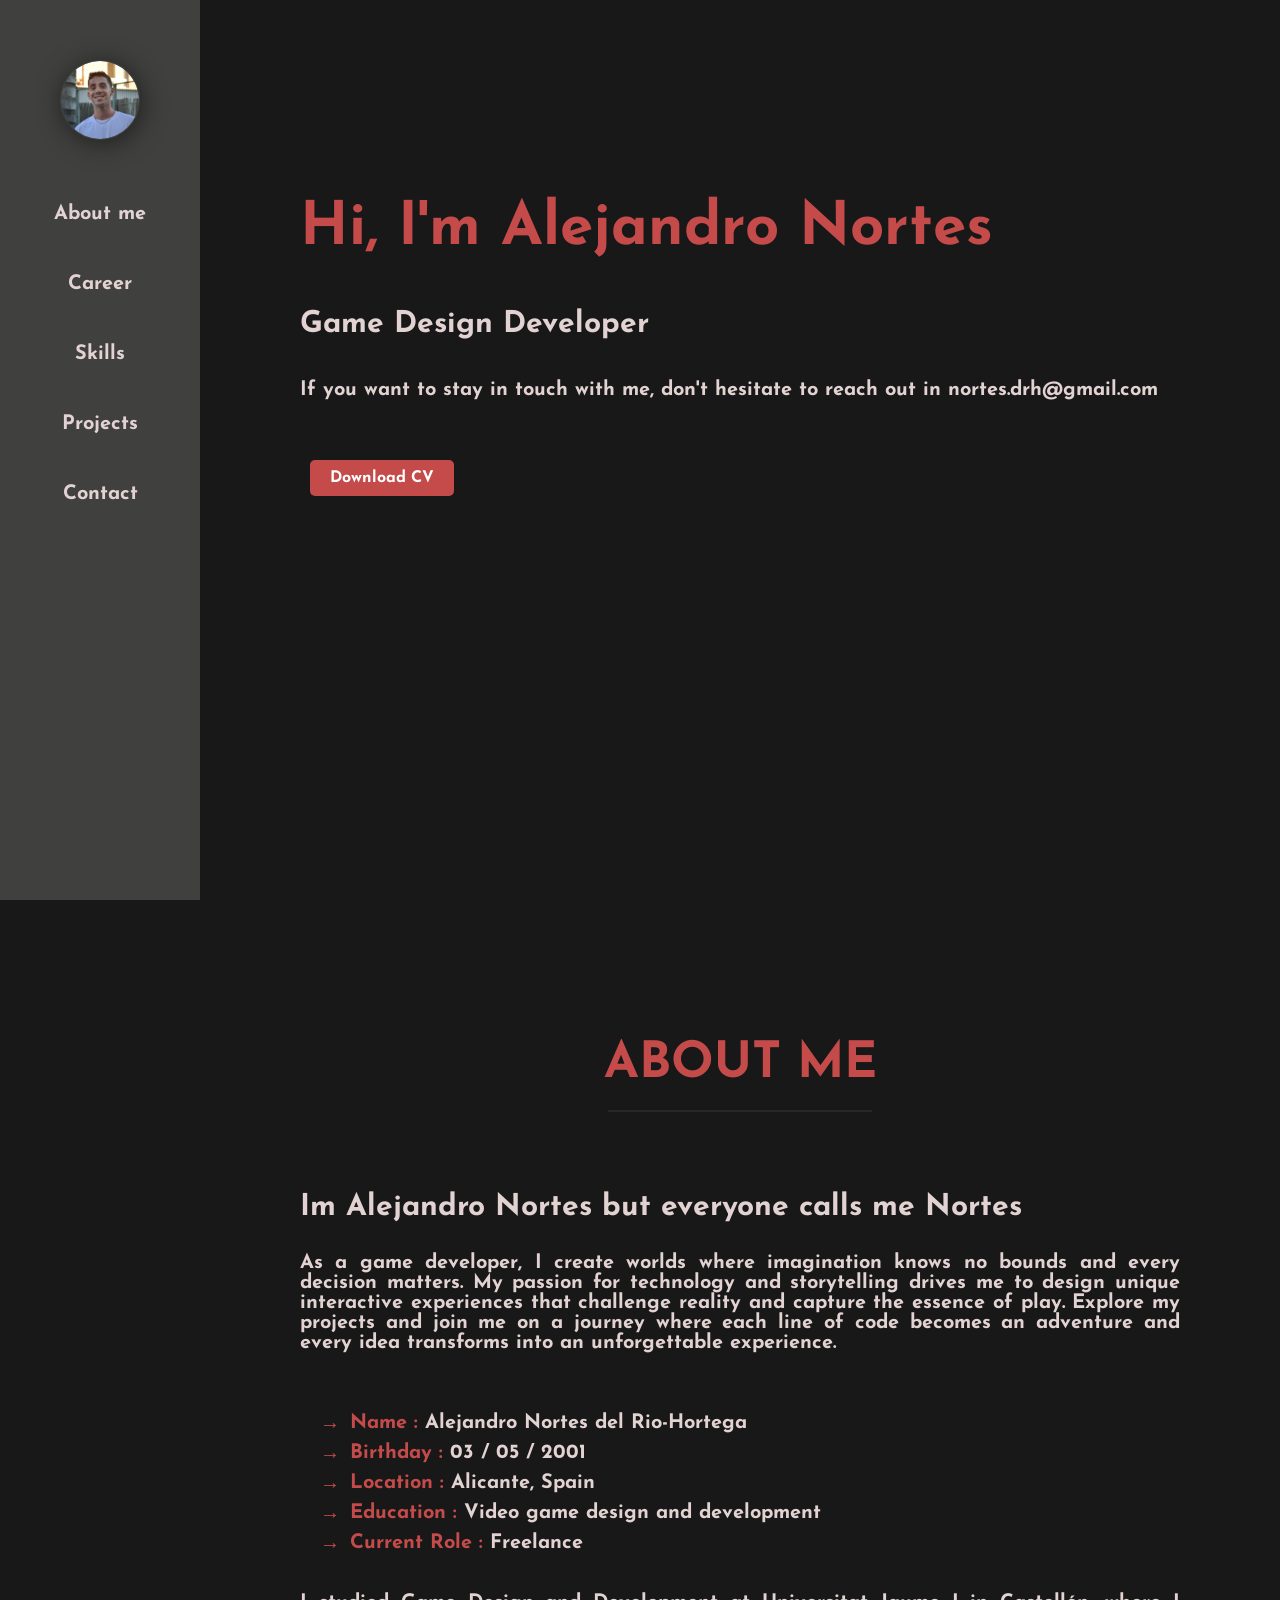
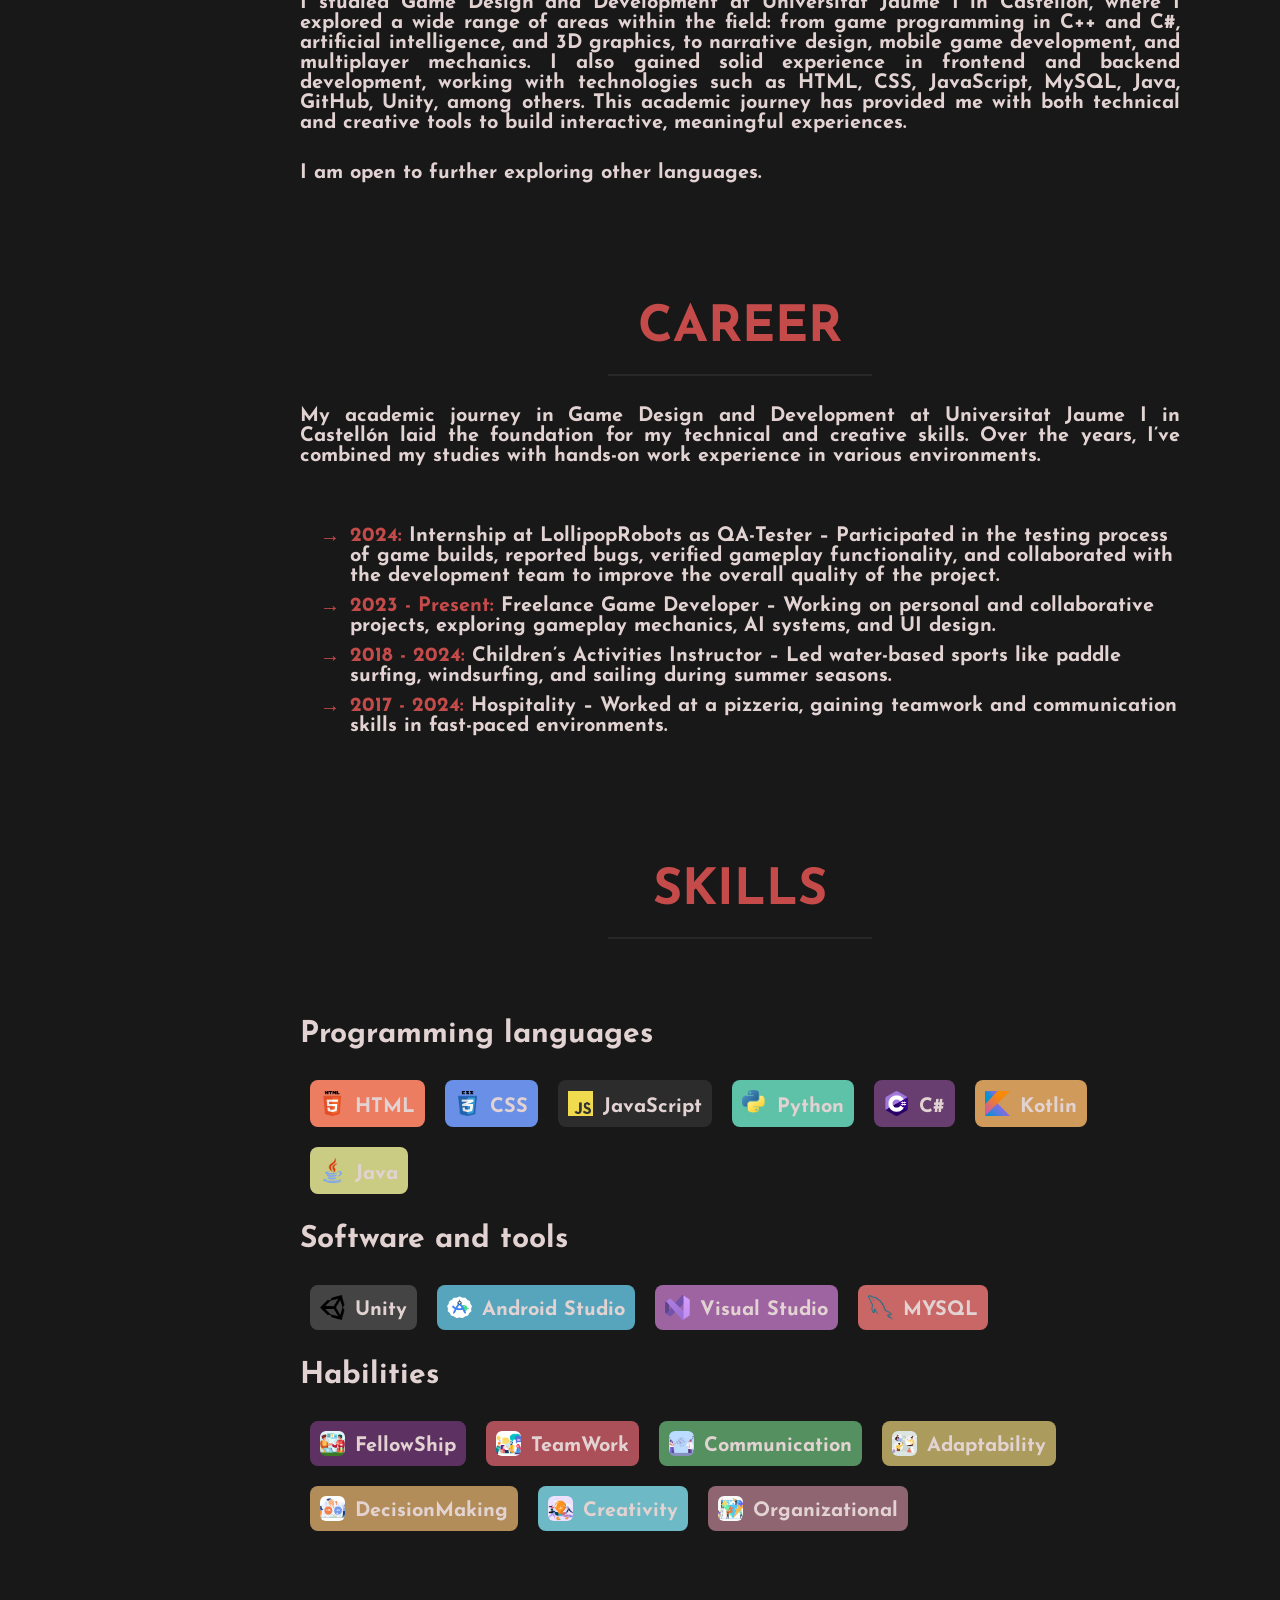
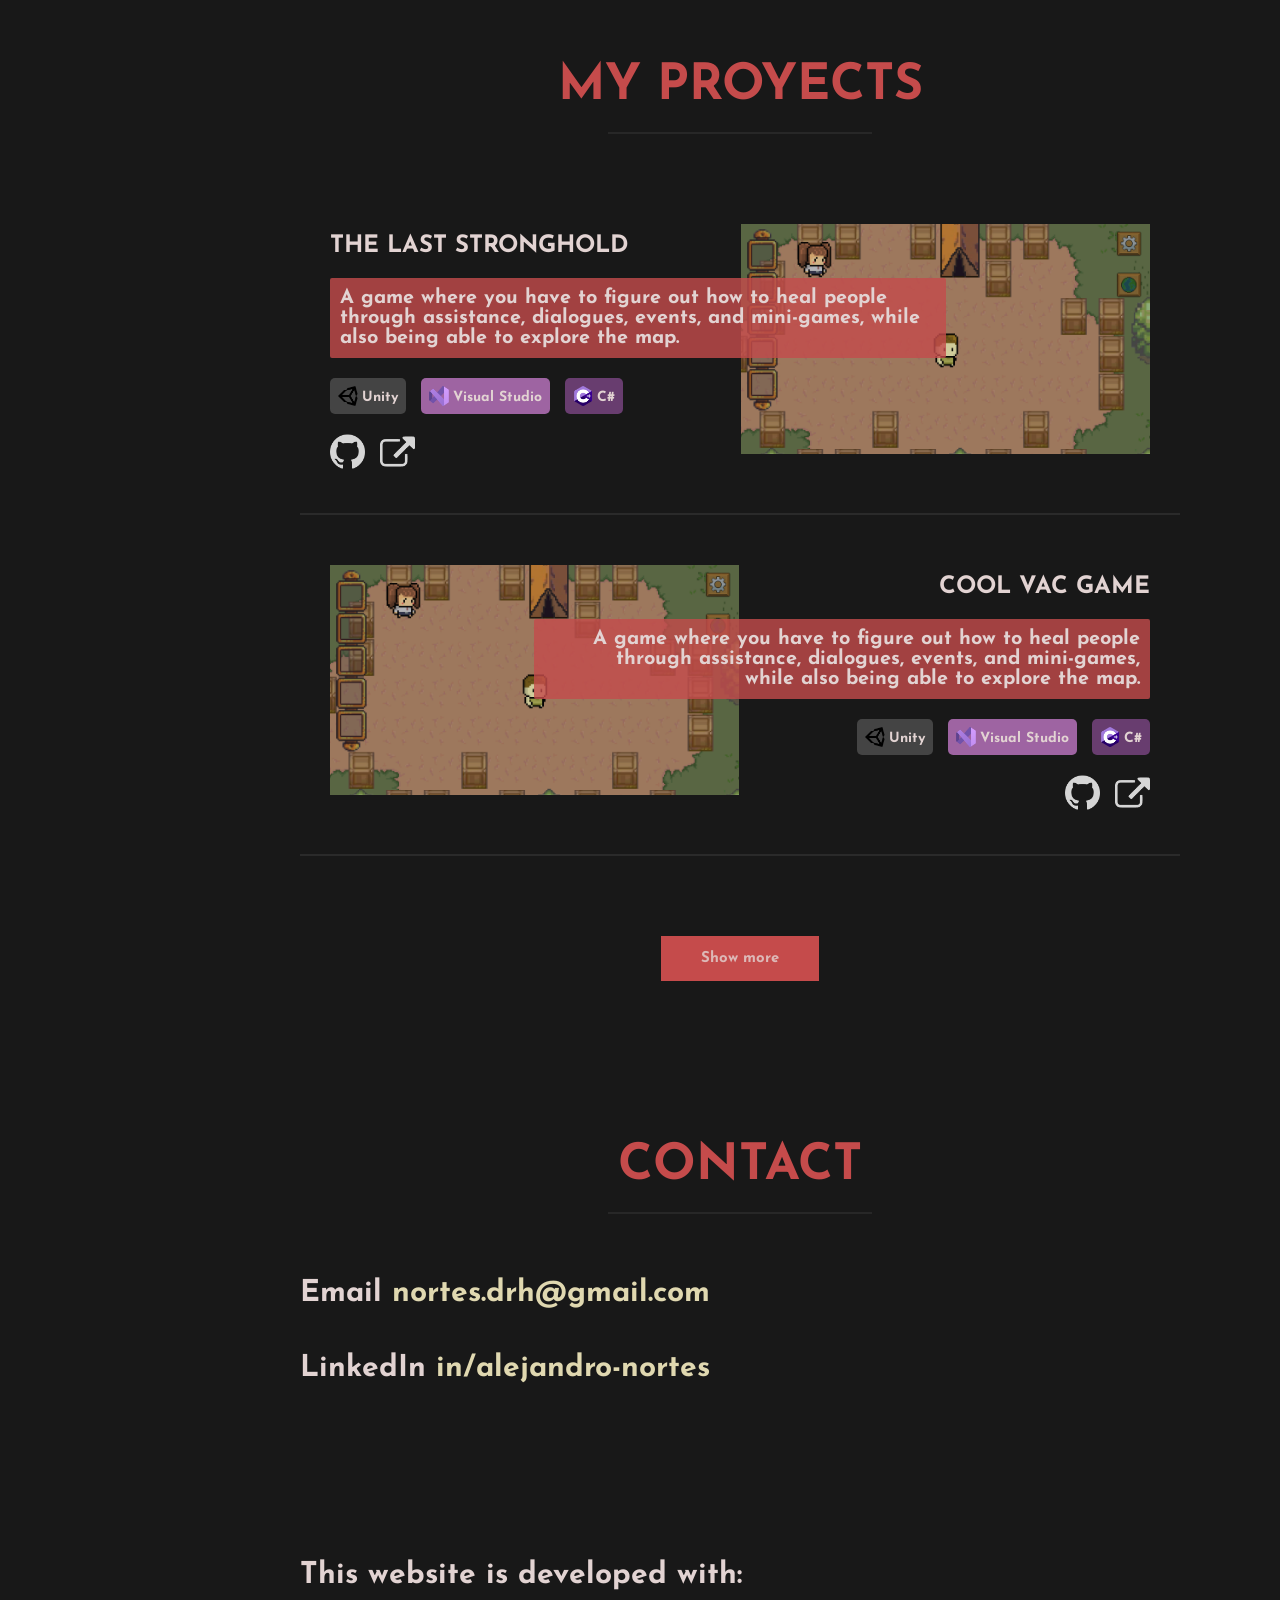
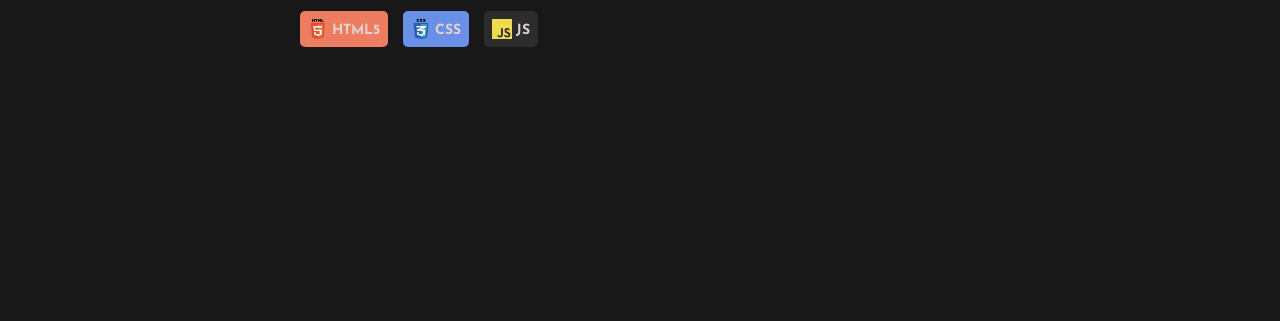
==== index.html @ 4fd11c42 "Inicializate" ====
<!DOCTYPE html>
<html lang="en">
<head>
    <meta charset="UTF-8">
    <meta name="viewport" content="width=device-width, initial-scale=1.0">
    <title>NortesDev</title>
    <link rel="stylesheet" href="styles.css">
    <link rel="stylesheet" href="https://cdnjs.cloudflare.com/ajax/libs/animate.css/4.1.1/animate.min.css"/>
</head>
<body>

    <div class="nav_toggle" onclick="toggleMenu()">☰</div>

    <!-- MENU EMCABEZADO -->
    <div class="container">
        <div class="nav_logo"><a href="#start">
            <img src="images/mifoto.png" alt="logoAlex"></a>
        </div>
        <nav>
            <ul class="nav_menu">
                <li><a href="#about_me">About me</a></li>
                <li><a href="#career">Career</a></li>
                <li><a href="#skills">Skills</a></li>
                <li><a href="#projects">Projects</a></li>
                <li><a href="#contact">Contact</a></li>
            </ul>
        </nav>
    </div>

    <!-- Overlay Menu -->
    <div id="overlayMenu" class="overlay-menu">
        <ul class="overlay-menu-list">
            <li>
                <a href="#start" onclick="toggleMenu()">
                    <div class="my_image">
                        <img src="images/mifoto.png" alt="logoAlex">
                    </div>
                </a>
            </li>
            <li><a href="#about_me" onclick="toggleMenu()">About me</a></li>
            <li><a href="#career" onclick="toggleMenu()">Career</a></li>
            <li><a href="#skills" onclick="toggleMenu()">Skills</a></li>
            <li><a href="#projects" onclick="toggleMenu()">Projects</a></li>
            <li><a href="#contact" onclick="toggleMenu()">Contact</a></li>
        </ul>
    </div>

    
    <!-- INICIO -->
    <section id="start">
        <div class="inicio">
            <div class="name">
                <span>Hi, I'm Alejandro Nortes</span>
            </div>
            <div class="whatIdo">
                <span>Game Design Developer</span>
            </div>
            <div class="contactWithMe">
                <span>If you want to stay in touch with me, don't hesitate to reach out in nortes.drh@gmail.com</span>
            </div>
            <div class="go_cvc">
                <a href="./images/CVC..pdf" class="button">Download CV</a>
            </div>
        </div>
    </section>
    
    <section id="about_me">
        <div class="about_me">
            <div class="title"><span>ABOUT ME</span></div>
            <div class="divider_title"></div>
            
            <div class="name">
                <span>Im Alejandro Nortes but everyone calls me Nortes</span>
            </div>
        
            <div class="text">
                <span>As a game developer, I create worlds where imagination knows no bounds 
                    and every decision matters. My passion for technology and storytelling 
                    drives me to design unique interactive experiences that challenge reality 
                    and capture the essence of play. Explore my projects and join me on a journey 
                    where each line of code becomes an adventure and every idea transforms into 
                    an unforgettable experience.</span>
            </div>
            
            <ul class="table">
                <li><span class="firts">Name : </span> <span class="second">Alejandro Nortes del Rio-Hortega</span></li>
                <li><span class="firts">Birthday : </span> <span class="second">03 / 05 / 2001</span></li>
                <li><span class="firts">Location :</span> <span class="second">Alicante, Spain</span></li>
                <li><span class="firts">Education :</span> <span class="second">Video game design and development</span></li>
                <li><span class="firts">Current Role : </span> <span class="second">Freelance</span></li>
            </ul>

            <div class="text">
                <span>
                    I studied Game Design and Development at Universitat Jaume I in Castellón, 
                    where I explored a wide range of areas within the field: from game programming 
                    in C++ and C#, artificial intelligence, and 3D graphics, to narrative design, 
                    mobile game development, and multiplayer mechanics. I also gained solid 
                    experience in frontend and backend development, working with technologies 
                    such as HTML, CSS, JavaScript, MySQL, Java, GitHub, Unity, among others. This 
                    academic journey has provided me with both technical and creative tools to 
                    build interactive, meaningful experiences.
                </span>
            </div>

            <div class="text">
                <span>
                    I am open to further exploring other languages.
                </span>
            </div>
        </div>
    </section>

    <section id="career">
        <div class="career">
            <div class="title"><span>CAREER</span></div>
            <div class="divider_title"></div>
    
            <div class="text">
                <span>
                    My academic journey in Game Design and Development at Universitat Jaume I in 
                    Castellón laid the foundation for my technical and creative skills. Over the 
                    years, I’ve combined my studies with hands-on work experience in various 
                    environments.
                </span>
            </div>
    
            <ul class="table">
                <li>
                    <span class="firts">2024:</span> 
                    <span class="second">Internship at LollipopRobots as QA-Tester – Participated 
                        in the testing process of game builds, reported bugs, verified gameplay 
                        functionality, and collaborated with the development team to improve the 
                        overall quality of the project.</span>
                </li>
                <li>
                    <span class="firts">2023 - Present:</span> 
                    <span class="second">Freelance Game Developer – Working on personal and 
                        collaborative projects, exploring gameplay mechanics, AI systems, and UI design.</span>
                </li>
                <li>
                    <span class="firts">2018 - 2024:</span> 
                    <span class="second">Children’s Activities Instructor – Led water-based 
                        sports like paddle surfing, windsurfing, and sailing during summer 
                        seasons.</span>
                </li>
                <li>
                    <span class="firts">2017 - 2024:</span> 
                    <span class="second">Hospitality – Worked at a pizzeria, gaining teamwork 
                        and communication skills in fast-paced environments.</span>
                </li>
            </ul>
        </div>
    </section>

    <section id="skills">
        <!-- Skills -->
        <div class="skills">
            <div class="title"><span>SKILLS</span></div>
            <div class="divider_title"></div>
            
            <!-- Languages -->
            <div>
                <div class="languages">
                    <span>Programming languages</span>
                </div>

                <div class="languages-container">
                    <!-- HTML -->
                    <div class="language html">
                        <img src="images/logo_html5.png" alt="HTML Logo">
                        <span>HTML</span>
                    </div>
                    <!-- CSS -->
                    <div class="language css">
                        <img src="images/logo_css.png" alt="CSS Logo">
                        <span>CSS</span>
                    </div>
                    <!-- JavaScript -->
                    <div class="language js">
                        <img src="images/logo_js.png" alt="JavaScript Logo">
                        <span>JavaScript</span>
                    </div>
                    <!-- Python -->
                    <div class="language python">
                        <img src="images/logo_python.png" alt="Python Logo">
                        <span>Python</span>
                    </div>
                    <!-- C# -->
                    <div class="language csharp">
                        <img src="images/logo_CSharp.png" alt="C# Logo">
                        <span>C#</span>
                    </div>
                    <!-- Kotlin -->
                    <div class="language kotlin">
                        <img src="images/logo_kotlin.png" alt="Kotlin Logo">
                        <span>Kotlin</span>
                    </div>
                    <!-- Java -->
                    <div class="language java">
                        <img src="images/logo_java.png" alt="Java Logo">
                        <span>Java</span>
                    </div>

                </div>
            </div>
            <!-- Software -->
            <div>
                <div class="softwares">
                    <span>Software and tools</span>
                </div>

                <div class="software-container">
                    <!-- Unity -->
                    <div class="software unity">
                        <img src="images/logo_unity.png" alt="Unity Logo">
                        <span>Unity</span>
                    </div>
                    <!-- Android Studio -->
                    <div class="software android">
                        <img src="images/logo_androidStudio.png" alt="Android Studio Logo">
                        <span>Android Studio</span>
                    </div>
                    <!-- Visual Studio -->
                    <div class="software visual">
                        <img src="images/logo_vc.png" alt="Visual Studio Logo">
                        <span>Visual Studio</span>
                    </div>
                    <!-- MYSQL -->
                    <div class="software mysql">
                        <img src="images/logo_mysql.png" alt="MySQL Logo">
                        <span>MYSQL</span>
                    </div>

                </div>
            </div>
            <!-- Habilities -->
            <div>
                <div class="habilities">
                    <span>Habilities</span>
                </div>

                <div class="hability-container">
                    <!-- Fellowship -->
                    <div class="hability fellowship">
                        <img src="images/fellow_ship.png" alt="FellowShip Logo">
                        <span>FellowShip</span>
                    </div>
                    <!-- TeamWork -->
                    <div class="hability teamwork">
                        <img src="images/teamwork.png" alt="TeamWork Logo">
                        <span>TeamWork</span>
                    </div>
                    <!-- Communication -->
                    <div class="hability communication">
                        <img src="images/communication.png" alt="Communication Logo">
                        <span>Communication</span>
                    </div>
                    <!-- Adaptability -->
                    <div class="hability adaptability">
                        <img src="images/adaptability.png" alt="Adaptability Logo">
                        <span>Adaptability</span>
                    </div>
                    <!-- DecisionMaking -->
                    <div class="hability decisionMaking">
                        <img src="images/decision_making.png" alt="DecisionMaking Logo">
                        <span>DecisionMaking</span>
                    </div>
                    <!-- Creativity -->
                    <div class="hability creativity">
                        <img src="images/creativity.png" alt="Creativity Logo">
                        <span>Creativity</span>
                    </div>
                    <!-- Organizational -->
                    <div class="hability organizational">
                        <img src="images/organizational.png" alt="Organizational Logo">
                        <span>Organizational</span>
                    </div>
                </div>
            </div>
        </div>
    </section>

    <section id="projects">
        <!-- PROYECTS -->
        <div class="proyect">
            <div class="proyects_title">
                <span>MY PROYECTS</span>
                <div class="divider_title"></div>
            </div>
            
    
            <div class="carousel-items">
    
                <!-- THE LAST STRONGHOLD-->
                <div class="carousel-item">
                    <div id="title_thelaststronghold" class="game-title title_left">THE LAST STRONGHOLD</div>
                    
                    <div id="image_thelaststronghold" class="image_side img_left">
                        <img src="images/fondo_coolvac.png" alt="TheLastStronghold">
                    </div>

                    <div id="text_thelaststronghold" class="game_text text_left">A game where you have to figure out how to heal people through 
                        assistance, dialogues, events, and mini-games, while also being able to explore the map.</div>
                    
                    <div id="languajes_thelaststronghold" class="language-boxes tools_left">
                        <div class="language-box unity"> 
                            <img src="images/logo_unity.png" alt="Unity" class="language-image">
                            <span class="language-text">Unity</span>
                        </div>
                        <div class="language-box vc">
                            <img src="images/logo_vc.png" alt="VisualStudio" class="language-image">
                            <span class="language-text">Visual Studio</span>
                        </div>
                        <div class="language-box csharp">
                            <img src="images/logo_CSharp.png" alt="CSharp" class="language-image">
                            <span class="language-text">C#</span>
                        </div>
                    </div>
                    
                    <div id="links_thelaststronghold" class="image-links left_links">
                        <a href="https://github.com/ANortess/CoolVac" target="_blank">
                            <img src="images/logo_github.png" alt="GitHub" class="link-image">
                        </a>
                        <a href="https://imthenorth.itch.io/cool-vac" target="_blank">
                            <img src="images/logo_link.png" alt="EnlaceAJuego" class="link-image">
                        </a>
                    </div>

                    
                    <div class="divider"></div> <!-- Línea separadora -->
                </div>

                <!-- COOL VAC-->
                <div class="carousel-item">
                    <div id="title_coolvac" class="game-title title_right">COOL VAC GAME</div>
                    
                    <div id="image_coolvac" class="image_side img_right">
                        <img src="images/fondo_coolvac.png" alt="CoolVac">
                    </div>

                    <div id="text_coolvac" class="game_text text_right">A game where you have to figure out how to heal people through 
                        assistance, dialogues, events, and mini-games, while also being able to explore the map.</div>
                    
                    <div id="languaje_coolvac" class="language-boxes tools_right">
                        <div class="language-box unity">
                            <img src="images/logo_unity.png" alt="Unity" class="language-image">
                            <span class="language-text">Unity</span>
                        </div>
                        <div class="language-box vc">
                            <img src="images/logo_vc.png" alt="VisualStudio" class="language-image">
                            <span class="language-text">Visual Studio</span>
                        </div>
                        <div class="language-box csharp">
                            <img src="images/logo_CSharp.png" alt="CSharp" class="language-image">
                            <span class="language-text">C#</span>
                        </div>
                    </div>
                    
                    <div id="links_coolvac" class="image-links right_links">
                        <a href="https://github.com/ANortess/CoolVac" target="_blank">
                            <img src="images/logo_github.png" alt="GitHub" class="link-image">
                        </a>
                        <a href="https://imthenorth.itch.io/cool-vac" target="_blank">
                            <img src="images/logo_link.png" alt="EnlaceAJuego" class="link-image">
                        </a>
                    </div>

                    
                    <div class="divider"></div> <!-- Línea separadora -->
                </div>
                
                <!-- DRINK OR CHALLENGE-->
                <div class="carousel-item">
                    <div id="title_drink" class="game-title title_left">DRINK OR CHALLENGE APLICATION/GAME</div>

                    <div id="image_drink" class="image_side img_left">
                        <img src="images/fondo_drinkorchallenge.png" alt="CoolVac">
                    </div>

                    <div id="text_drink" class="game_text text_left">A database is used to store the cards and names added to the 
                        game, and it's basically designed for spending time with friends at parties.</div>
                    
                    <div id="languaje_drink" class="language-boxes tools_left">
                        <div class="language-box android">
                            <img src="images/logo_androidStudio.png" alt="Android" class="language-image">
                            <span class="language-text">Android Studio</span>
                        </div>
                        <div class="language-box kotlin">
                            <img src="images/logo_kotlin.png" alt="Android" class="language-image">
                            <span class="language-text">Kotlin</span>
                        </div>
                        <!-- Añade más recuadros según sea necesario -->
                    </div>
        
                    <div id="links_drink" class="image-links left_links">
                        <a href="https://github.com/ANortess/DrinkOrChallenge" target="_blank">
                            <img src="images/logo_github.png" alt="GitHub" class="link-image">
                        </a>
                        <!-- <a href="https://www.ejemplo.com" target="_blank">
                            <img src="images/logo_link.png" alt="EnlaceAJuego" class="link-image">
                        </a> -->
                    </div>

                    <div class="divider"></div> <!-- Línea separadora -->
                </div>
    
                <!-- LIVING SKY-->
                <div class="carousel-item">
                    <div id="title_sky" class="game-title title_right">LIVING SKY GAME</div>

                    <div id="image_sky" class="image_side img_right">
                        <img src="images/fondo_livingsky.png" alt="CoolVac">
                    </div>

                    <div id="text_sky" class="game_text text_right">Turn-based game where you face off against artificial 
                        intelligence with various obstacles and upgrades scattered across the map. Additionally, there is 
                        a tower in the center that drains your health if you are inside it.</div>
                    
                    <div id="languaje_sky" class="language-boxes tools_right">
                        <div class="language-box unity">
                            <img src="images/logo_unity.png" alt="Unity" class="language-image">
                            <span class="language-text">Unity</span>
                        </div>
                        <div class="language-box vc">
                            <img src="images/logo_vc.png" alt="VisualStudio" class="language-image">
                            <span class="language-text">Visual Studio</span>
                        </div>
                        <div class="language-box csharp">
                            <img src="images/logo_CSharp.png" alt="CSharp" class="language-image">
                            <span class="language-text">C#</span>
                        </div>
                        <!-- Añade más recuadros según sea necesario -->
                    </div>
        
                    <div id="links_sky" class="image-links right_links">
                        <a href="https://github.com/ANortess/LivingSky" target="_blank">
                            <img src="images/logo_github.png" alt="GitHub" class="link-image">
                        </a>
                        <!-- <a href="https://www.ejemplo.com" target="_blank">
                            <img src="images/logo_link.png" alt="EnlaceAJuego" class="link-image">
                        </a> -->
                    </div>

                    <div class="divider"></div> <!-- Línea separadora -->
                </div>

                <!-- ZOMBIE RUNNING-->
                <div class="carousel-item">
                    <div id="title_zombie" class="game-title title_left">ZOMBIE RUNNING GAME</div>

                    <div id="image_zombie" class="image_side img_left">
                        <img src="images/fondo_zombierunning.png" alt="CoolVac">
                    </div>
                    
                    <div id="text_zombie" class="game_text text_left">Web game that involves leaving the safe zone to kill zombies 
                        by shooting, collecting resources, and upgrading weapons as well as the map, which can be expanded 
                        by paying certain resources.</div>
                    
                    <div id="languaje_zombie" class="language-boxes tools_left">
                        <div class="language-box html">
                            <img src="images/logo_html5.png" alt="Android" class="language-image">
                            <span class="language-text">HTML5</span>
                        </div>
                        <div class="language-box css">
                            <img src="images/logo_css.png" alt="Android" class="language-image">
                            <span class="language-text">CSS</span>
                        </div>
                        <div class="language-box js">
                            <img src="images/logo_js.png" alt="Android" class="language-image">
                            <span class="language-text">JS</span>
                        </div>
                        <!-- Añade más recuadros según sea necesario -->
                    </div>
        
                    <div id="links_zombie" class="image-links left_links">
                        <a href="https://github.com/ANortess/ZombieRunning" target="_blank">
                            <img src="images/logo_github.png" alt="GitHub" class="link-image">
                        </a>
                        <!-- <a href="https://www.ejemplo.com" target="_blank">
                            <img src="images/logo_link.png" alt="EnlaceAJuego" class="link-image">
                        </a> -->
                    </div>
                    <div class="divider"></div> <!-- Línea separadora -->
                </div>
            </div>

            <div class="button-container">
                <button id="show-more" class="show-more">Show more</button>
                <button id="show-less" class="show-less" style="display: none;">Show less</button>
            </div>

        </div>
    </section>

    <section id="contact">
        <div class="contact">
            <div class="title"><span>CONTACT</span></div>
            <div class="divider_title"></div>
            
            <div class="links_info_me">
                <span>Email <a>nortes.drh@gmail.com</a></span>
                <span>LinkedIn <a href="https://www.linkedin.com/in/alejandro-nortes-759a18297/?trk=opento_sprofile_topcard">in/alejandro-nortes</a></span>
            </div>

            <div class="info_web">
                <a>This website is developed with:</a>

                <div class="language-boxes">
                    <div class="language-box html">
                        <img src="images/logo_html5.png" alt="Android" class="language-image">
                        <span class="language-text">HTML5</span>
                    </div>
                    <div class="language-box css">
                        <img src="images/logo_css.png" alt="Android" class="language-image">
                        <span class="language-text">CSS</span>
                    </div>
                    <div class="language-box js">
                        <img src="images/logo_js.png" alt="Android" class="language-image">
                        <span class="language-text">JS</span>
                    </div>
                    <!-- Añade más recuadros según sea necesario -->
                </div>
            </div>
        </div>
    </section>

    <script src="main.js"></script>
</body>
</html>
---- styles.css ----
@import url('https://fonts.googleapis.com/css2?family=Josefin+Sans:ital,wght@0,100;0,700;1,200;1,400&display=swap');

*{
    box-sizing: border-box;
    margin: 0;
    padding: 0;
    font-family: 'Josefin Sans', sans-serif;
}

html {
    scroll-behavior: smooth;
}

body {
    background-color: rgb(24, 24, 24);
}

/*-------------------------------------------CONTENEDOR----------------------------------------------*/
.container {
    background-color: rgb(64, 64, 63);
    display: flex;
    flex-direction: column;
    justify-content: flex-start;
    align-items: center;
    height: 100vh;
    padding: 20px 0;
    position: fixed;
    top: 0;
    left: 0;
    width: 200px;
    box-sizing: border-box; /* Asegura que el padding se incluya dentro del ancho */
    z-index: 1000;
}

/* Ocultar el menú en pantallas pequeñas */
@media (max-width: 1000px) {
    .container {
        display: none;
    }

    /* Mostrar el icono de las tres barras */
    .nav_toggle {
        display: block;
        cursor: pointer;
        font-size: 40px;
        color: rgb(226, 211, 210);
        padding: 10px;
        position: fixed; /* Fijo en la pantalla */
        top: 20px;       /* Espaciado desde la parte superior */
        left: 20px;      /* Espaciado desde la parte izquierda */
        z-index: 10000; 
        transition: 0.3s;
    }
}

.nav_toggle:hover {
    transform: scale(1.10);
}

/* Estilos para el menú superpuesto */
.overlay-menu {
    position: fixed;
    top: 0;
    left: 0;
    height: 100%;
    width: 100%;
    background-color: rgba(0, 0, 0, 0.9); /* Fondo oscuro con transparencia */
    z-index: 9999;
    display: none; /* Inicialmente oculto */
    justify-content: center;
    align-items: center;
}
.overlay-menu-list {
    list-style: none;
    text-align: center;
    padding: 0;
}
.my_image img {
    width: 100px; /* Ajusta el tamaño según sea necesario */
    border-radius: 50%; /* Si quieres que la imagen sea redonda */
    margin-bottom: 20px; /* Espacio entre la imagen y el resto del menú */
    transition: 0.3s;
}
.my_image img:hover {
    transform: scale(1.15);
}
.overlay-menu-list li {
    margin: 20px 0;
}

.overlay-menu-list a {
    color: rgb(226, 211, 210);
    font-size: 20px;
    font-weight: 900;
    text-decoration: none;
    transition: color 0.3s ease;
}

.overlay-menu-list a:hover {
    color: rgb(242, 90, 90); /* Cambia el color cuando se pasa el cursor */
}

/* Cuando el menú está activo */
.overlay-menu.show {
    display: flex; /* Mostrar el menú como un flexbox centrado */
}

/* Cuando el menú está oculto */
.menu-hidden .inicio {
    margin-left: 50px;
    margin-right: 50px;
}

.menu-hidden .about_me {
    margin-left: 50px;
    margin-right: 50px;
}

.menu-hidden .career {
    margin-left: 50px;
    margin-right: 50px;
}

.menu-hidden .skills {
    margin-left: 50px;
    margin-right: 50px;
}

.menu-hidden .proyect {
    margin-left: 50px;
    margin-right: 50px;
}

.menu-hidden .contact {
    margin-left: 50px;
    margin-right: 50px;
}

/*----------------------------------------------LOGO----------------------------------------------*/
.container .nav_logo{
    cursor: pointer;
    margin-top: 40px; /* Espacio entre el logo y el menú */
    padding-bottom: 20px;
}
.container .nav_logo img{
    height: 80px;
    width: auto;
    transition: 0.3s;
    
    border: 1px solid rgba(245, 245, 245, 0); /* Borde con color */
    border-radius: 100%;
    box-shadow: 2px 3px 25px rgba(23, 23, 23, 0.8) 
}
.container .nav_logo img:hover{
    transform: scale(1.5);
}

/*----------------------------------------------MENU DE NAVEGACION----------------------------------------------*/
.container .nav_menu {
    list-style: none;
    width: 100%; /* Para que ocupe todo el ancho del contenedor */
    padding: 0;
    margin: 0;
}
.container .nav_menu li{
    display: block; /* Para que los elementos del menú estén apilados verticalmente */
    margin: 30px 0; /* Espaciado entre los elementos del menú */
    position: relative;
}
.container .nav_menu li a{
    display: block;
    padding: 10px 20px;
    font-size: 20px;
    text-decoration: none;
    font-weight: 700;
    color: rgb(226, 211, 210);
    transition: 0.4s ease-out;
    width: 100%; /* Que ocupe el ancho completo del contenedor */
    text-align: center; /* Centrar el texto */
}
.container .nav_menu li a:hover{
    color: rgb(242, 90, 90);
}
.container ul li::before{
    content: "";
    height: 3px;
    width: 100%;
    opacity: 0;
    background: rgb(242, 90, 90);
    position: absolute;
    left: 0;
    bottom: -5px; /* Ajustado para apilar correctamente los subrayados */
    transition: 0.4s ease-out;
}

.container ul li:hover::before{
    opacity: 1;
    bottom: 0px;
}


/*----------------------------------------------INICIO----------------------------------------------*/
.inicio {
    margin-left: 300px;
    margin-right: 100px;
    height: 100vh; /* La sección ocupa el 100% de la altura de la ventana */
}
.inicio .name {
    padding-top: 180px;
    font-size: 60px;
    font-weight: 700;
    color: rgb(197, 75, 75);
    text-decoration-style: solid;

}


.inicio .whatIdo {
    padding-top: 50px;
    font-size: 30px;
    font-weight: 700;
    color: rgb(226, 211, 210);
    text-decoration-style: solid;
}

.inicio .contactWithMe {
    padding-top: 40px;
    font-size: 20px;
    font-weight: 700;
    color: rgb(226, 211, 210);
    text-decoration-style: solid;
}

.go_cvc {
    padding-top: 60px;
    padding-left: 10px;
}

.button {
    display: inline-block;
    padding: 10px 20px;
    font-size: 16px;
    font-weight: bold;
    color: white;
    background-color: rgb(197, 75, 75); /* Color de fondo del botón */
    text-decoration: none; /* Elimina el subrayado del enlace */
    border-radius: 5px; /* Opcional, para bordes redondeados */
    transition: background-color 0.3s ease; /* Opcional, para un efecto de transición en el color de fondo */
}

.button:hover {
    background-color: rgb(150, 60, 60); /* Color de fondo del botón en estado hover */
}


/*-------------------------------------------------------------ABOUT_ME----------------------------------------------------------------*/

.about_me {
    margin-left: 300px;
    margin-right: 100px;
    position: relative;
}
.about_me .title {
    padding-top: 120px;
    font-size: 50px;
    font-weight: 700;
    color: rgb(197, 75, 75);
    text-decoration-style: solid;
    text-align: center;

}
.about_me .name {
    padding-top: 80px;
    font-size: 30px;
    font-weight: 700;
    color: rgb(226, 211, 210);
    text-decoration-style: solid;
}

.about_me .text {
    padding-top: 30px;
    font-size: 20px;
    font-weight: 700;
    color: rgb(226, 211, 210);
    text-decoration-style: solid;
    text-align: justify;
}

.about_me .table {
    list-style-type: none; /* Remove default list bullets */
    padding-top: 50px;
    padding-left: 20px;
}

.about_me .table li {
    font-size: 20px;
    font-weight: 700;
    color: rgb(226, 211, 210);
    position: relative;
    margin: 10px 0;
    padding-left: 30px; /* Space for the arrow */
}

.about_me .table li::before {
    content: "→"; /* Unicode character for right arrow */
    color: rgb(197, 75, 75); /* Red color for the arrow */
    position: absolute;
    left: 0;
    top: 0;
}


.about_me .table .firts {
    color: rgb(197, 75, 75); /* Red color for "Cumple" */
}

.about_me .table .second {
    color: rgb(226, 211, 210); /* White color for "alex" */
}

/*-------------------------------------------------------------CAREER----------------------------------------------------------------*/
.career {
    margin-left: 300px;
    margin-right: 100px;
    position: relative;
}

.career .title {
    padding-top: 120px;
    font-size: 50px;
    font-weight: 700;
    color: rgb(197, 75, 75); /* mismo rojo */
    text-align: center;
}

.career .text {
    padding-top: 30px;
    font-size: 20px;
    font-weight: 700;
    color: rgb(226, 211, 210); /* mismo blanco */
    text-align: justify;
}

.career .table {
    list-style-type: none;
    padding-top: 50px;
    padding-left: 20px;
}

.career .table li {
    font-size: 20px;
    font-weight: 700;
    color: rgb(226, 211, 210);
    position: relative;
    margin: 10px 0;
    padding-left: 30px;
}

.career .table li::before {
    content: "→";
    color: rgb(197, 75, 75);
    position: absolute;
    left: 0;
    top: 0;
}

.career .table .firts {
    color: rgb(197, 75, 75);
}

.career .table .second {
    color: rgb(226, 211, 210);
    text-align: justify;
}
/*-------------------------------------------------------------SKILLS----------------------------------------------------------------*/

.skills {
    position: relative;
    margin-left: 300px;
    margin-right: 100px;
}
.skills .title {
    padding-top: 120px;
    font-size: 50px;
    text-align: center;
    font-weight: 700;
    color: rgb(197, 75, 75);
    text-decoration-style: solid;

}

.skills .languages {
    padding-top: 80px;
    font-size: 30px;
    font-weight: 700;
    color: rgb(226, 211, 210);
    text-decoration-style: solid;
}

.skills .languages-container {
    display: flex;
    padding-top: 20px;
    flex-wrap: wrap; /* Permite que los elementos se envuelvan en una nueva línea si no caben */
    gap: 0px; /* Espacio entre los cuadros */
}

.language {
    align-items: center; /* Centra los elementos horizontalmente */
    display:flex;
    border-radius: 8px; /* Bordes redondeados */
    padding: 10px;
    margin: 10px; /* Espacio entre los cuadros */
    transition: transform 0.3s ease; /* Animación al pasar el ratón */
    box-sizing: border-box;
}
.language:hover {
    transform: scale(1.05); /* Agrandar ligeramente al pasar el ratón */
}

.language img {
    width: 25px; /* Ajusta el tamaño de las imágenes */
    height: auto;
    margin-right: 10px; /* Espacio entre la imagen y el texto */
}

/* Color de fondo personalizado para cada lenguaje */
.language.html {
    background-color: #ed7d61; /* Color de fondo para HTML */
}

.language.css {
    background-color: #698fe7; /* Color de fondo para CSS */
}

.language.js {
    background-color: #2c2c2c; /* Color de fondo para JavaScript */
}

.language.python {
    background-color: #5ec2a8; /* Color de fondo para Python */
}

.language.csharp {
    background-color: #683d6f; /* Color de fondo para C# */
}

.language.kotlin {
    background-color: #cf9a5a; /* Color de fondo para Kotlin */
}

.language.java {
    background-color: #cbcc84; /* Color de fondo para Kotlin */
}

.language span {
    font-size: 20px;
    margin-top: 7px;
    font-weight: 700;
    color: rgb(226, 211, 210); /* Color del nombre del lenguaje */
}

.skills .softwares {
    padding-top: 20px;
    font-size: 30px;
    font-weight: 700;
    color: rgb(226, 211, 210);
    text-decoration-style: solid;
}

.skills .software-container {
    display: flex;
    padding-top: 20px;
    flex-wrap: wrap; /* Permite que los elementos se envuelvan en una nueva línea si no caben */
    gap: 0px; /* Espacio entre los cuadros */
}

.software {
    align-items: center; /* Centra los elementos horizontalmente */
    display:flex;
    border-radius: 8px; /* Bordes redondeados */
    padding: 10px;
    margin: 10px; /* Espacio entre los cuadros */
    transition: transform 0.3s ease; /* Animación al pasar el ratón */
    box-sizing: border-box;
}
.software:hover {
    transform: scale(1.05); /* Agrandar ligeramente al pasar el ratón */
}

.software img {
    width: 25px; /* Ajusta el tamaño de las imágenes */
    height: auto;
    margin-right: 10px; /* Espacio entre la imagen y el texto */
}

.software.unity {
    background-color: #444444; /* Color de fondo para JavaScript */
}
.software.android {
    background-color: #56a5bd; /* Color de fondo para JavaScript */
}
.software.visual {
    background-color: #9e64a2; /* Color de fondo para JavaScript */
}
.software.mysql {
    background-color: #c96666; /* Color de fondo para JavaScript */
}

.software span {
    font-size: 20px;
    margin-top: 5px;
    font-weight: 700;
    color: rgb(226, 211, 210); /* Color del nombre del lenguaje */
}

.skills .habilities {
    padding-top: 20px;
    font-size: 30px;
    font-weight: 700;
    color: rgb(226, 211, 210);
    text-decoration-style: solid;
}

.skills .hability-container {
    display: flex;
    padding-top: 20px;
    flex-wrap: wrap; /* Permite que los elementos se envuelvan en una nueva línea si no caben */
    gap: 0px; /* Espacio entre los cuadros */
}

.hability {
    align-items: center; /* Centra los elementos horizontalmente */
    display:flex;
    border-radius: 8px; /* Bordes redondeados */
    padding: 10px;
    margin: 10px; /* Espacio entre los cuadros */
    transition: transform 0.3s ease; /* Animación al pasar el ratón */
    box-sizing: border-box;
}
.hability:hover {
    transform: scale(1.05); /* Agrandar ligeramente al pasar el ratón */
}

.hability img {
    width: 25px; /* Ajusta el tamaño de las imágenes */
    height: auto;
    margin-right: 10px; /* Espacio entre la imagen y el texto */
    border-radius: 6px;
}

.hability.fellowship {
    background-color: #5d3161; /* Color de fondo para JavaScript */
}
.hability.teamwork {
    background-color: #ab4f58; /* Color de fondo para JavaScript */
}
.hability.communication {
    background-color: #559060; /* Color de fondo para JavaScript */
}
.hability.adaptability {
    background-color: #ab9b5d; /* Color de fondo para JavaScript */
}
.hability.decisionMaking {
    background-color: #b28d59; /* Color de fondo para JavaScript */
}
.hability.creativity {
    background-color: #6db9c5; /* Color de fondo para JavaScript */
}
.hability.organizational {
    background-color: #8f6572; /* Color de fondo para JavaScript */
}

.hability span {
    font-size: 20px;
    margin-top: 5px;
    font-weight: 700;
    color: rgb(226, 211, 210); /* Color del nombre del lenguaje */
}

/*-----------------------------------------------------------PROYECTS----------------------------------------------------------------*/
.proyect {
    margin-left: 300px;
    margin-right: 100px;
    position: relative;
}

.proyects_title {
    text-align: center;
    position: relative;
    padding-top: 120px;
    font-size: 50px;
    font-weight: 700;
    color: rgb(197, 75, 75);
    text-decoration-style: solid;
}

.divider_title {
    height: 2px; /* Altura de la línea */
    background-color: rgba(128, 128, 128, 0.149); /* Color gris con 50% de opacidad */
    margin-top: 20px; /* Espacio encima de la línea */
    margin-left: 35%;
    width: 30%; /* Ancho completo del contenedor */
    position: relative; /* Posición absoluta para colocarla al final */
}

.carousel-items {
    display: flex; /* Para alinearlos en fila o como lo desees */
    flex-direction: column; /* Cambiar a columna para uno debajo del otro */
    margin-top: 80px;
}

.carousel-item {
    margin-bottom: 20px; /* Espacio entre elementos */
    position: relative; 
}

.game-title {
    font-size: 24px; /* Tamaño del título */
    font-weight: bold; /* Negrita */
    margin-bottom: 20px; /* Espacio debajo del título */
    position: relative; /* Posiciona el título en la parte superior */
    top: 20px; /* Ajusta según sea necesario */
    color: rgb(226, 211, 210);
}
.game_text {
    margin-top: 40px;
    font-size: 20px; /* Tamaño del título */
    font-weight: 700; /* Negrita */
    position: relative; /* Posiciona el título en la parte superior */
    width: 70%; /* Establece el ancho al 30% */
    background-color: rgba(197, 75, 75, 0.8); /* Color de fondo con algo de transparencia */
    padding: 10px; /* Espaciado interno */
    border-radius: 2px; /* Bordes redondeados (opcional) */
    color: rgb(226, 211, 210);
}

.image-links {
    display: flex; /* Muestra las imágenes en fila */
    margin-top: 20px; /* Espacio encima de las imágenes */
    gap: 15px; /* Espacio entre las imágenes */
}

.link-image {
    width: 35px; /* Ajusta el tamaño según sea necesario */
    height: auto; /* Mantiene la proporción de la imagen */
    border-radius: 5px; /* Bordes redondeados (opcional) */
}

.language-boxes {
    display: flex; /* Muestra los recuadros en fila */
    margin-top: 20px; /* Espacio encima de los recuadros */
    gap: 15px; /* Espacio entre los recuadros */
    flex-wrap: wrap; /* Permite que los elementos se envuelvan en una nueva línea si no caben */
}

.language-box {
    display: flex; /* Para alinear la imagen y el texto */
    width: auto; /* Ancho del recuadro */
    height: auto; /* Altura del recuadro (ajusta según sea necesario) */
    background-color: rgba(226, 211, 210, 0.8); /* Color de fondo */
    border-radius: 5px; /* Bordes redondeados */
    padding: 8px; /* Espaciado interno */
}

.language-image {
    width: 20px; /* Ajusta el tamaño de la imagen según sea necesario */
    height: auto; /* Mantiene la proporción de la imagen */
}

.language-text {
    margin-left: 4px;
    margin-top: 4px; /* Espacio entre la imagen y el texto */
    font-size: 14px; /* Tamaño de la fuente */
    font-weight: 700; /* Negrita */
    text-align: center; /* Centra el texto */
    color:rgb(226, 211, 210);
}

.image-links {
    display: flex; /* Muestra las imágenes en fila */
    margin-top: 20px; /* Espacio encima de las imágenes */
    gap: 15px; /* Espacio entre las imágenes */
}

.link-image {
    width: 35px; /* Ajusta el tamaño según sea necesario */
    height: auto; /* Mantiene la proporción de la imagen */
}

.image_side img {
    height: 230px;
    width: auto;
    position: absolute;
    overflow: hidden; /* Oculta cualquier contenido que se desborde */
    z-index: -1; /* Envía la imagen al fondo */
    top: 10px; /* Alinea al borde superior */
    left: 30px; /* Alinea al borde izquierdo */
    opacity: 0.8;

}

.game_text.text_right {
    margin-left: auto; /* Empuja el cuadro hacia la derecha */
    margin-right: 30px;
    text-align: right;
    padding-left: 30px;
}

.game-title.title_right {
    margin-right: 30px;
    text-align: right; /* Centra el texto horizontalmente */
}

.image-links.right_links {
    margin-right: 30px;
    margin-left: 30px;
    justify-content: right;
}

.language-boxes.tools_right {
    justify-content: right; /* Alinea a la izquierda (o flex-end para la derecha) */
    margin-right: 30px;
    margin-left: 30px;
}

.image_side.img_right img {
    top: 10px; /* Alinea al borde superior */
    left: 30px; /* Alinea al borde izquierdo */
    opacity: 0.8;
}

.game-title.title_left {
    margin-left: 30px;
    text-align: left;
}

.game_text.text_left {
    margin-right: auto; /* Empuja el cuadro hacia la derecha */
    text-align: left;
    margin-left: 30px;
}

.image-links.left_links {
    margin-left: 30px;
    justify-content: left;
}

.language-boxes.tools_left {
    justify-content: left; /* Alinea a la izquierda (o flex-end para la derecha) */
    margin-left: 30px;
}

.image_side.img_left img {
    top: 10px; /* Alinea al borde superior */
    left: auto; /* Elimina el margen izquierdo */
    right: 30px; /* Alinea la imagen al borde derecho */
    opacity: 0.8;
    display: block;
}

.language-box.unity {
    background-color: #444444; /* Color de fondo para Unity */
}
.language-box.vc {
    background-color: #9e64a2; /* Color de fondo para VisualStudio */
}
.language-box.android {
    background-color: #56a5bd; /* Color de fondo para AndroidStudio */
}
.language-box.html {
    background-color: #ed7d61; /* Color de fondo para HTML */
}
.language-box.css {
    background-color: #698fe7; /* Color de fondo para CSS */
}
.language-box.js {
    background-color: #2c2c2c; /* Color de fondo para JavaScript */
}
.language-box.python {
    background-color: #5ec2a8; /* Color de fondo para Python */
}
.language-box.csharp {
    background-color: #683d6f; /* Color de fondo para C# */
}
.language-box.kotlin {
    background-color: #cf9a5a /* Color de fondo para Kotlin */
}


.divider {
    height: 2px; /* Altura de la línea */
    background-color: rgba(128, 128, 128, 0.17); /* Color gris con 50% de opacidad */
    margin-top: 40px; /* Espacio encima de la línea */
    margin-bottom: 20px;
    width: 100%; /* Ancho completo del contenedor */
    position: relative; /* Posición absoluta para colocarla al final */
}

.carousel-item {
    display: none;
}

.carousel-item.visible {
    display: block;
}
.button-container {
    display: flex;
    justify-content: center;
    margin-top: 20px;
}

.show-more, .show-less {
    margin-top: 20px;
    padding: 15px 40px;
    font-size: 15px;
    font-weight: 900;
    margin-bottom: 40px;
    background-color: rgba(197, 75, 75);
    color: rgba(226, 211, 210, 0.8);;
    border: none;
    cursor: pointer;
}

.show-more:hover, .show-less:hover {
    background-color: rgb(135, 53, 53);
}

.game_title_redimensional {
    font-size: 24px; /* Tamaño del título */
    font-weight: bold; /* Negrita */
    margin-bottom: 20px; /* Espacio debajo del título */
    position: relative; /* Posiciona el título en la parte superior */
    top: 20px; /* Ajusta según sea necesario */
    color: rgb(226, 211, 210);
    text-align: center;
}

.image_redimensional {
    text-align: center;
    margin-top: 30px;
}

.image_redimensional img {
    height: auto; /* Permite que la altura se ajuste proporcionalmente */
    width: 100%; /* La imagen ocupará el 80% del ancho disponible */
    max-width: 100%; /* Evita que la imagen crezca más allá de su tamaño original */
    margin-left: auto; /* Márgenes automáticos centran la imagen */
    margin-right: auto; /* Márgenes automáticos centran la imagen */
}

.game_text_redimensional {
    margin-top: 10px;
    font-size: 15px; /* Tamaño del título */
    text-align: justify;
    font-weight: 700; /* Negrita */
    position: relative; /* Posiciona el título en la parte superior */
    background-color: rgba(197, 75, 75, 0.8); /* Color de fondo con algo de transparencia */
    padding: 10px; /* Espaciado interno */
    border-radius: 2px; /* Bordes redondeados (opcional) */
    color: rgb(226, 211, 210);
    height: auto; /* Permite que la altura se ajuste proporcionalmente */
    width: 100%; /* La imagen ocupará el 80% del ancho disponible */
    max-width: 100%; /* Evita que la imagen crezca más allá de su tamaño original */
    margin-left: auto; /* Márgenes automáticos centran la imagen */
    margin-right: auto; /* Márgenes automáticos centran la imagen */
}
.language_boxes_redimensional {
    display: flex; /* Muestra los recuadros en fila */
    margin-top: 20px; /* Espacio encima de los recuadros */
    gap: 15px; /* Espacio entre los recuadros */
    flex-wrap: wrap; /* Permite que los elementos se envuelvan en una nueva línea si no caben */
    width: 100%;
    text-align: center;
    justify-content: center; /* Centra horizontalmente los ítems dentro del contenedor */
    align-items: center; 
}

.image_links_redimensional {
    display: flex; /* Muestra las imágenes en fila */
    margin-top: 20px; /* Espacio encima de las imágenes */
    gap: 15px; /* Espacio entre las imágenes */
    flex-wrap: wrap; /* Permite que los elementos se envuelvan en una nueva línea si no caben */
    width: 100%;
    text-align: center;
    justify-content: center; /* Centra horizontalmente los ítems dentro del contenedor */
    align-items: center; 
}
/*-----------------------------------------------------------CONTACT----------------------------------------------------------------*/

.contact {
    margin-left: 300px;
    margin-right: 100px;
    height: 100vh;
    position: relative;
}
.contact .title {
    padding-top: 120px;
    font-size: 50px;
    font-weight: 700;
    color: rgb(197, 75, 75);
    text-decoration-style: solid;
    text-align: center;

}

.contact .links_info_me {
    display: flex;
    flex-direction: column;
    position: relative;
    padding-top: 20px;
    font-size: 30px;
    font-weight: 700;
    text-decoration-style: solid;
}
.contact .links_info_me span{
    padding-top: 5%;
    color: rgb(226, 211, 210);
}
.contact .links_info_me a{
    color: rgb(224 , 216, 176);
    text-decoration: none;
}

.info_web {
    padding-top: 20%;
    margin-bottom: 10px;
    font-size: 30px;
    font-weight: 700;
    text-decoration-style: solid;
    color: rgb(226, 211, 210);
}
.language-box {
    transition:transform 0.3s ease;
}

.language-box:hover {
    transform: scale(1.05);
}
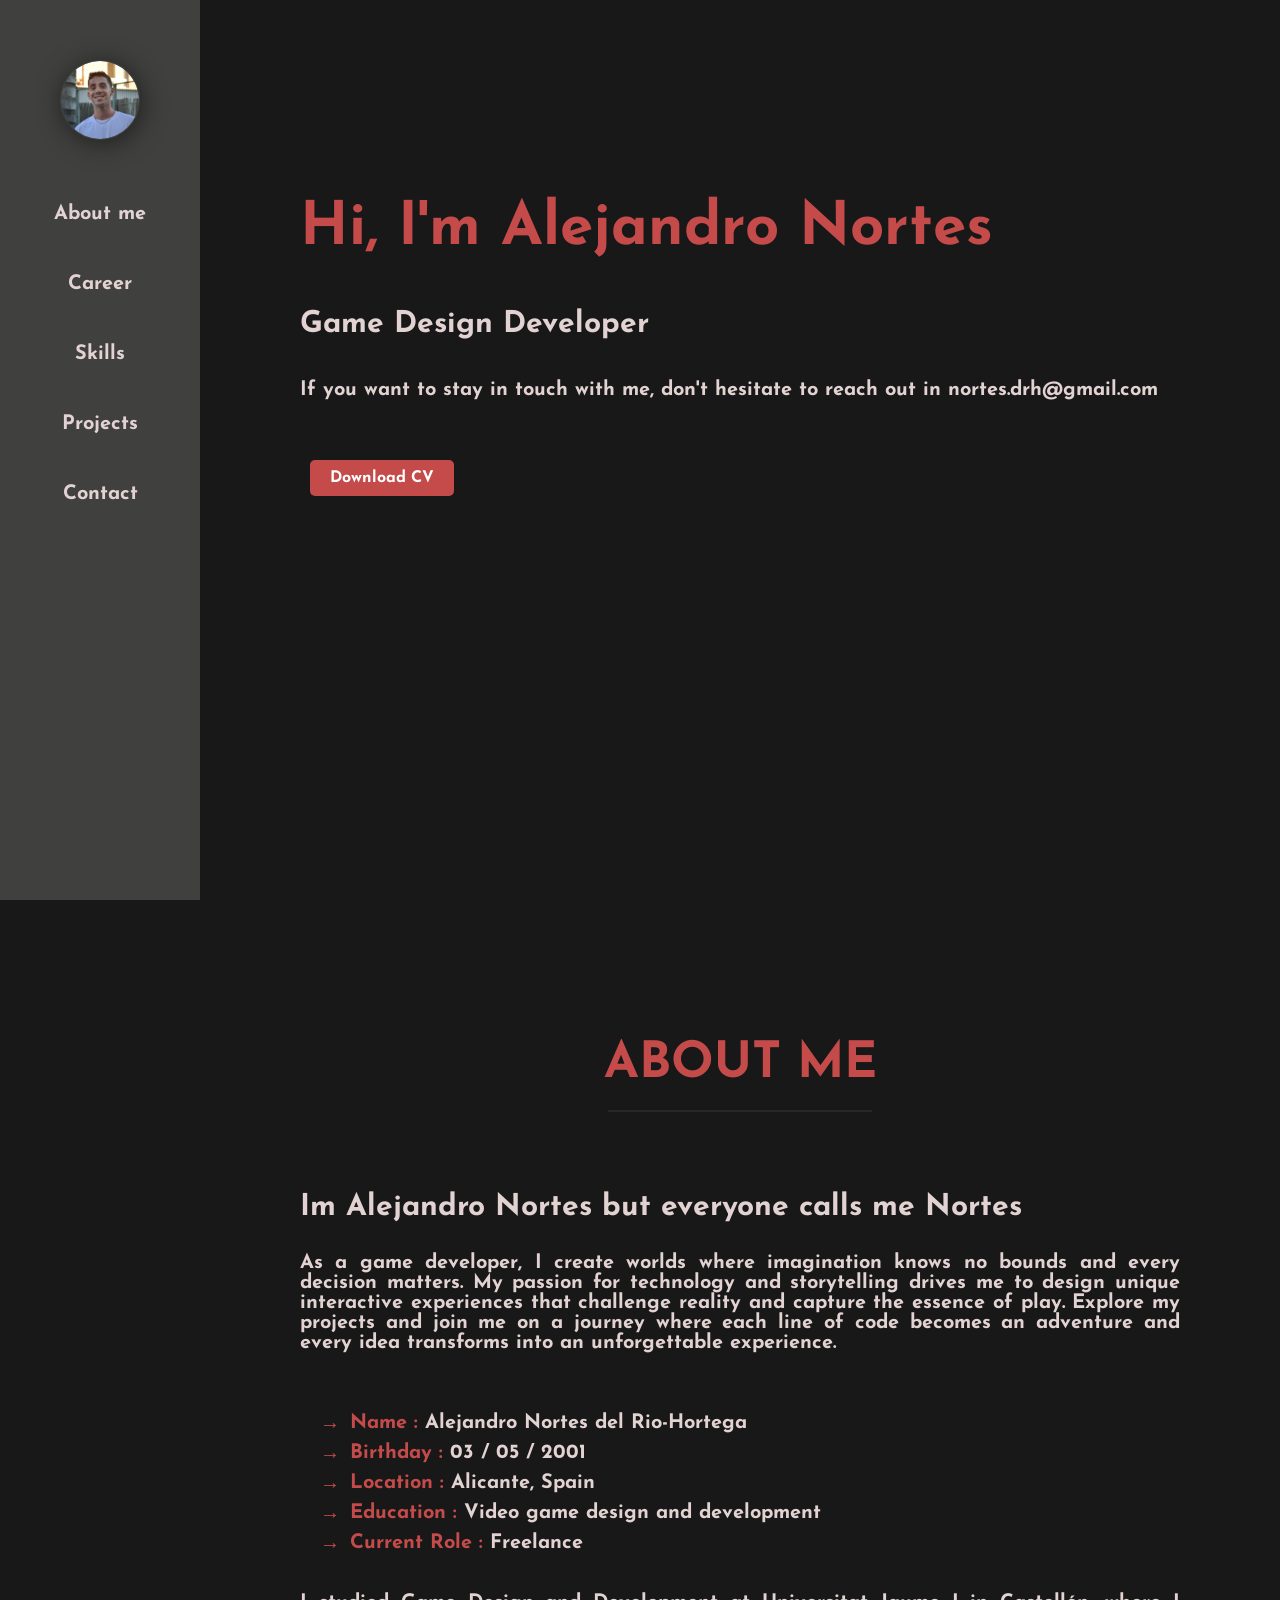
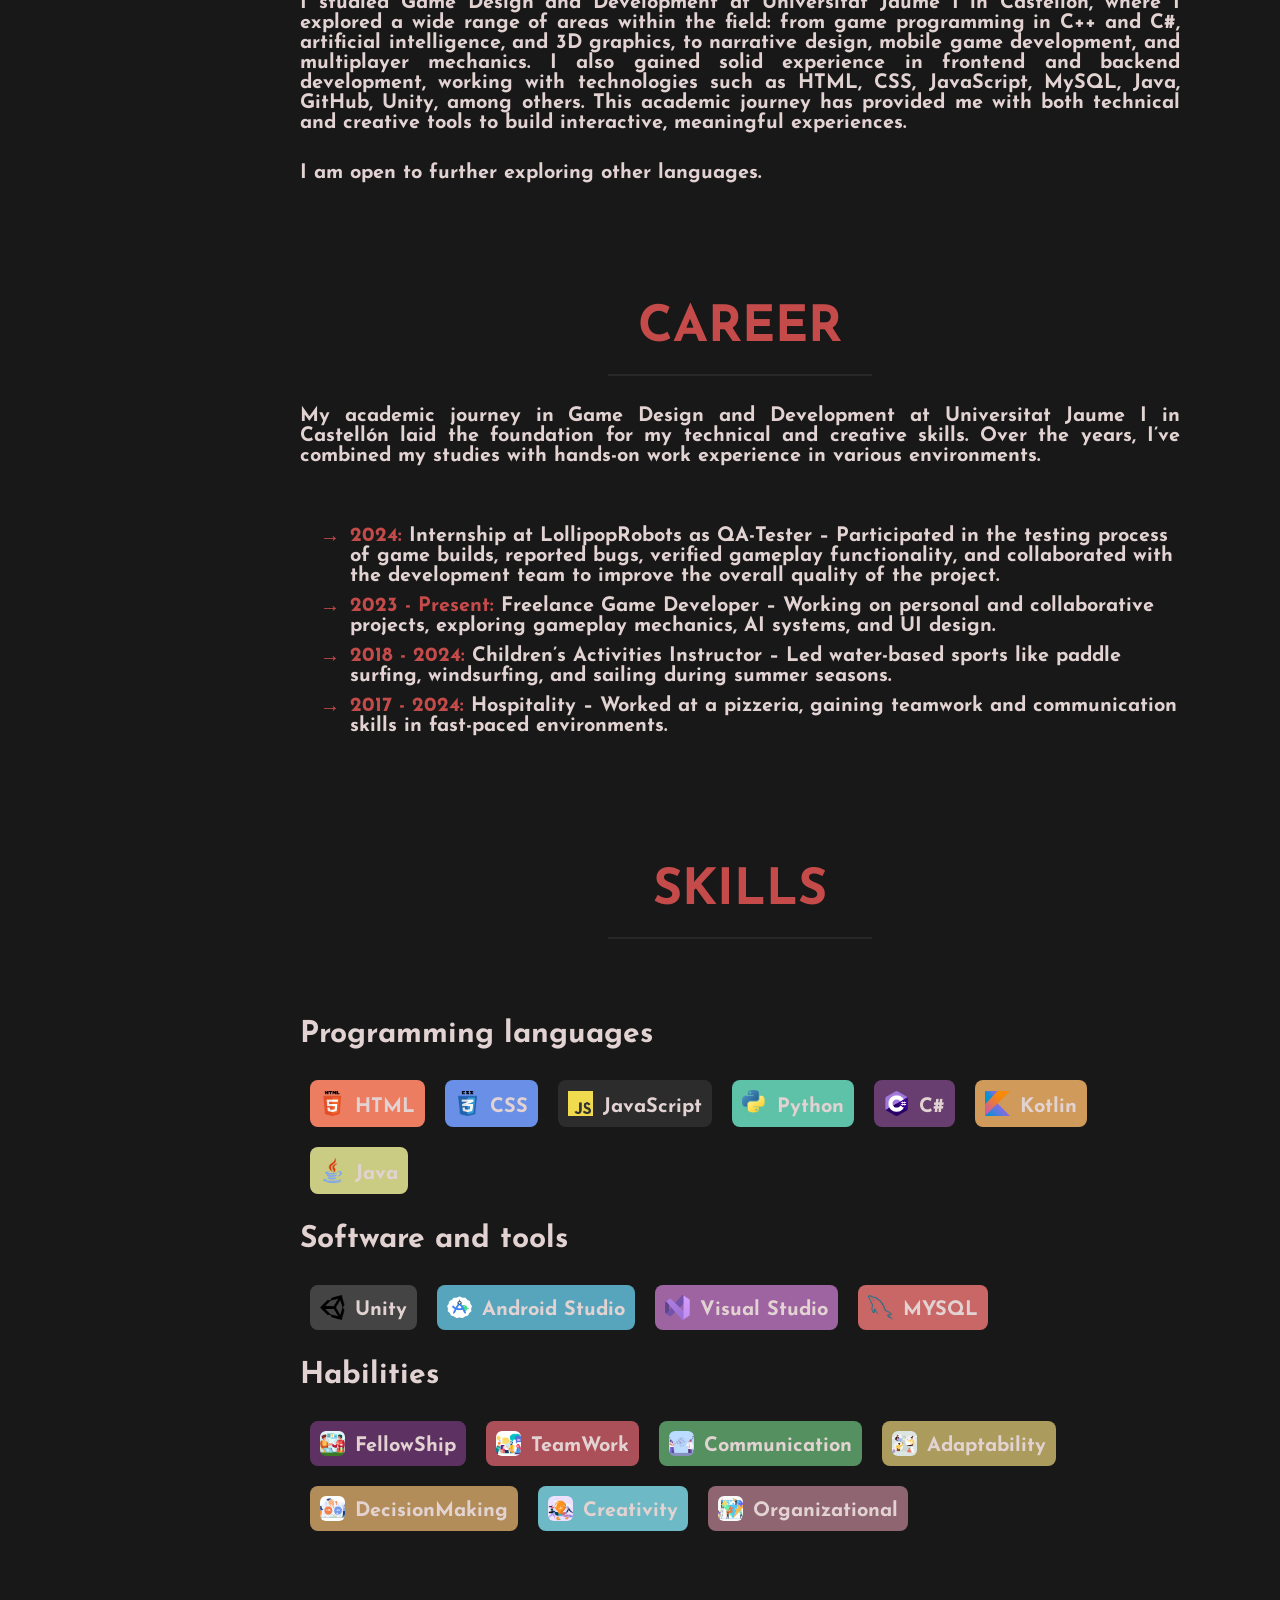
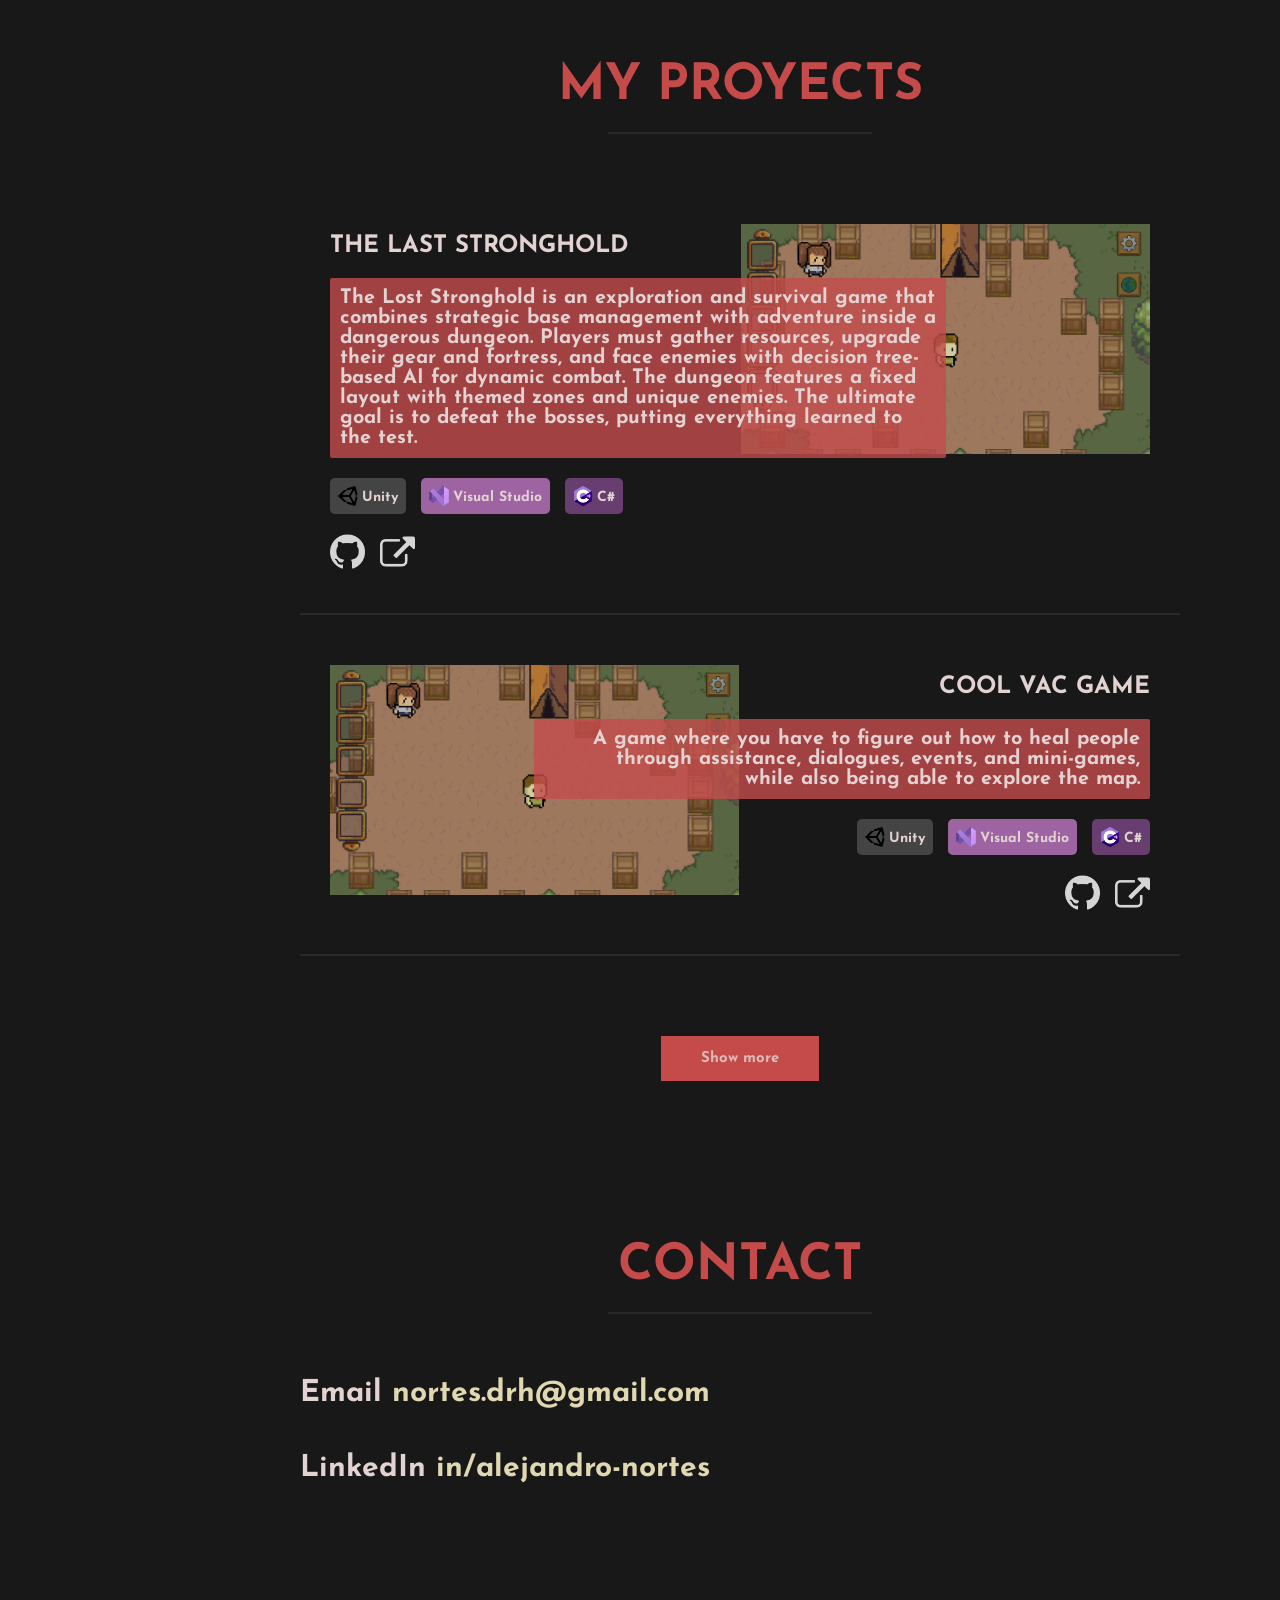
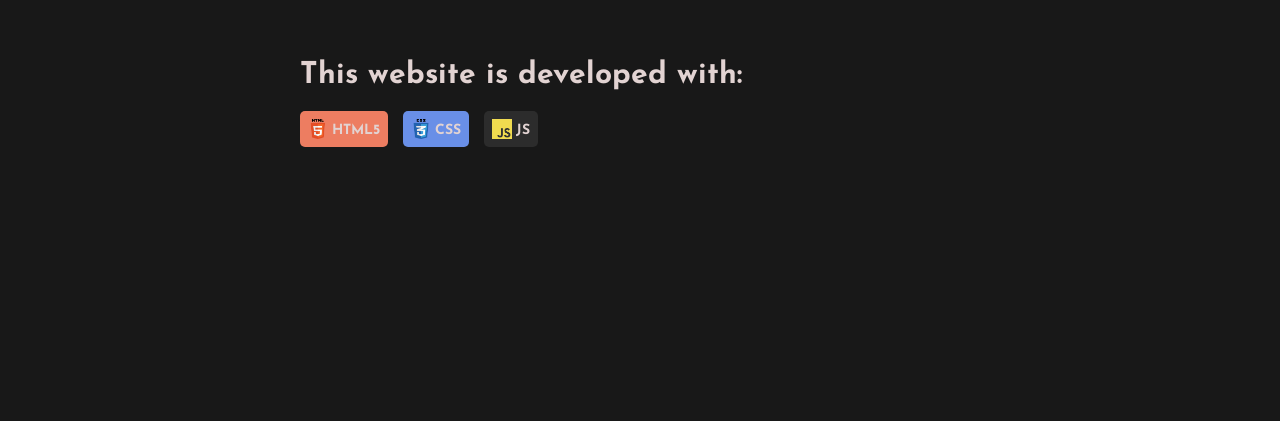
==== commit 3d58e8c3: "Inicializate" ====
--- a/index.html
+++ b/index.html
@@ -300,8 +300,11 @@
                         <img src="images/fondo_coolvac.png" alt="TheLastStronghold">
                     </div>
 
-                    <div id="text_thelaststronghold" class="game_text text_left">A game where you have to figure out how to heal people through 
-                        assistance, dialogues, events, and mini-games, while also being able to explore the map.</div>
+                    <div id="text_thelaststronghold" class="game_text text_left">The Lost Stronghold is an exploration 
+                        and survival game that combines strategic base management with adventure inside a dangerous dungeon. 
+                        Players must gather resources, upgrade their gear and fortress, and face enemies with decision tree-based 
+                        AI for dynamic combat. The dungeon features a fixed layout with themed zones and unique enemies. 
+                        The ultimate goal is to defeat the bosses, putting everything learned to the test.</div>
                     
                     <div id="languajes_thelaststronghold" class="language-boxes tools_left">
                         <div class="language-box unity"> 
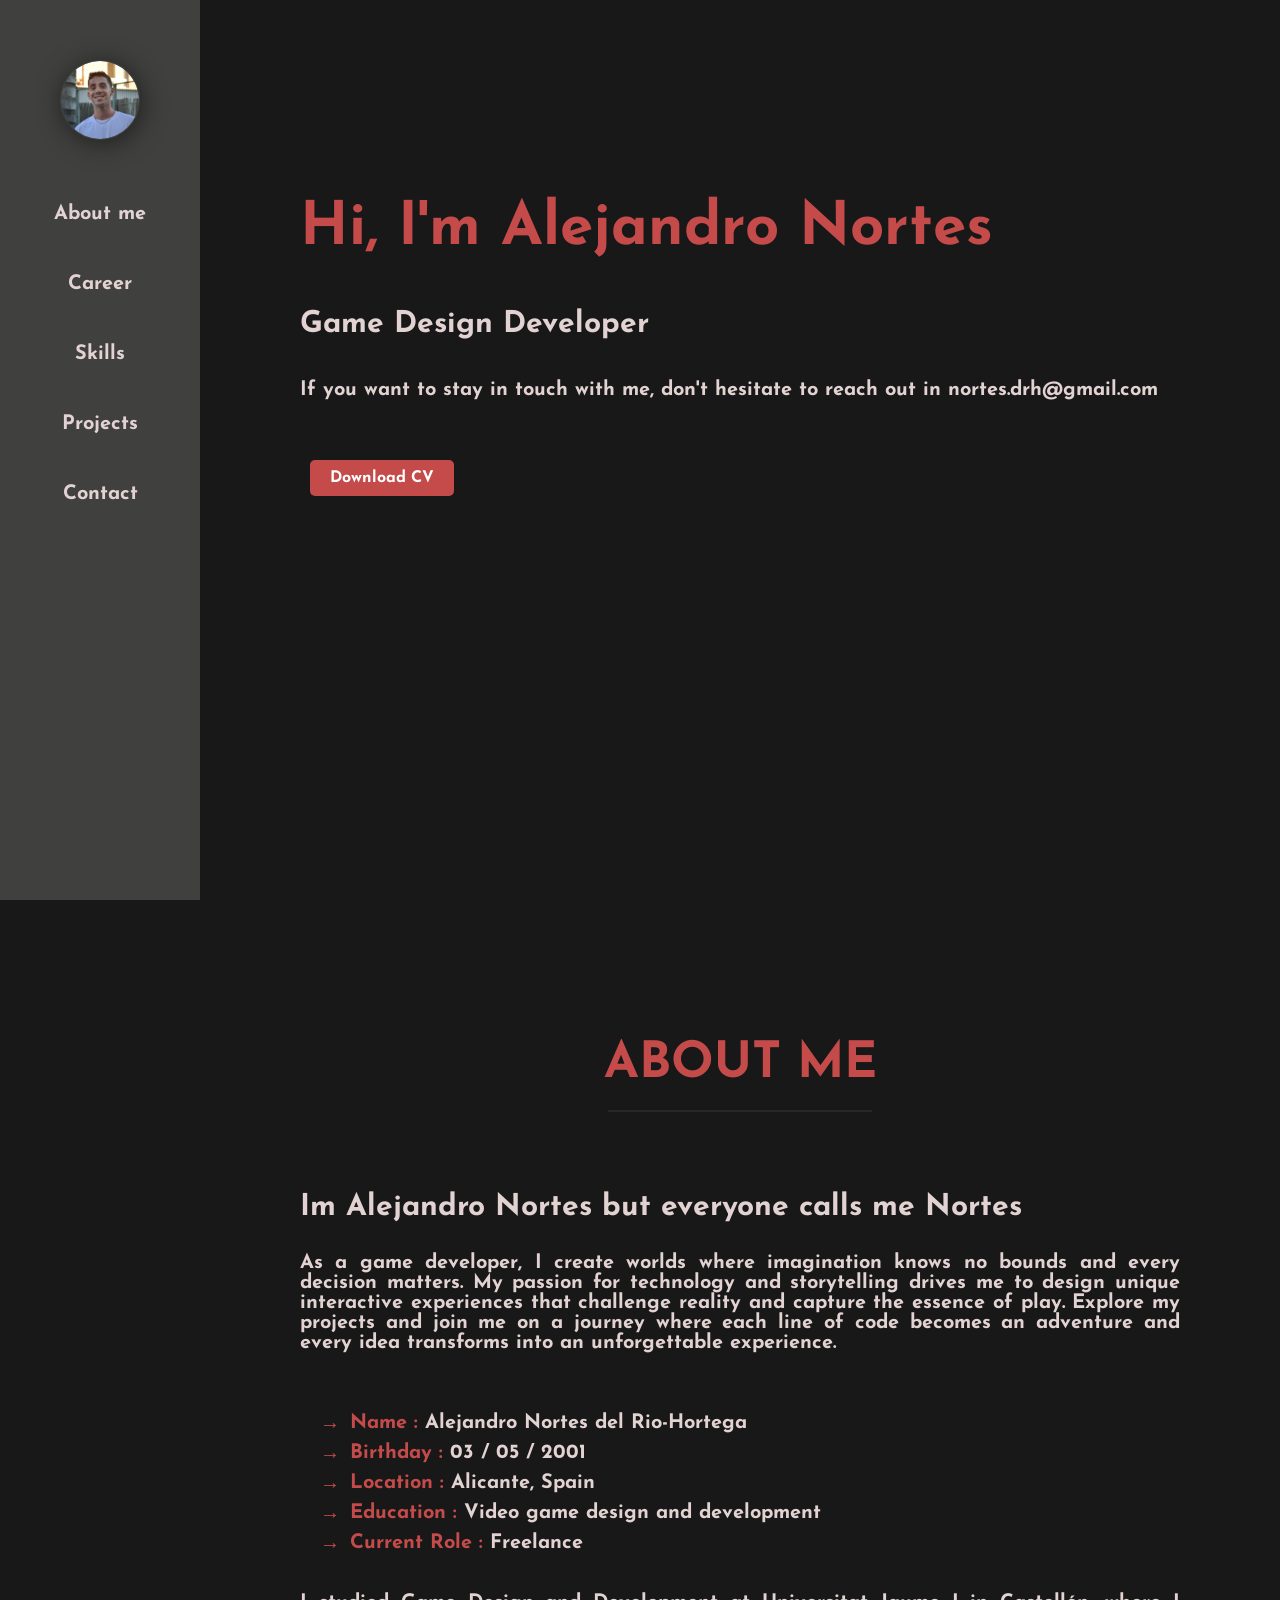
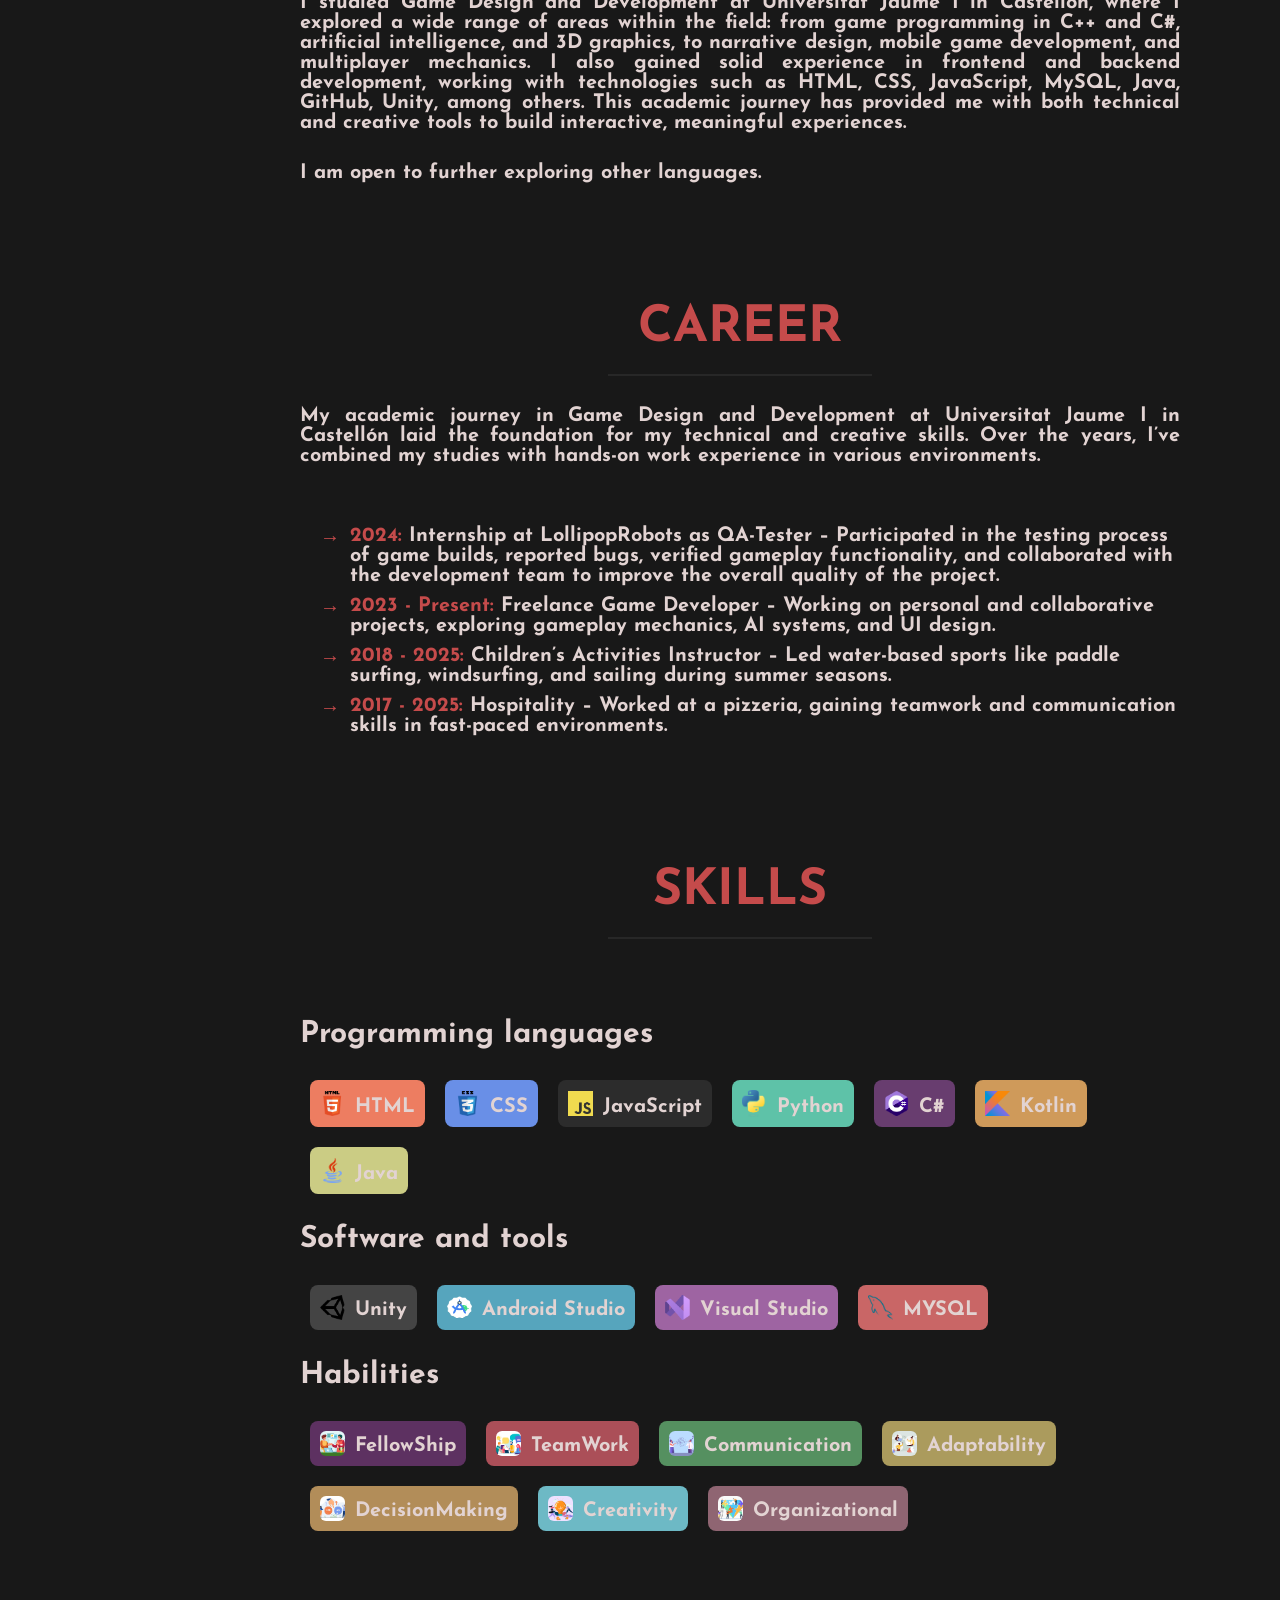
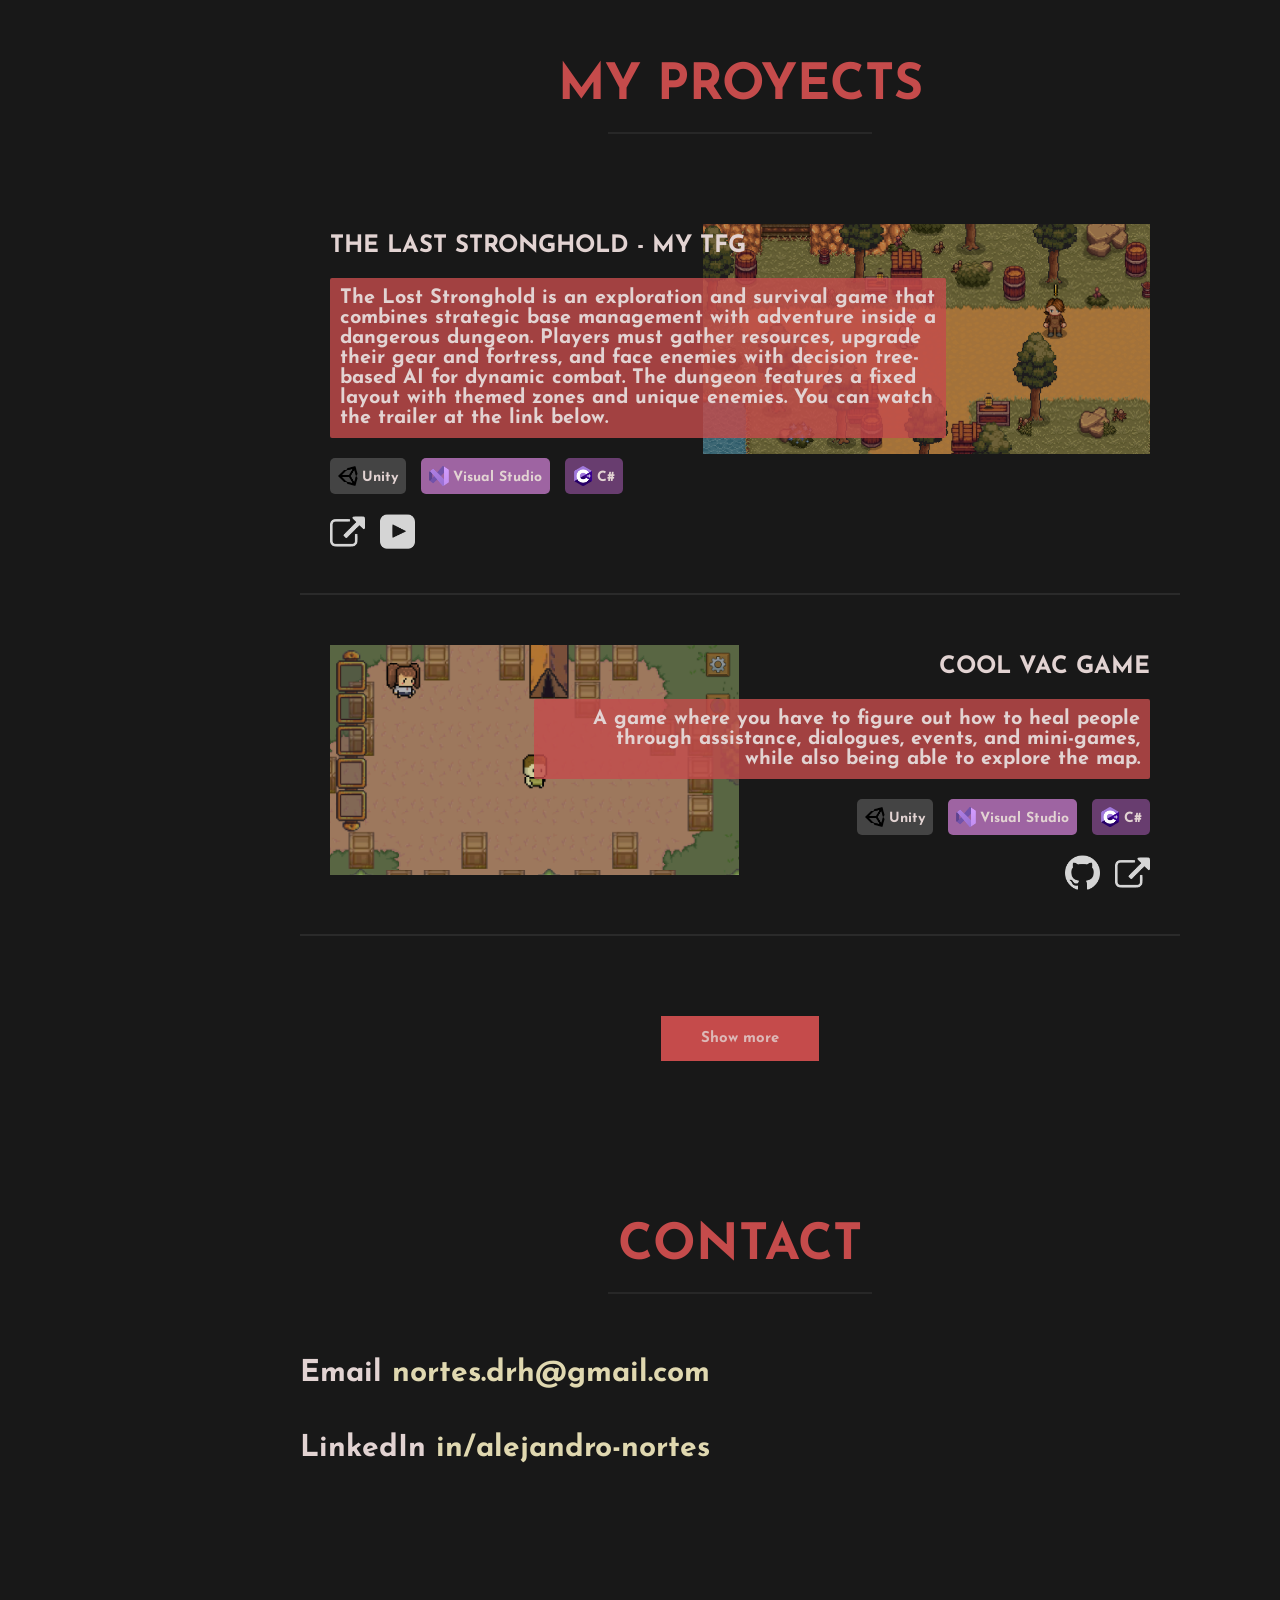
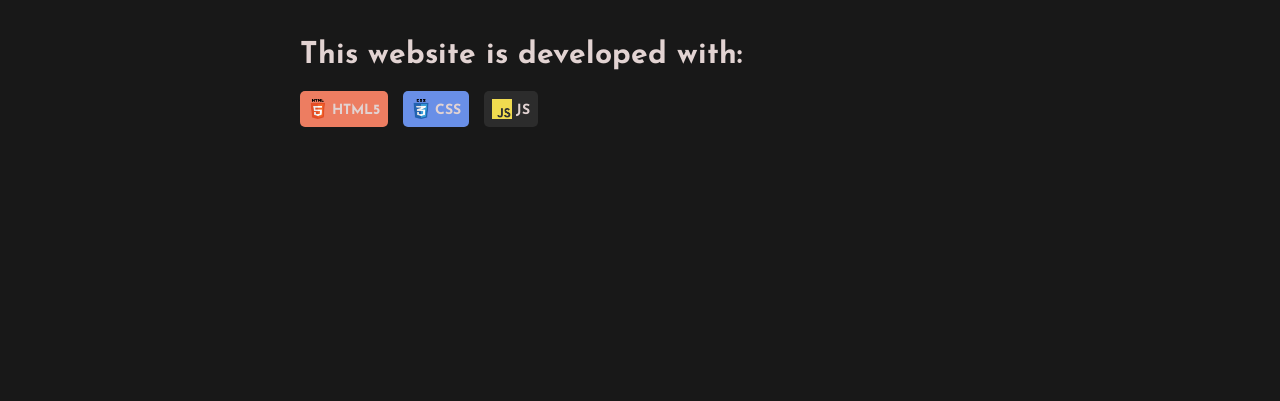
==== commit d0093360: "Inicializate" ====
--- a/index.html
+++ b/index.html
@@ -139,13 +139,13 @@
                         collaborative projects, exploring gameplay mechanics, AI systems, and UI design.</span>
                 </li>
                 <li>
-                    <span class="firts">2018 - 2024:</span> 
+                    <span class="firts">2018 - 2025:</span> 
                     <span class="second">Children’s Activities Instructor – Led water-based 
                         sports like paddle surfing, windsurfing, and sailing during summer 
                         seasons.</span>
                 </li>
                 <li>
-                    <span class="firts">2017 - 2024:</span> 
+                    <span class="firts">2017 - 2025:</span> 
                     <span class="second">Hospitality – Worked at a pizzeria, gaining teamwork 
                         and communication skills in fast-paced environments.</span>
                 </li>
@@ -294,17 +294,17 @@
     
                 <!-- THE LAST STRONGHOLD-->
                 <div class="carousel-item">
-                    <div id="title_thelaststronghold" class="game-title title_left">THE LAST STRONGHOLD</div>
+                    <div id="title_thelaststronghold" class="game-title title_left">THE LAST STRONGHOLD - MY TFG</div>
                     
                     <div id="image_thelaststronghold" class="image_side img_left">
-                        <img src="images/fondo_coolvac.png" alt="TheLastStronghold">
+                        <img src="images/thelaststronghold.png" alt="TheLastStronghold">
                     </div>
 
                     <div id="text_thelaststronghold" class="game_text text_left">The Lost Stronghold is an exploration 
                         and survival game that combines strategic base management with adventure inside a dangerous dungeon. 
                         Players must gather resources, upgrade their gear and fortress, and face enemies with decision tree-based 
-                        AI for dynamic combat. The dungeon features a fixed layout with themed zones and unique enemies. 
-                        The ultimate goal is to defeat the bosses, putting everything learned to the test.</div>
+                        AI for dynamic combat. The dungeon features a fixed layout with themed zones and unique enemies.
+                        You can watch the trailer at the link below.</div>
                     
                     <div id="languajes_thelaststronghold" class="language-boxes tools_left">
                         <div class="language-box unity"> 
@@ -322,11 +322,14 @@
                     </div>
                     
                     <div id="links_thelaststronghold" class="image-links left_links">
-                        <a href="https://github.com/ANortess/CoolVac" target="_blank">
+                        <!--<a href="https://github.com/ANortess/CoolVac" target="_blank">
                             <img src="images/logo_github.png" alt="GitHub" class="link-image">
-                        </a>
-                        <a href="https://imthenorth.itch.io/cool-vac" target="_blank">
+                        </a> -->
+                        <a href="https://imthenorth.itch.io/the-last-stronghold" target="_blank">
                             <img src="images/logo_link.png" alt="EnlaceAJuego" class="link-image">
+                        </a>
+                        <a href="https://www.youtube.com/watch?v=c1x2V6KRabs" target="_blank">
+                            <img src="images/youtube.png" alt="YouTube" class="link-image">
                         </a>
                     </div>
 
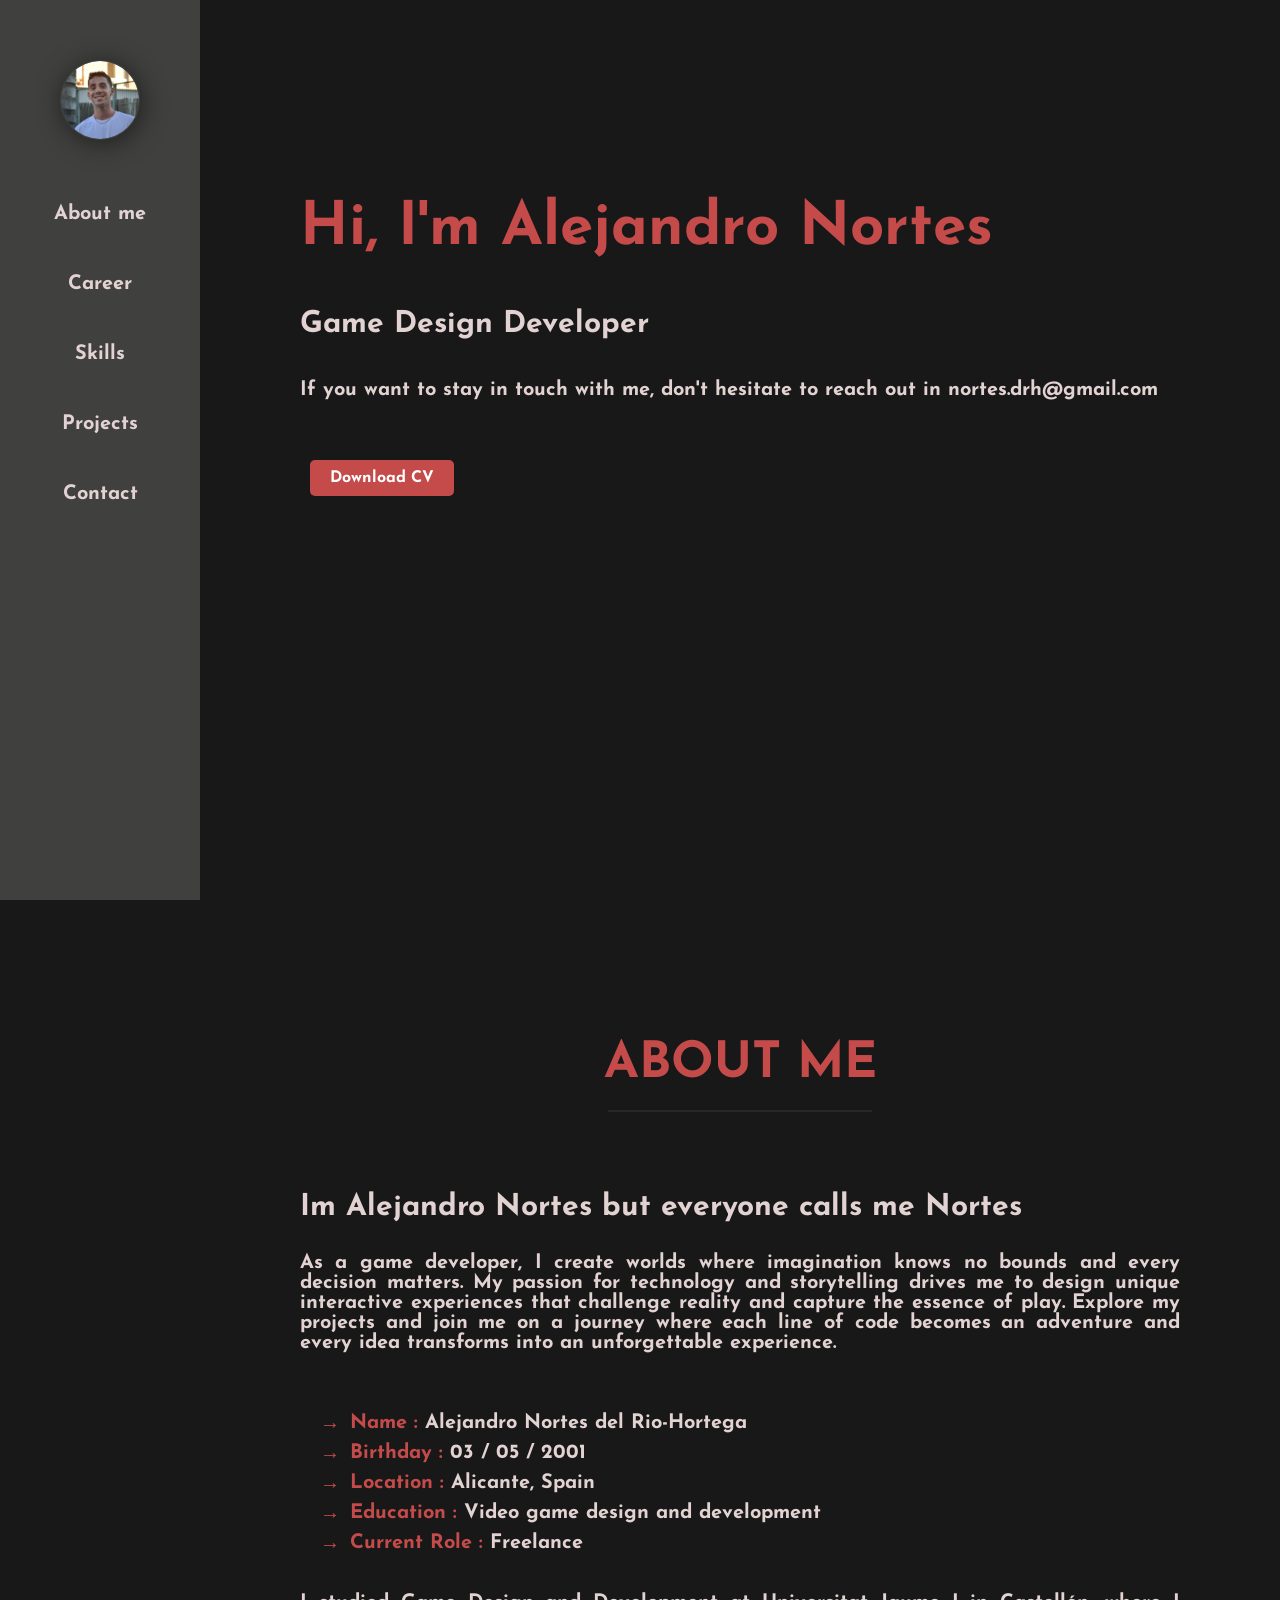
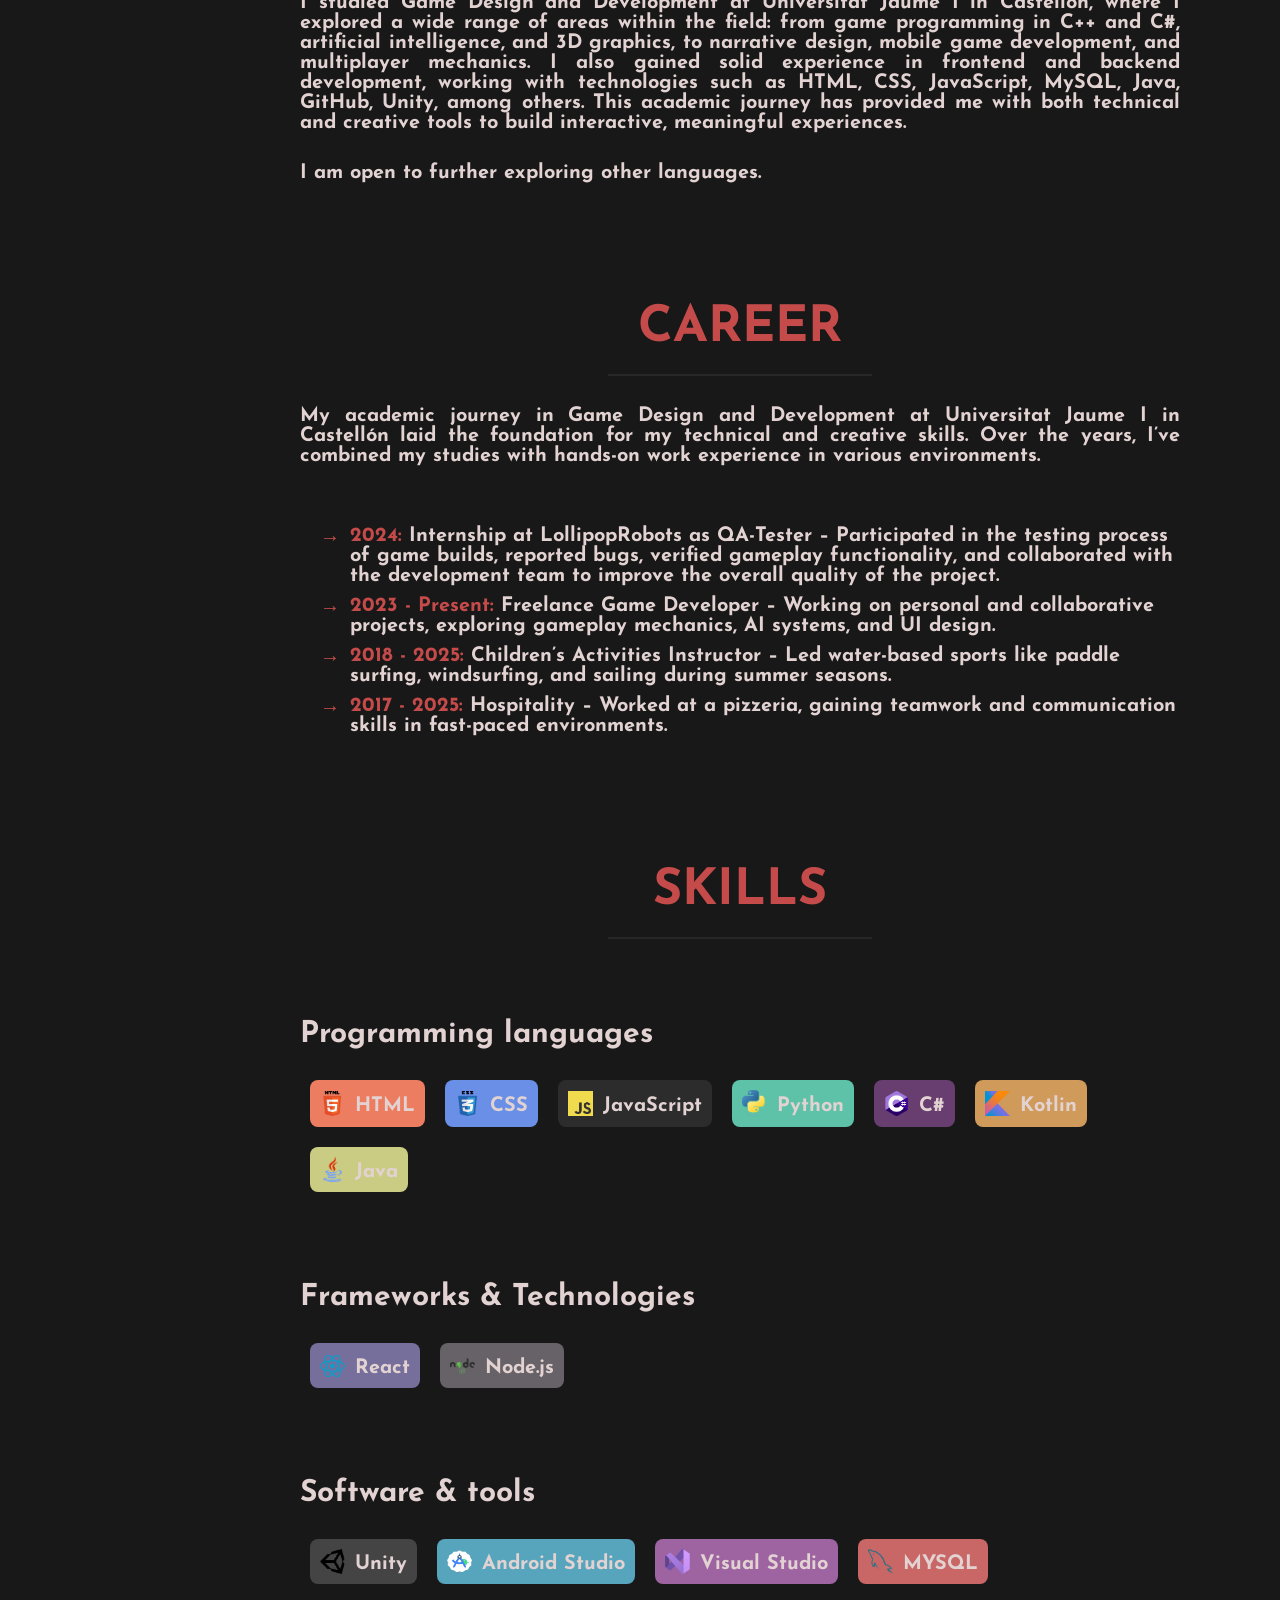
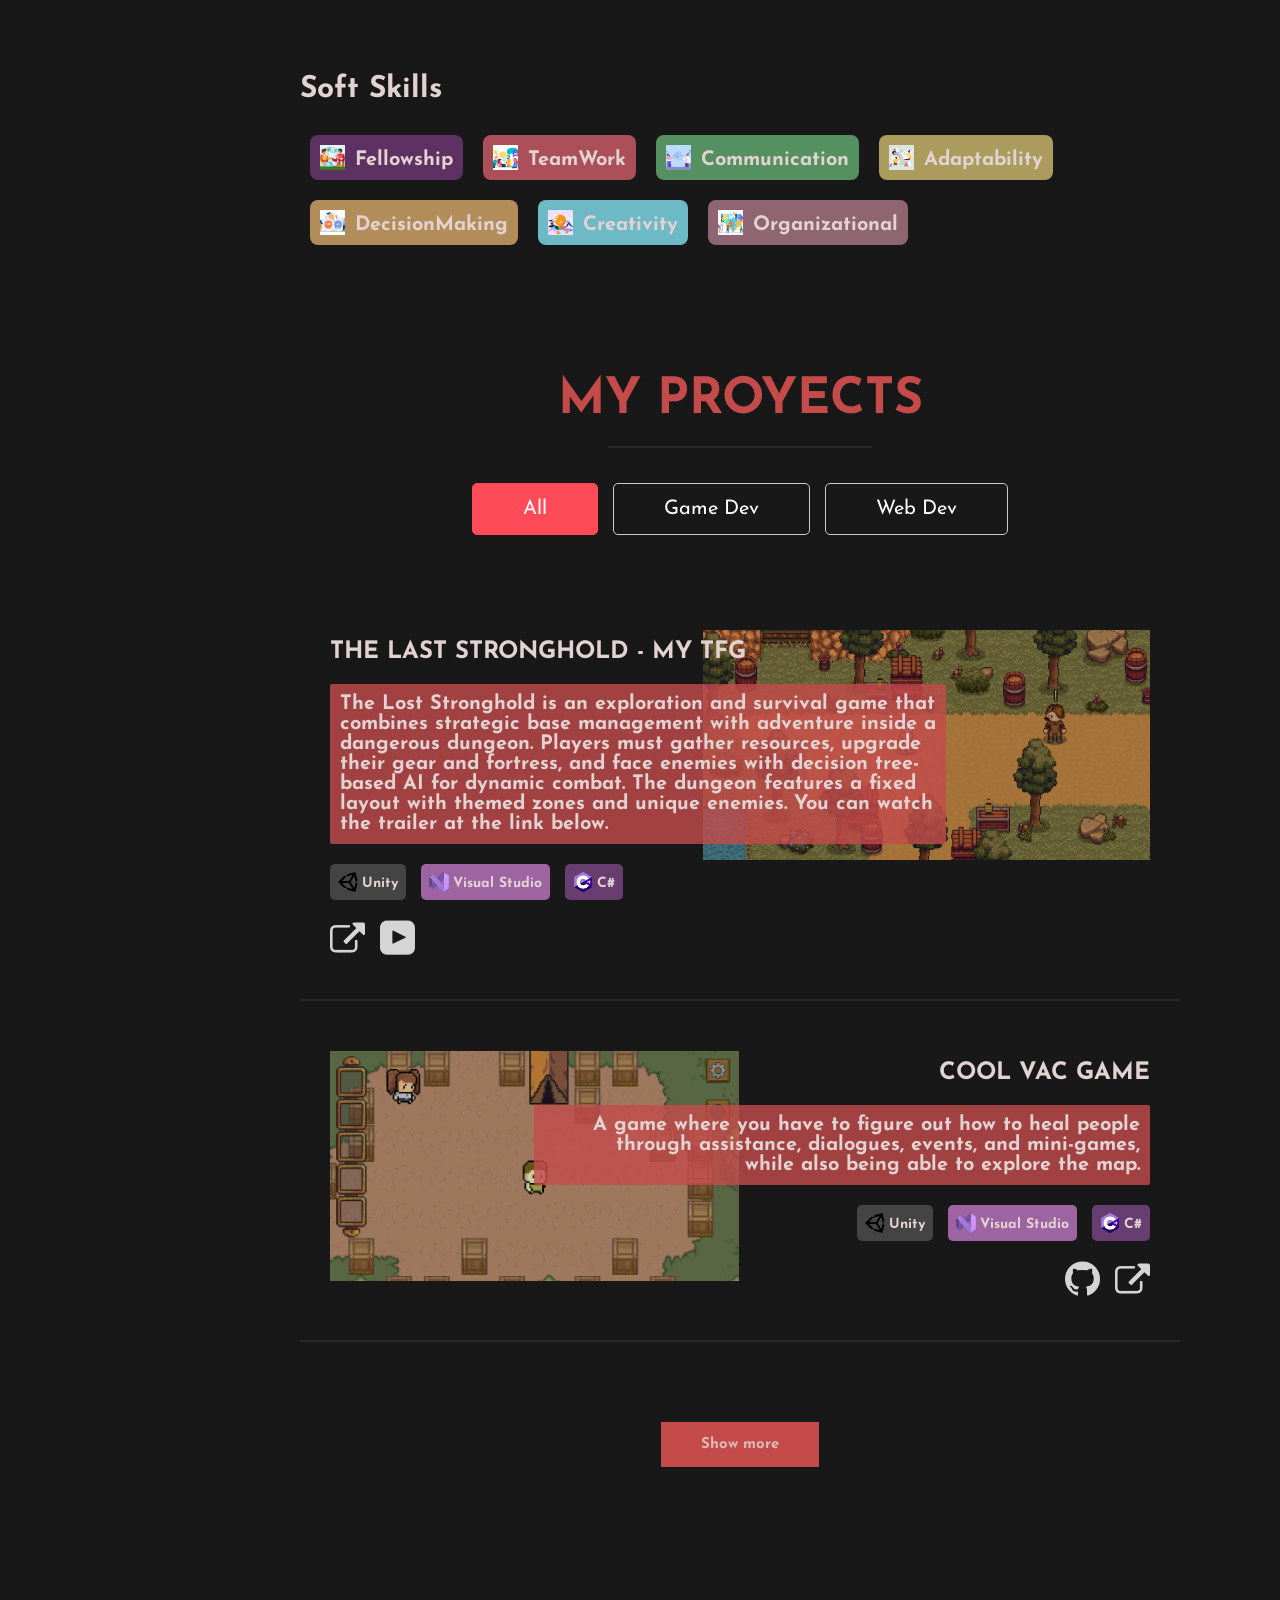
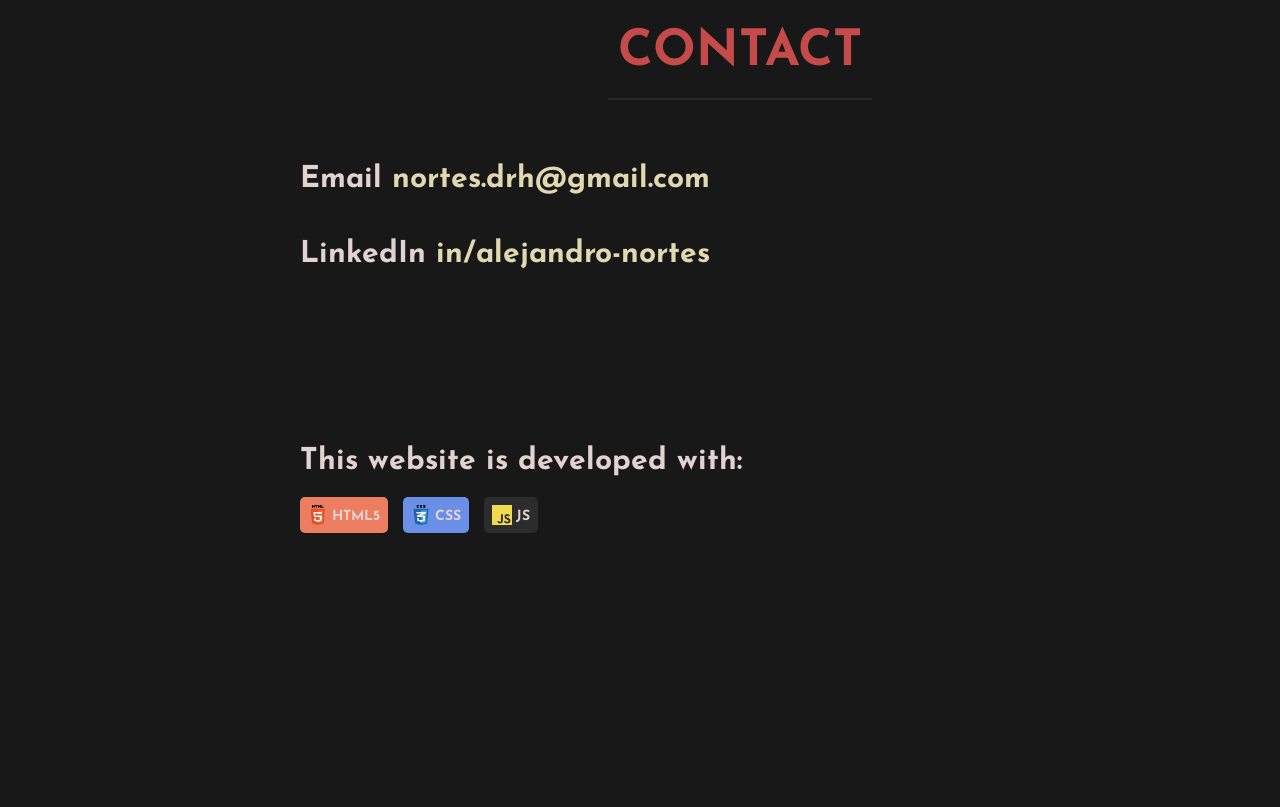
==== commit 268cd51d: "Complete portfolio update: Added React/Node sections and multilingual descriptions" ====
--- a/index.html
+++ b/index.html
@@ -59,7 +59,7 @@
                 <span>If you want to stay in touch with me, don't hesitate to reach out in nortes.drh@gmail.com</span>
             </div>
             <div class="go_cvc">
-                <a href="./images/CVC..pdf" class="button">Download CV</a>
+                <a href="./images/CV-Alejandro_Nortes.pdf" class="button">Download CV</a>
             </div>
         </div>
     </section>
@@ -161,73 +161,93 @@
             
             <!-- Languages -->
             <div>
-                <div class="languages">
+                <div class="mini_title">
                     <span>Programming languages</span>
                 </div>
 
-                <div class="languages-container">
+                <div class="mini_container">
                     <!-- HTML -->
-                    <div class="language html">
+                    <div class="block_skill html">
                         <img src="images/logo_html5.png" alt="HTML Logo">
                         <span>HTML</span>
                     </div>
                     <!-- CSS -->
-                    <div class="language css">
+                    <div class="block_skill css">
                         <img src="images/logo_css.png" alt="CSS Logo">
                         <span>CSS</span>
                     </div>
                     <!-- JavaScript -->
-                    <div class="language js">
+                    <div class="block_skill js">
                         <img src="images/logo_js.png" alt="JavaScript Logo">
                         <span>JavaScript</span>
                     </div>
                     <!-- Python -->
-                    <div class="language python">
+                    <div class="block_skill python">
                         <img src="images/logo_python.png" alt="Python Logo">
                         <span>Python</span>
                     </div>
                     <!-- C# -->
-                    <div class="language csharp">
+                    <div class="block_skill csharp">
                         <img src="images/logo_CSharp.png" alt="C# Logo">
                         <span>C#</span>
                     </div>
                     <!-- Kotlin -->
-                    <div class="language kotlin">
+                    <div class="block_skill kotlin">
                         <img src="images/logo_kotlin.png" alt="Kotlin Logo">
                         <span>Kotlin</span>
                     </div>
                     <!-- Java -->
-                    <div class="language java">
+                    <div class="block_skill java">
                         <img src="images/logo_java.png" alt="Java Logo">
                         <span>Java</span>
                     </div>
 
                 </div>
             </div>
+
+            <!-- Frameworks & technologies -->
+            <div>
+                <div class="mini_title">
+                    <span>Frameworks & Technologies</span>
+                </div>
+
+                <div class="mini_container">
+                    <div class="block_skill react">
+                        <img src="images/logo_react.png" alt="React">
+                        <span>React</span>
+                    </div>
+                    <div class="block_skill node">
+                        <img src="images/logo_node.png" alt="Node.js">
+                        <span>Node.js</span>
+                    </div>
+
+                </div>
+            </div>
+
             <!-- Software -->
             <div>
-                <div class="softwares">
-                    <span>Software and tools</span>
-                </div>
-
-                <div class="software-container">
+                <div class="mini_title">
+                    <span>Software & tools</span>
+                </div>
+
+                <div class="mini_container">
                     <!-- Unity -->
-                    <div class="software unity">
+                    <div class="block_skill unity">
                         <img src="images/logo_unity.png" alt="Unity Logo">
                         <span>Unity</span>
                     </div>
                     <!-- Android Studio -->
-                    <div class="software android">
+                    <div class="block_skill android">
                         <img src="images/logo_androidStudio.png" alt="Android Studio Logo">
                         <span>Android Studio</span>
                     </div>
                     <!-- Visual Studio -->
-                    <div class="software visual">
+                    <div class="block_skill visual">
                         <img src="images/logo_vc.png" alt="Visual Studio Logo">
                         <span>Visual Studio</span>
                     </div>
                     <!-- MYSQL -->
-                    <div class="software mysql">
+                    <div class="block_skill mysql">
                         <img src="images/logo_mysql.png" alt="MySQL Logo">
                         <span>MYSQL</span>
                     </div>
@@ -236,43 +256,43 @@
             </div>
             <!-- Habilities -->
             <div>
-                <div class="habilities">
-                    <span>Habilities</span>
-                </div>
-
-                <div class="hability-container">
+                <div class="mini_title">
+                    <span>Soft Skills</span>
+                </div>
+
+                <div class="mini_container">
                     <!-- Fellowship -->
-                    <div class="hability fellowship">
+                    <div class="block_skill fellowship">
                         <img src="images/fellow_ship.png" alt="FellowShip Logo">
-                        <span>FellowShip</span>
+                        <span>Fellowship</span>
                     </div>
                     <!-- TeamWork -->
-                    <div class="hability teamwork">
+                    <div class="block_skill teamwork">
                         <img src="images/teamwork.png" alt="TeamWork Logo">
                         <span>TeamWork</span>
                     </div>
                     <!-- Communication -->
-                    <div class="hability communication">
+                    <div class="block_skill communication">
                         <img src="images/communication.png" alt="Communication Logo">
                         <span>Communication</span>
                     </div>
                     <!-- Adaptability -->
-                    <div class="hability adaptability">
+                    <div class="block_skill adaptability">
                         <img src="images/adaptability.png" alt="Adaptability Logo">
                         <span>Adaptability</span>
                     </div>
                     <!-- DecisionMaking -->
-                    <div class="hability decisionMaking">
+                    <div class="block_skill decisionMaking">
                         <img src="images/decision_making.png" alt="DecisionMaking Logo">
                         <span>DecisionMaking</span>
                     </div>
                     <!-- Creativity -->
-                    <div class="hability creativity">
+                    <div class="block_skill creativity">
                         <img src="images/creativity.png" alt="Creativity Logo">
                         <span>Creativity</span>
                     </div>
                     <!-- Organizational -->
-                    <div class="hability organizational">
+                    <div class="block_skill organizational">
                         <img src="images/organizational.png" alt="Organizational Logo">
                         <span>Organizational</span>
                     </div>
@@ -288,12 +308,16 @@
                 <span>MY PROYECTS</span>
                 <div class="divider_title"></div>
             </div>
-            
+            <div class="filter-container">
+                <button class="filter-btn active" data-filter="all">All</button>
+                <button class="filter-btn" data-filter="game">Game Dev</button>
+                <button class="filter-btn" data-filter="web">Web Dev</button>
+            </div>
     
             <div class="carousel-items">
     
                 <!-- THE LAST STRONGHOLD-->
-                <div class="carousel-item">
+                <div class="carousel-item game">
                     <div id="title_thelaststronghold" class="game-title title_left">THE LAST STRONGHOLD - MY TFG</div>
                     
                     <div id="image_thelaststronghold" class="image_side img_left">
@@ -338,7 +362,7 @@
                 </div>
 
                 <!-- COOL VAC-->
-                <div class="carousel-item">
+                <div class="carousel-item game">
                     <div id="title_coolvac" class="game-title title_right">COOL VAC GAME</div>
                     
                     <div id="image_coolvac" class="image_side img_right">
@@ -377,7 +401,7 @@
                 </div>
                 
                 <!-- DRINK OR CHALLENGE-->
-                <div class="carousel-item">
+                <div class="carousel-item game">
                     <div id="title_drink" class="game-title title_left">DRINK OR CHALLENGE APLICATION/GAME</div>
 
                     <div id="image_drink" class="image_side img_left">
@@ -412,7 +436,7 @@
                 </div>
     
                 <!-- LIVING SKY-->
-                <div class="carousel-item">
+                <div class="carousel-item game">
                     <div id="title_sky" class="game-title title_right">LIVING SKY GAME</div>
 
                     <div id="image_sky" class="image_side img_right">
@@ -451,8 +475,105 @@
                     <div class="divider"></div> <!-- Línea separadora -->
                 </div>
 
+                <!-- LA NOVA DOLCE-->
+                <div class="carousel-item web">
+                    <div id="title_novadolce" class="game-title title_left">LA NOVA DOLCE</div>
+
+                    <div id="image_novadolce" class="image_side img_left">
+                        <img src="images/fondo_lanovadolce.jpeg" alt="LANOVADOLCE">
+                    </div>
+                    
+                    <div id="text_novadolce" class="game_text text_left">A professional gastronomic platform built with React featuring an 
+                        interactive menu with full multilingual support. Fully optimized for 
+                        all devices, it delivers a fast and intuitive browsing experience through 
+                        a robust Mobile-First architecture.</div>
+                    
+                    <div id="languaje_novadolce" class="language-boxes tools_left">
+                        <div class="language-box react">
+                            <img src="images/logo_react.png" alt="Android" class="language-image">
+                            <span class="language-text">React</span>
+                        </div>
+                        <div class="language-box html">
+                            <img src="images/logo_html5.png" alt="Android" class="language-image">
+                            <span class="language-text">HTML5</span>
+                        </div>
+                        <div class="language-box css">
+                            <img src="images/logo_css.png" alt="Android" class="language-image">
+                            <span class="language-text">CSS</span>
+                        </div>
+                        <div class="language-box js">
+                            <img src="images/logo_js.png" alt="Android" class="language-image">
+                            <span class="language-text">JS</span>
+                        </div>
+                        
+                    </div>
+        
+                    <div id="links_novadolce" class="image-links left_links">
+                        <a href="https://la-nova-dolce.vercel.app" target="_blank">
+                            <img src="images/logo_link.png" alt="EnlaceAPagina" class="link-image">
+                        </a>
+                        <a href="https://github.com/ANortess/LaNovaDolce" target="_blank">
+                            <img src="images/logo_github.png" alt="GitHub" class="link-image">
+                        </a>
+
+                    </div>
+                    <div class="divider"></div> <!-- Línea separadora -->
+                </div>
+
+                <!-- PAGES PHOTOS-->
+                <div class="carousel-item web">
+                    <div id="title_pagephotos" class="game-title title_right">PERSONAL CLOUD GALLERY</div>
+
+                    <div id="image_pagephotos" class="image_side img_right">
+                        <img src="images/fondo_page_photos.jpeg" alt="CoolVac">
+                    </div>
+                    
+                    <div id="text_pagephotos" class="game_text text_right">Full-Stack Media Management System A robust visual 
+                        storage platform built with a React frontend for a dynamic user experience and a Node.js backend to 
+                        handle complex logic. It features secure user authentication and full database persistence. The application 
+                        is fully production-ready, with the frontend deployed on Vercel and the backend/database hosted on Railway, 
+                        ensuring high availability and seamless performance.</div>
+                    
+                    <div id="languaje_pagephotos" class="language-boxes tools_right">
+                        <div class="language-box html">
+                            <img src="images/logo_html5.png" alt="Android" class="language-image">
+                            <span class="language-text">HTML5</span>
+                        </div>
+                        <div class="language-box css">
+                            <img src="images/logo_css.png" alt="Android" class="language-image">
+                            <span class="language-text">CSS</span>
+                        </div>
+                        <div class="language-box js">
+                            <img src="images/logo_js.png" alt="Android" class="language-image">
+                            <span class="language-text">JS</span>
+                        </div>
+                        <div class="language-box mysql">
+                            <img src="images/logo_mysql.png" alt="Android" class="language-image">
+                            <span class="language-text">MYSQL</span>
+                        </div><div class="language-box react">
+                            <img src="images/logo_react.png" alt="Android" class="language-image">
+                            <span class="language-text">React</span>
+                        </div>
+                        <div class="language-box node">
+                            <img src="images/logo_node.png" alt="Android" class="language-image">
+                            <span class="language-text">Node</span>
+                        </div>
+                    </div>
+        
+                    <div id="links_pagephotos" class="image-links right_links">
+                        <a href="https://photos-page-coral.vercel.app" target="_blank">
+                            <img src="images/logo_link.png" alt="EnlaceAPagina" class="link-image">
+                        </a>
+                        <a href="https://github.com/ANortess/pagePhotos" target="_blank">
+                            <img src="images/logo_github.png" alt="GitHub" class="link-image">
+                        </a>
+
+                    </div>
+                    <div class="divider"></div>
+                </div>
+
                 <!-- ZOMBIE RUNNING-->
-                <div class="carousel-item">
+                <div class="carousel-item web">
                     <div id="title_zombie" class="game-title title_left">ZOMBIE RUNNING GAME</div>
 
                     <div id="image_zombie" class="image_side img_left">
@@ -487,7 +608,7 @@
                             <img src="images/logo_link.png" alt="EnlaceAJuego" class="link-image">
                         </a> -->
                     </div>
-                    <div class="divider"></div> <!-- Línea separadora -->
+                    <!--<div class="divider"></div>-->
                 </div>
             </div>
 
--- a/styles.css
+++ b/styles.css
@@ -389,7 +389,7 @@
 
 }
 
-.skills .languages {
+.mini_title {
     padding-top: 80px;
     font-size: 30px;
     font-weight: 700;
@@ -397,14 +397,14 @@
     text-decoration-style: solid;
 }
 
-.skills .languages-container {
+.mini_container {
     display: flex;
     padding-top: 20px;
     flex-wrap: wrap; /* Permite que los elementos se envuelvan en una nueva línea si no caben */
     gap: 0px; /* Espacio entre los cuadros */
 }
 
-.language {
+.block_skill {
     align-items: center; /* Centra los elementos horizontalmente */
     display:flex;
     border-radius: 8px; /* Bordes redondeados */
@@ -413,168 +413,102 @@
     transition: transform 0.3s ease; /* Animación al pasar el ratón */
     box-sizing: border-box;
 }
-.language:hover {
+
+.block_skill:hover {
     transform: scale(1.05); /* Agrandar ligeramente al pasar el ratón */
 }
 
-.language img {
+.block_skill img {
     width: 25px; /* Ajusta el tamaño de las imágenes */
     height: auto;
     margin-right: 10px; /* Espacio entre la imagen y el texto */
 }
 
-/* Color de fondo personalizado para cada lenguaje */
-.language.html {
-    background-color: #ed7d61; /* Color de fondo para HTML */
-}
-
-.language.css {
-    background-color: #698fe7; /* Color de fondo para CSS */
-}
-
-.language.js {
-    background-color: #2c2c2c; /* Color de fondo para JavaScript */
-}
-
-.language.python {
-    background-color: #5ec2a8; /* Color de fondo para Python */
-}
-
-.language.csharp {
-    background-color: #683d6f; /* Color de fondo para C# */
-}
-
-.language.kotlin {
-    background-color: #cf9a5a; /* Color de fondo para Kotlin */
-}
-
-.language.java {
-    background-color: #cbcc84; /* Color de fondo para Kotlin */
-}
-
-.language span {
-    font-size: 20px;
-    margin-top: 7px;
-    font-weight: 700;
-    color: rgb(226, 211, 210); /* Color del nombre del lenguaje */
-}
-
-.skills .softwares {
-    padding-top: 20px;
-    font-size: 30px;
-    font-weight: 700;
-    color: rgb(226, 211, 210);
-    text-decoration-style: solid;
-}
-
-.skills .software-container {
-    display: flex;
-    padding-top: 20px;
-    flex-wrap: wrap; /* Permite que los elementos se envuelvan en una nueva línea si no caben */
-    gap: 0px; /* Espacio entre los cuadros */
-}
-
-.software {
-    align-items: center; /* Centra los elementos horizontalmente */
-    display:flex;
-    border-radius: 8px; /* Bordes redondeados */
-    padding: 10px;
-    margin: 10px; /* Espacio entre los cuadros */
-    transition: transform 0.3s ease; /* Animación al pasar el ratón */
-    box-sizing: border-box;
-}
-.software:hover {
-    transform: scale(1.05); /* Agrandar ligeramente al pasar el ratón */
-}
-
-.software img {
-    width: 25px; /* Ajusta el tamaño de las imágenes */
-    height: auto;
-    margin-right: 10px; /* Espacio entre la imagen y el texto */
-}
-
-.software.unity {
-    background-color: #444444; /* Color de fondo para JavaScript */
-}
-.software.android {
-    background-color: #56a5bd; /* Color de fondo para JavaScript */
-}
-.software.visual {
-    background-color: #9e64a2; /* Color de fondo para JavaScript */
-}
-.software.mysql {
-    background-color: #c96666; /* Color de fondo para JavaScript */
-}
-
-.software span {
+.block_skill span {
     font-size: 20px;
     margin-top: 5px;
     font-weight: 700;
     color: rgb(226, 211, 210); /* Color del nombre del lenguaje */
 }
 
-.skills .habilities {
-    padding-top: 20px;
-    font-size: 30px;
-    font-weight: 700;
-    color: rgb(226, 211, 210);
-    text-decoration-style: solid;
-}
-
-.skills .hability-container {
-    display: flex;
-    padding-top: 20px;
-    flex-wrap: wrap; /* Permite que los elementos se envuelvan en una nueva línea si no caben */
-    gap: 0px; /* Espacio entre los cuadros */
-}
-
-.hability {
-    align-items: center; /* Centra los elementos horizontalmente */
-    display:flex;
-    border-radius: 8px; /* Bordes redondeados */
-    padding: 10px;
-    margin: 10px; /* Espacio entre los cuadros */
-    transition: transform 0.3s ease; /* Animación al pasar el ratón */
-    box-sizing: border-box;
-}
-.hability:hover {
-    transform: scale(1.05); /* Agrandar ligeramente al pasar el ratón */
-}
-
-.hability img {
-    width: 25px; /* Ajusta el tamaño de las imágenes */
-    height: auto;
-    margin-right: 10px; /* Espacio entre la imagen y el texto */
-    border-radius: 6px;
-}
-
-.hability.fellowship {
+/*------------------LANGUAGES------------------*/
+
+/* Color de fondo personalizado para cada lenguaje */
+.block_skill.html {
+    background-color: #ed7d61; /* Color de fondo para HTML */
+}
+
+.block_skill.css {
+    background-color: #698fe7; /* Color de fondo para CSS */
+}
+
+.block_skill.js {
+    background-color: #2c2c2c; /* Color de fondo para JavaScript */
+}
+
+.block_skill.python {
+    background-color: #5ec2a8; /* Color de fondo para Python */
+}
+
+.block_skill.csharp {
+    background-color: #683d6f; /* Color de fondo para C# */
+}
+
+.block_skill.kotlin {
+    background-color: #cf9a5a; /* Color de fondo para Kotlin */
+}
+
+.block_skill.java {
+    background-color: #cbcc84; /* Color de fondo para Kotlin */
+}
+
+/*-------------FRAMEWORKS-&-TECHNOLOGIES-------------*/
+
+.block_skill.node {
+    background-color: #676267; /* Color de fondo para Kotlin */
+}
+
+.block_skill.react {
+    background-color: #766e9b; /* Color de fondo para Kotlin */
+}
+
+/*----------------------TOOLS------------------------*/
+
+.block_skill.unity {
+    background-color: #444444; /* Color de fondo para JavaScript */
+}
+.block_skill.android {
+    background-color: #56a5bd; /* Color de fondo para JavaScript */
+}
+.block_skill.visual {
+    background-color: #9e64a2; /* Color de fondo para JavaScript */
+}
+.block_skill.mysql {
+    background-color: #c96666; /* Color de fondo para JavaScript */
+}
+
+/*--------------------ABILITIES---------------------*/
+
+.block_skill.fellowship {
     background-color: #5d3161; /* Color de fondo para JavaScript */
 }
-.hability.teamwork {
+.block_skill.teamwork {
     background-color: #ab4f58; /* Color de fondo para JavaScript */
 }
-.hability.communication {
+.block_skill.communication {
     background-color: #559060; /* Color de fondo para JavaScript */
 }
-.hability.adaptability {
+.block_skill.adaptability {
     background-color: #ab9b5d; /* Color de fondo para JavaScript */
 }
-.hability.decisionMaking {
+.block_skill.decisionMaking {
     background-color: #b28d59; /* Color de fondo para JavaScript */
 }
-.hability.creativity {
+.block_skill.creativity {
     background-color: #6db9c5; /* Color de fondo para JavaScript */
 }
-.hability.organizational {
+.block_skill.organizational {
     background-color: #8f6572; /* Color de fondo para JavaScript */
-}
-
-.hability span {
-    font-size: 20px;
-    margin-top: 5px;
-    font-weight: 700;
-    color: rgb(226, 211, 210); /* Color del nombre del lenguaje */
 }
 
 /*-----------------------------------------------------------PROYECTS----------------------------------------------------------------*/
@@ -603,6 +537,28 @@
     position: relative; /* Posición absoluta para colocarla al final */
 }
 
+.filter-container {
+    text-align: center;
+    margin-top: 30px;
+}
+
+.filter-btn {
+    background: transparent;
+    border: 1px solid #ccc;
+    color: white; /* Ajusta según tu paleta */
+    padding: 15px 50px;
+    font-size: 20px;
+    margin: 5px 5px;
+    cursor: pointer;
+    transition: 0.3s;
+    border-radius: 5px;
+}
+
+.filter-btn.active, .filter-btn:hover {
+    background-color: #ff4a57; /* Tu color principal */
+    border-color: #ff4a57;
+}
+
 .carousel-items {
     display: flex; /* Para alinearlos en fila o como lo desees */
     flex-direction: column; /* Cambiar a columna para uno debajo del otro */
@@ -612,6 +568,12 @@
 .carousel-item {
     margin-bottom: 20px; /* Espacio entre elementos */
     position: relative; 
+    display: block;
+    transition: transform 0.4s ease, opacity 0.4s ease;
+}
+
+.carousel-item.hidden {
+    display: none !important;
 }
 
 .game-title {
@@ -785,7 +747,12 @@
 .language-box.kotlin {
     background-color: #cf9a5a /* Color de fondo para Kotlin */
 }
-
+.language-box.react {
+    background-color: #766e9b /* Color de fondo para Kotlin */
+}
+.language-box.node {
+    background-color: #676267 /* Color de fondo para Kotlin */
+}
 
 .divider {
     height: 2px; /* Altura de la línea */
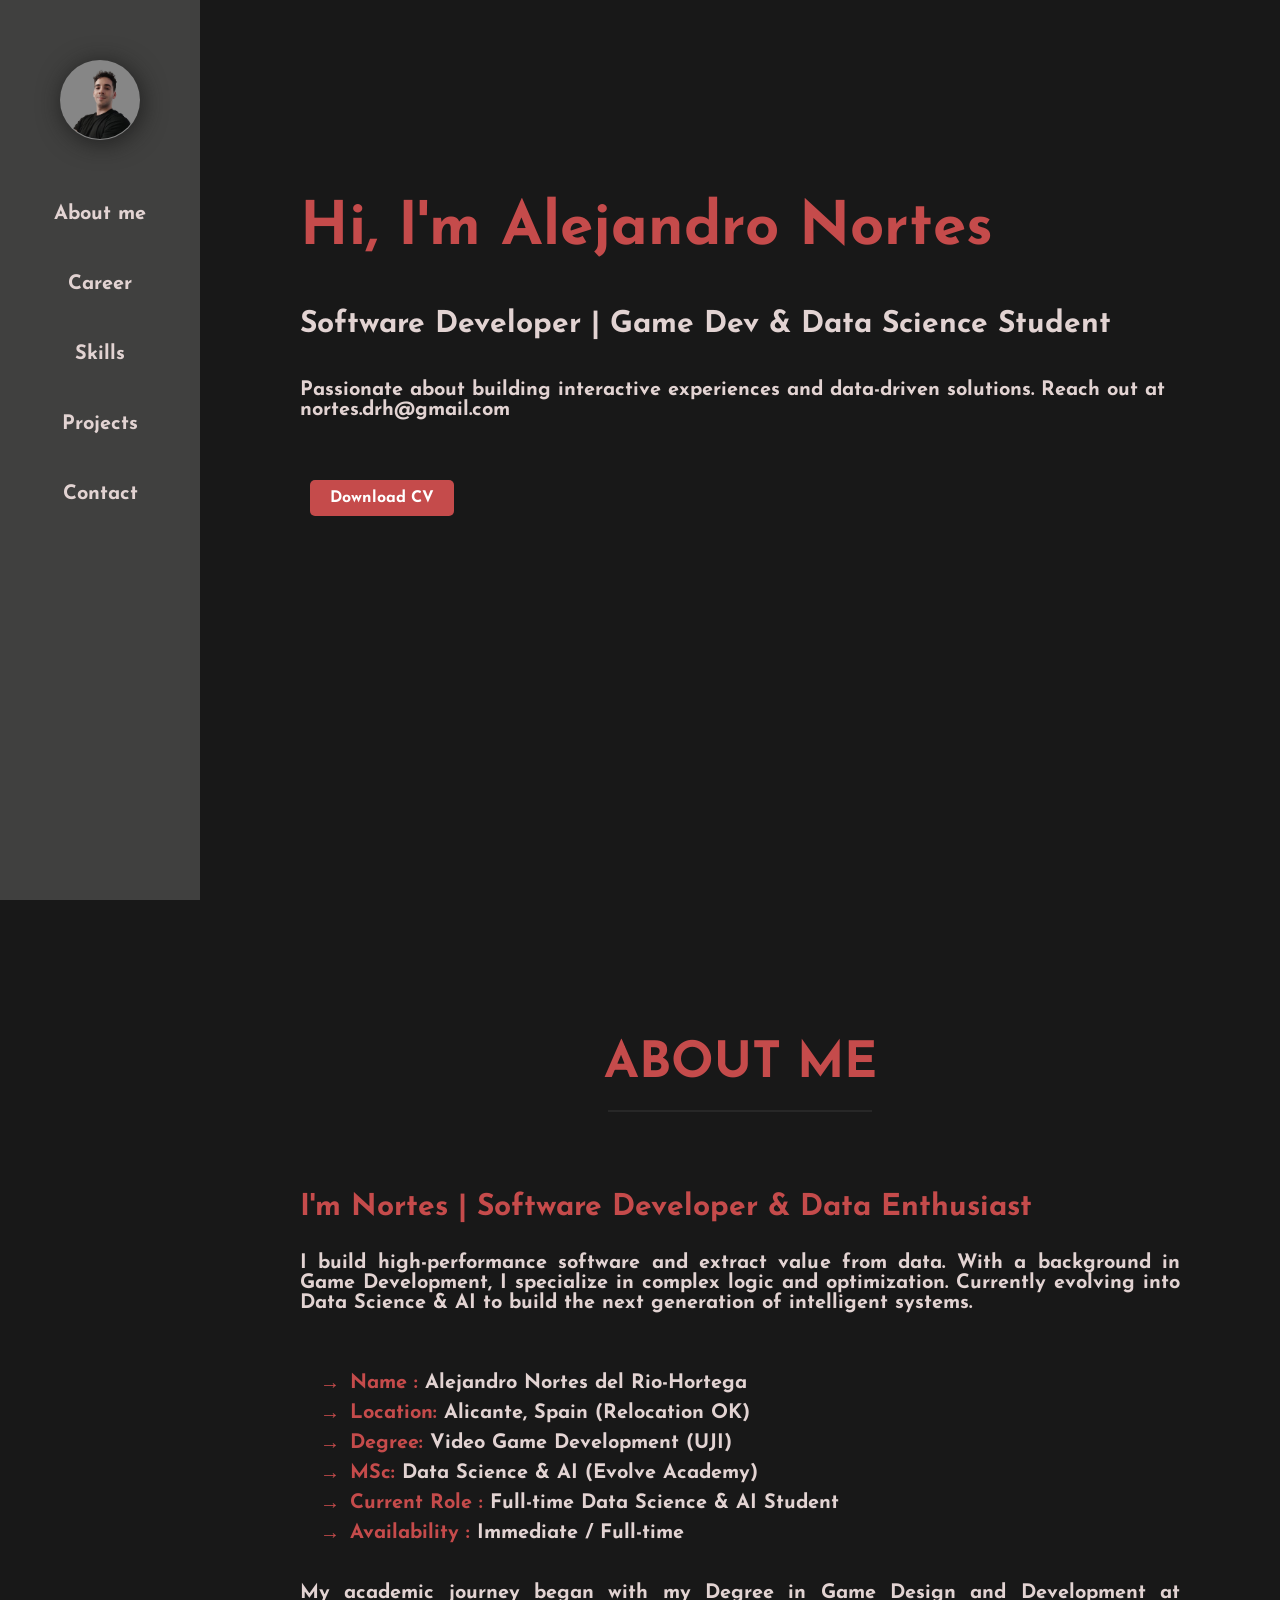
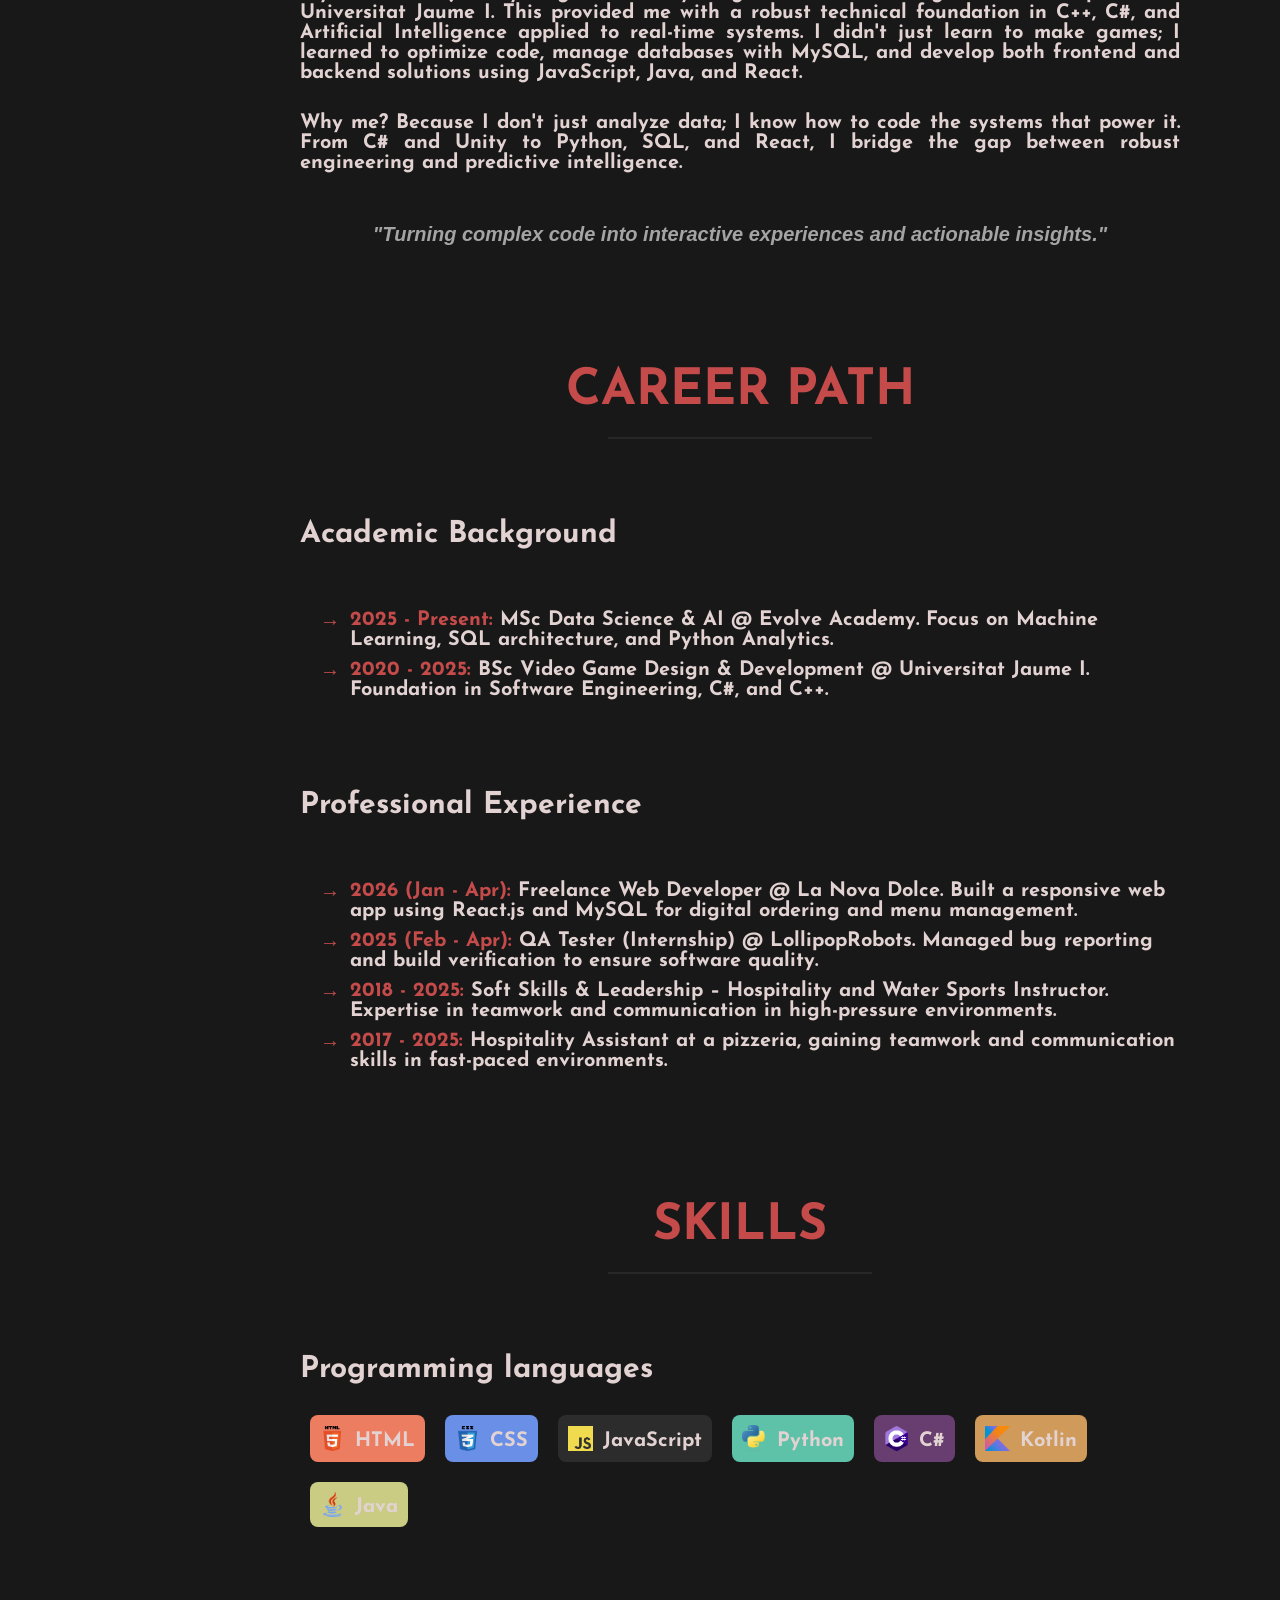
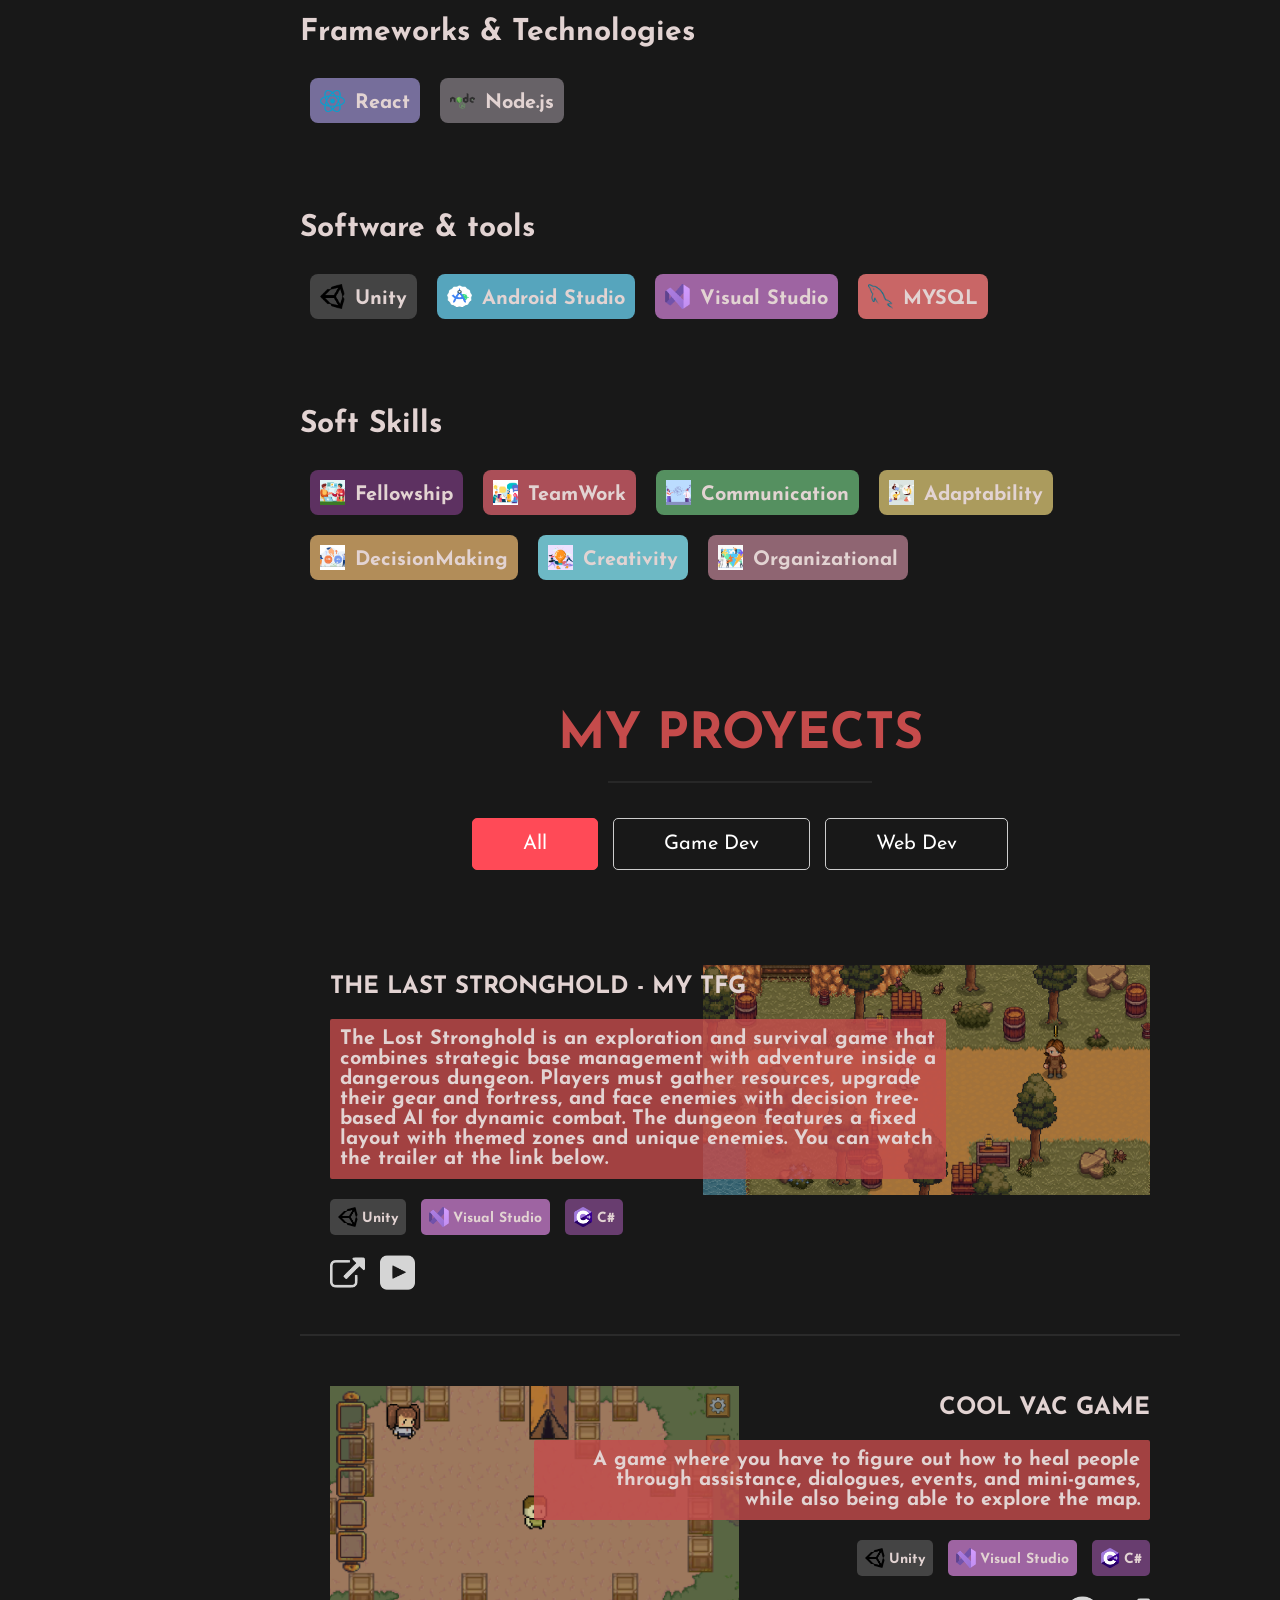
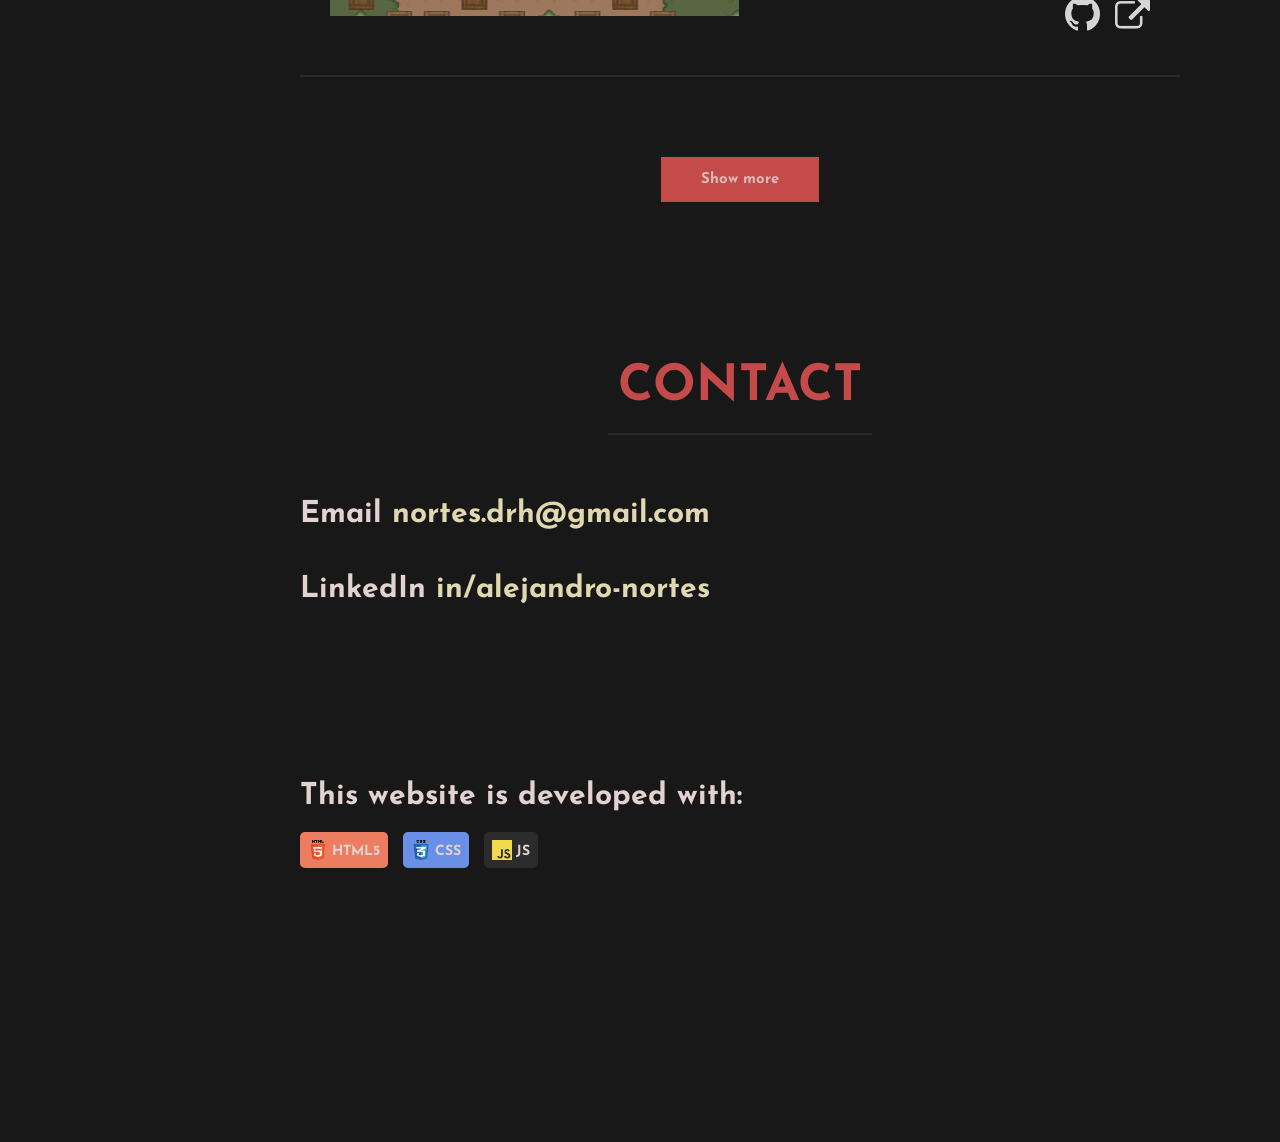
==== commit 7b09d809: "upgradeAll" ====
--- a/index.html
+++ b/index.html
@@ -53,16 +53,17 @@
                 <span>Hi, I'm Alejandro Nortes</span>
             </div>
             <div class="whatIdo">
-                <span>Game Design Developer</span>
+                <span>Software Developer | Game Dev & Data Science Student</span>
             </div>
             <div class="contactWithMe">
-                <span>If you want to stay in touch with me, don't hesitate to reach out in nortes.drh@gmail.com</span>
+                <span>Passionate about building interactive experiences and data-driven solutions. Reach out at nortes.drh@gmail.com</span>
             </div>
             <div class="go_cvc">
-                <a href="./images/CV-Alejandro_Nortes.pdf" class="button">Download CV</a>
+                <a href="./images/CVC(L)-Nortes_Alejandro.pdf" class="button">Download CV</a>
             </div>
         </div>
     </section>
+    
     
     <section id="about_me">
         <div class="about_me">
@@ -70,84 +71,83 @@
             <div class="divider_title"></div>
             
             <div class="name">
-                <span>Im Alejandro Nortes but everyone calls me Nortes</span>
+                <span>I'm Nortes | Software Developer & Data Enthusiast</span>
             </div>
         
             <div class="text">
-                <span>As a game developer, I create worlds where imagination knows no bounds 
-                    and every decision matters. My passion for technology and storytelling 
-                    drives me to design unique interactive experiences that challenge reality 
-                    and capture the essence of play. Explore my projects and join me on a journey 
-                    where each line of code becomes an adventure and every idea transforms into 
-                    an unforgettable experience.</span>
+                <span>
+                    I build high-performance software and extract value from data. 
+                    With a background in <b>Game Development</b>, I specialize in complex logic and optimization. 
+                    Currently evolving into <b>Data Science & AI</b> to build the next generation of intelligent systems.
+                </span>
             </div>
             
             <ul class="table">
                 <li><span class="firts">Name : </span> <span class="second">Alejandro Nortes del Rio-Hortega</span></li>
-                <li><span class="firts">Birthday : </span> <span class="second">03 / 05 / 2001</span></li>
-                <li><span class="firts">Location :</span> <span class="second">Alicante, Spain</span></li>
-                <li><span class="firts">Education :</span> <span class="second">Video game design and development</span></li>
-                <li><span class="firts">Current Role : </span> <span class="second">Freelance</span></li>
+                <li><span class="firts">Location:</span> <span class="second">Alicante, Spain (Relocation OK)</span></li>
+                <li><span class="firts">Degree:</span> <span class="second">Video Game Development (UJI)</span></li>
+                <li><span class="firts">MSc:</span> <span class="second">Data Science & AI (Evolve Academy)</span></li>
+                <li><span class="firts">Current Role : </span> <span class="second">Full-time Data Science & AI Student</span></li>
+                <li><span class="firts">Availability : </span> <span class="second">Immediate / Full-time</span></li>
             </ul>
 
             <div class="text">
                 <span>
-                    I studied Game Design and Development at Universitat Jaume I in Castellón, 
-                    where I explored a wide range of areas within the field: from game programming 
-                    in C++ and C#, artificial intelligence, and 3D graphics, to narrative design, 
-                    mobile game development, and multiplayer mechanics. I also gained solid 
-                    experience in frontend and backend development, working with technologies 
-                    such as HTML, CSS, JavaScript, MySQL, Java, GitHub, Unity, among others. This 
-                    academic journey has provided me with both technical and creative tools to 
-                    build interactive, meaningful experiences.
+                    My academic journey began with my <b>Degree in Game Design and Development</b> at Universitat Jaume I. 
+                    This provided me with a robust technical foundation in <b>C++, C#, and Artificial Intelligence</b> applied to 
+                    real-time systems. I didn't just learn to make games; I learned to optimize code, manage databases with <b>MySQL</b>, 
+                    and develop both frontend and backend solutions using <b>JavaScript, Java, and React</b>.
                 </span>
             </div>
 
             <div class="text">
                 <span>
-                    I am open to further exploring other languages.
+                    <b>Why me?</b> Because I don't just analyze data; I know how to <b>code</b> the systems that power it. 
+                    From <b>C# and Unity</b> to <b>Python, SQL, and React</b>, I bridge the gap between robust engineering 
+                    and predictive intelligence.
                 </span>
+            </div>
+
+            <div class="text" style="text-align: center; margin-top: 20px; color:rgb(164, 164, 164)">
+                <span><i>"Turning complex code into interactive experiences and actionable insights."</i></span>
             </div>
         </div>
     </section>
 
     <section id="career">
         <div class="career">
-            <div class="title"><span>CAREER</span></div>
+            <div class="title"><span>CAREER PATH</span></div>
             <div class="divider_title"></div>
-    
-            <div class="text">
-                <span>
-                    My academic journey in Game Design and Development at Universitat Jaume I in 
-                    Castellón laid the foundation for my technical and creative skills. Over the 
-                    years, I’ve combined my studies with hands-on work experience in various 
-                    environments.
-                </span>
-            </div>
-    
+
+            <div class="mini_title"><span>Academic Background</span></div>
             <ul class="table">
                 <li>
-                    <span class="firts">2024:</span> 
-                    <span class="second">Internship at LollipopRobots as QA-Tester – Participated 
-                        in the testing process of game builds, reported bugs, verified gameplay 
-                        functionality, and collaborated with the development team to improve the 
-                        overall quality of the project.</span>
+                    <span class="firts">2025 - Present:</span> 
+                    <span class="second"><b>MSc Data Science & AI</b> @ Evolve Academy. Focus on Machine Learning, SQL architecture, and Python Analytics.</span>
                 </li>
                 <li>
-                    <span class="firts">2023 - Present:</span> 
-                    <span class="second">Freelance Game Developer – Working on personal and 
-                        collaborative projects, exploring gameplay mechanics, AI systems, and UI design.</span>
+                    <span class="firts">2020 - 2025:</span> 
+                    <span class="second"><b>BSc Video Game Design & Development</b> @ Universitat Jaume I. Foundation in Software Engineering, C#, and C++.</span>
+                </li>
+            </ul>
+
+            <div class="mini_title"><span>Professional Experience</span></div>
+            <ul class="table">
+                <li>
+                    <span class="firts">2026 (Jan - Apr):</span> 
+                    <span class="second"><b>Freelance Web Developer</b> @ La Nova Dolce. Built a responsive web app using <b>React.js</b> and <b>MySQL</b> for digital ordering and menu management.</span>
+                </li>
+                <li>
+                    <span class="firts">2025 (Feb - Apr):</span> 
+                    <span class="second"><b>QA Tester (Internship)</b> @ LollipopRobots. Managed bug reporting and build verification to ensure software quality.</span>
                 </li>
                 <li>
                     <span class="firts">2018 - 2025:</span> 
-                    <span class="second">Children’s Activities Instructor – Led water-based 
-                        sports like paddle surfing, windsurfing, and sailing during summer 
-                        seasons.</span>
+                    <span class="second"><b>Soft Skills & Leadership</b> – Hospitality and Water Sports Instructor. Expertise in teamwork and communication in high-pressure environments.</span>
                 </li>
                 <li>
-                    <span class="firts">2017 - 2025:</span> 
-                    <span class="second">Hospitality – Worked at a pizzeria, gaining teamwork 
-                        and communication skills in fast-paced environments.</span>
+                    <span class="firts">2017 - 2025:</span>
+                    <span class="second">Hospitality Assistant at a pizzeria, gaining teamwork and communication skills in fast-paced environments.</span>
                 </li>
             </ul>
         </div>
--- a/styles.css
+++ b/styles.css
@@ -82,7 +82,7 @@
     transition: 0.3s;
 }
 .my_image img:hover {
-    transform: scale(1.15);
+    transform: scale(1.1);
 }
 .overlay-menu-list li {
     margin: 20px 0;
@@ -147,6 +147,7 @@
     width: auto;
     transition: 0.3s;
     
+    background-color: rgb(134, 134, 134);
     border: 1px solid rgba(245, 245, 245, 0); /* Borde con color */
     border-radius: 100%;
     box-shadow: 2px 3px 25px rgba(23, 23, 23, 0.8) 
@@ -273,7 +274,7 @@
     padding-top: 80px;
     font-size: 30px;
     font-weight: 700;
-    color: rgb(226, 211, 210);
+    color: rgb(197, 75, 75);
     text-decoration-style: solid;
 }
 
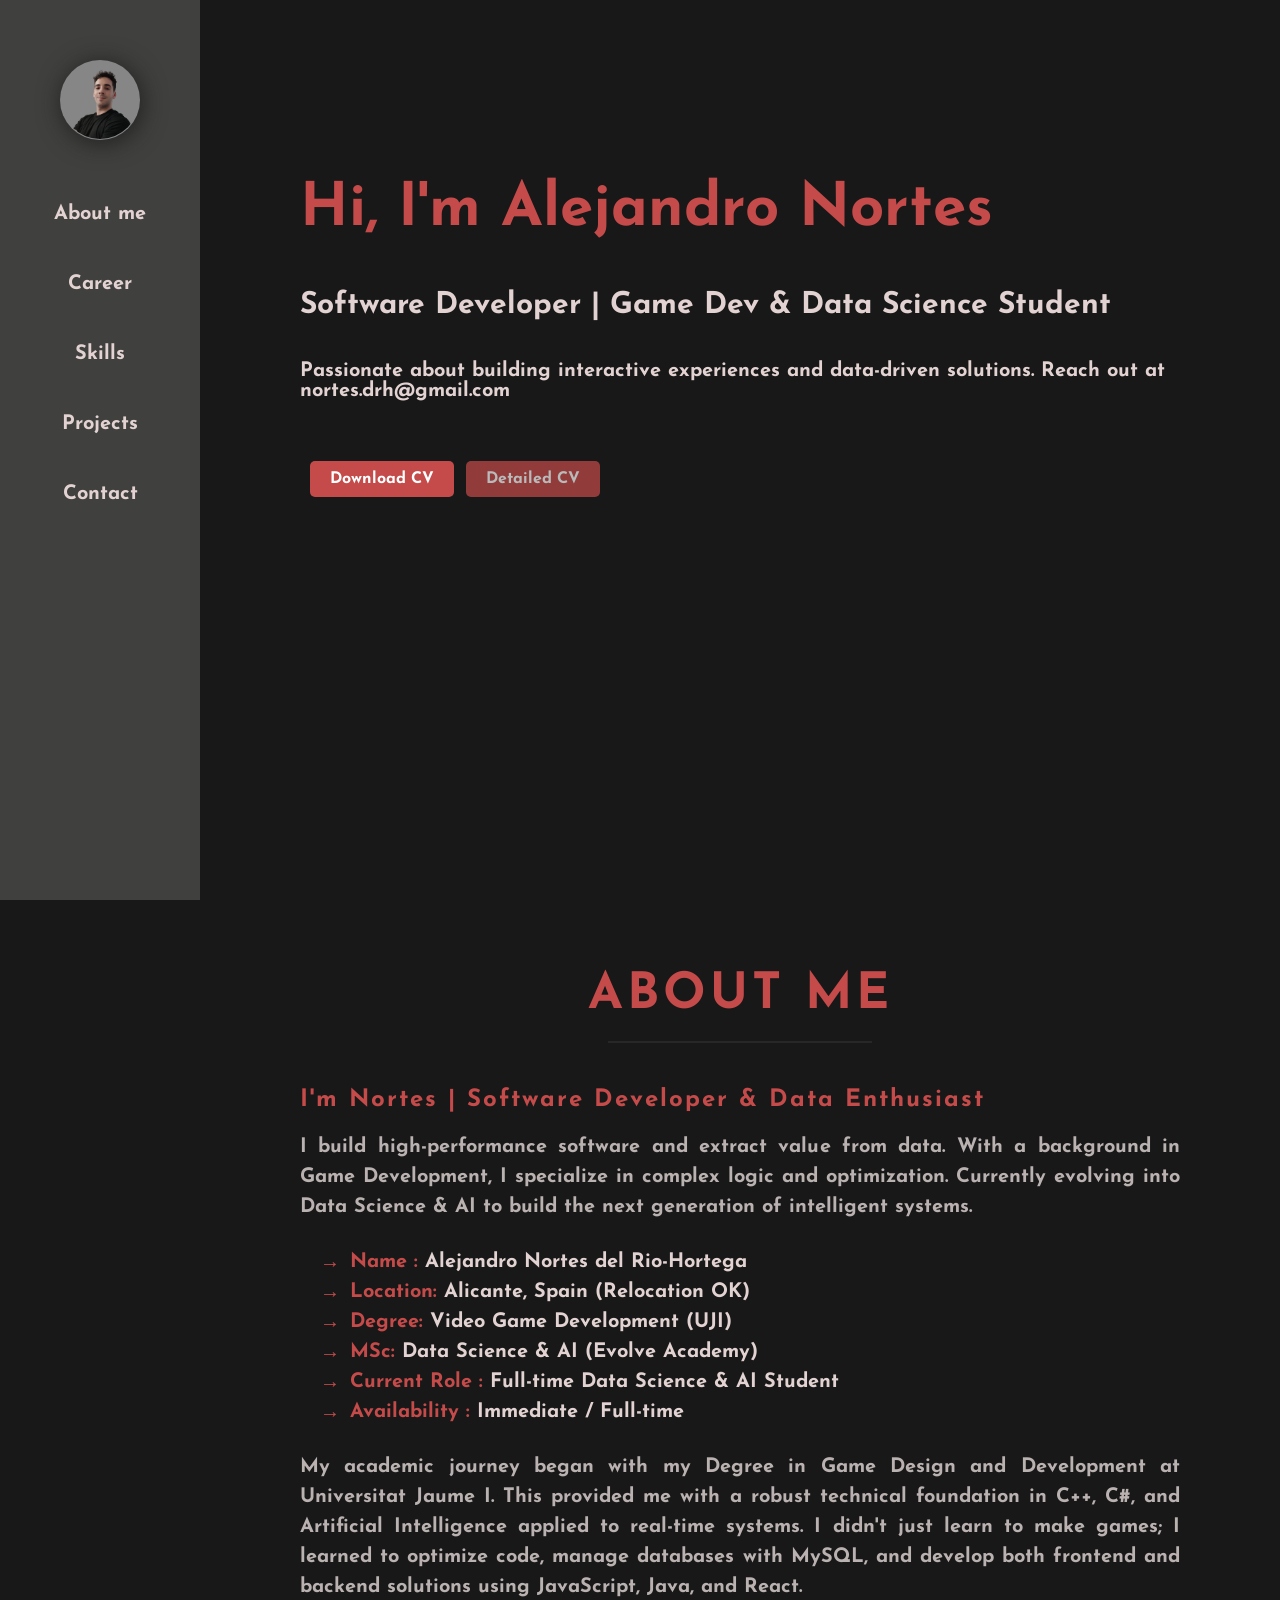
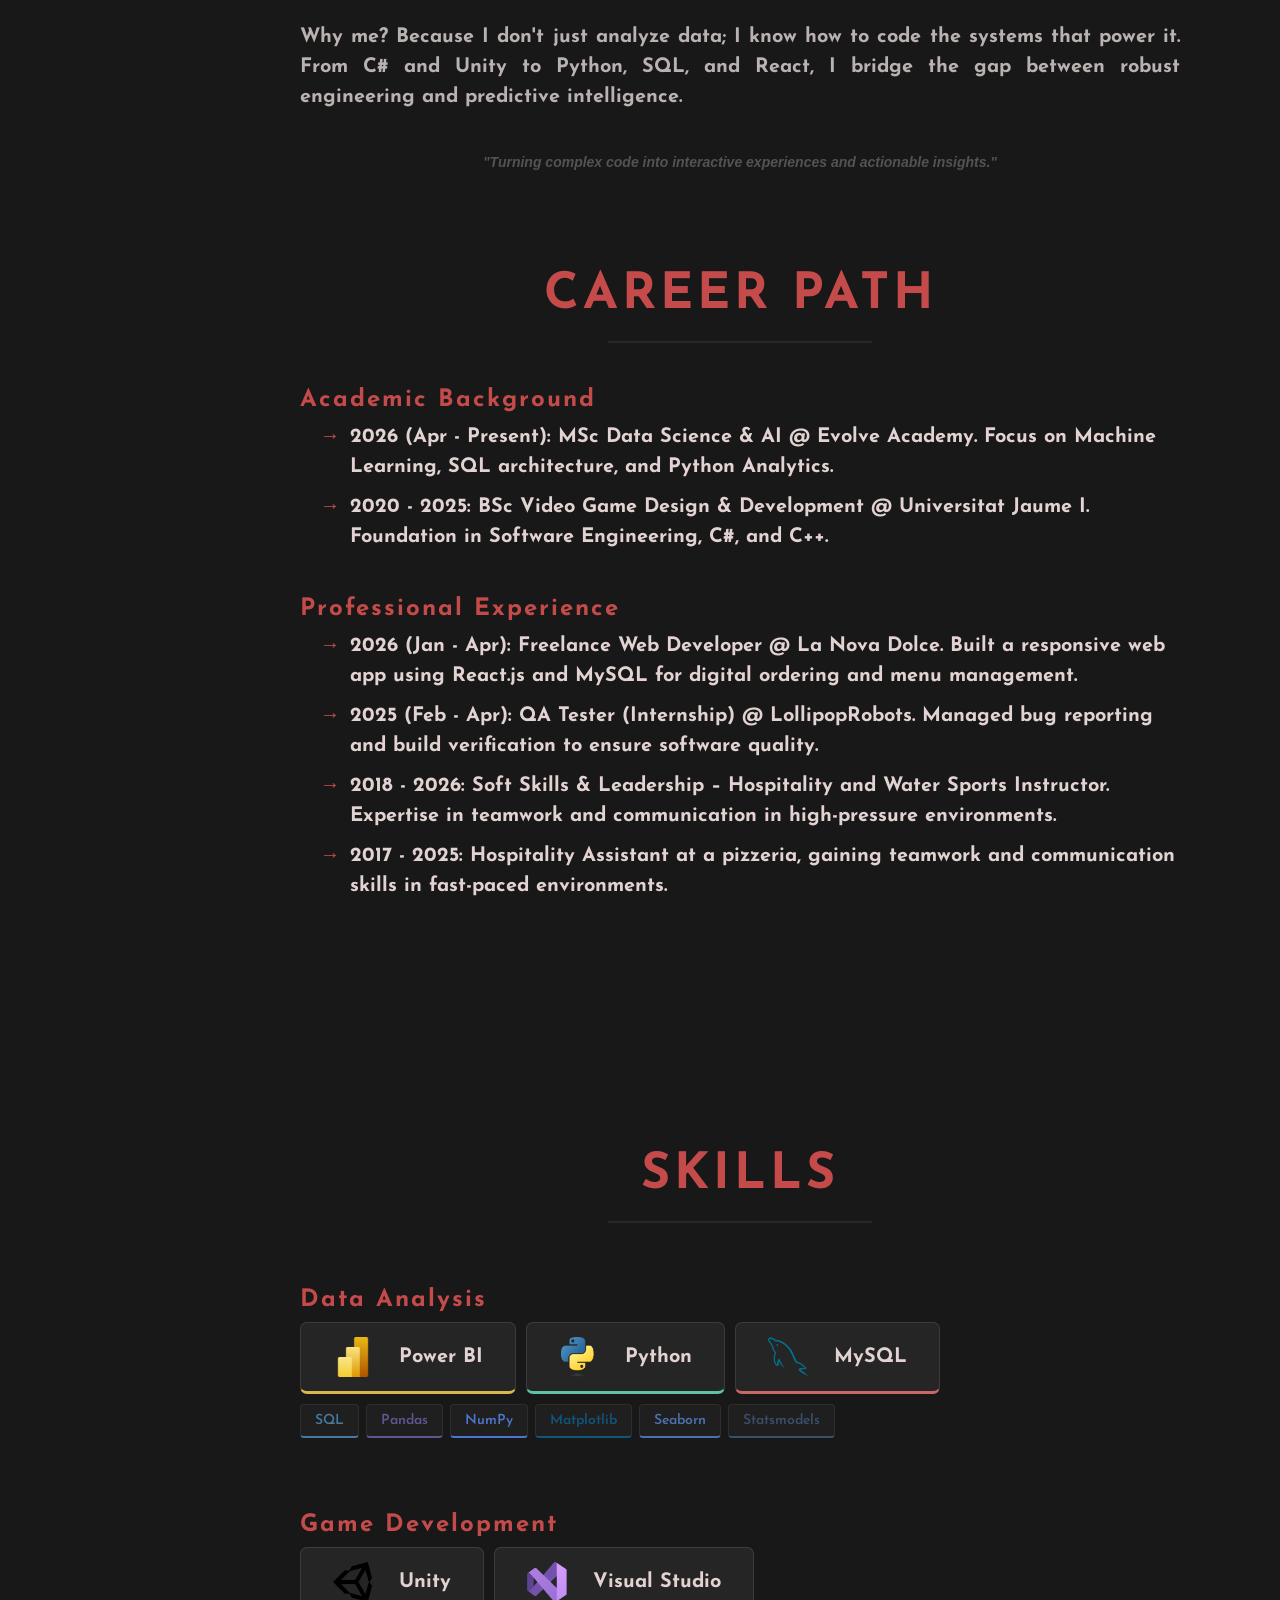
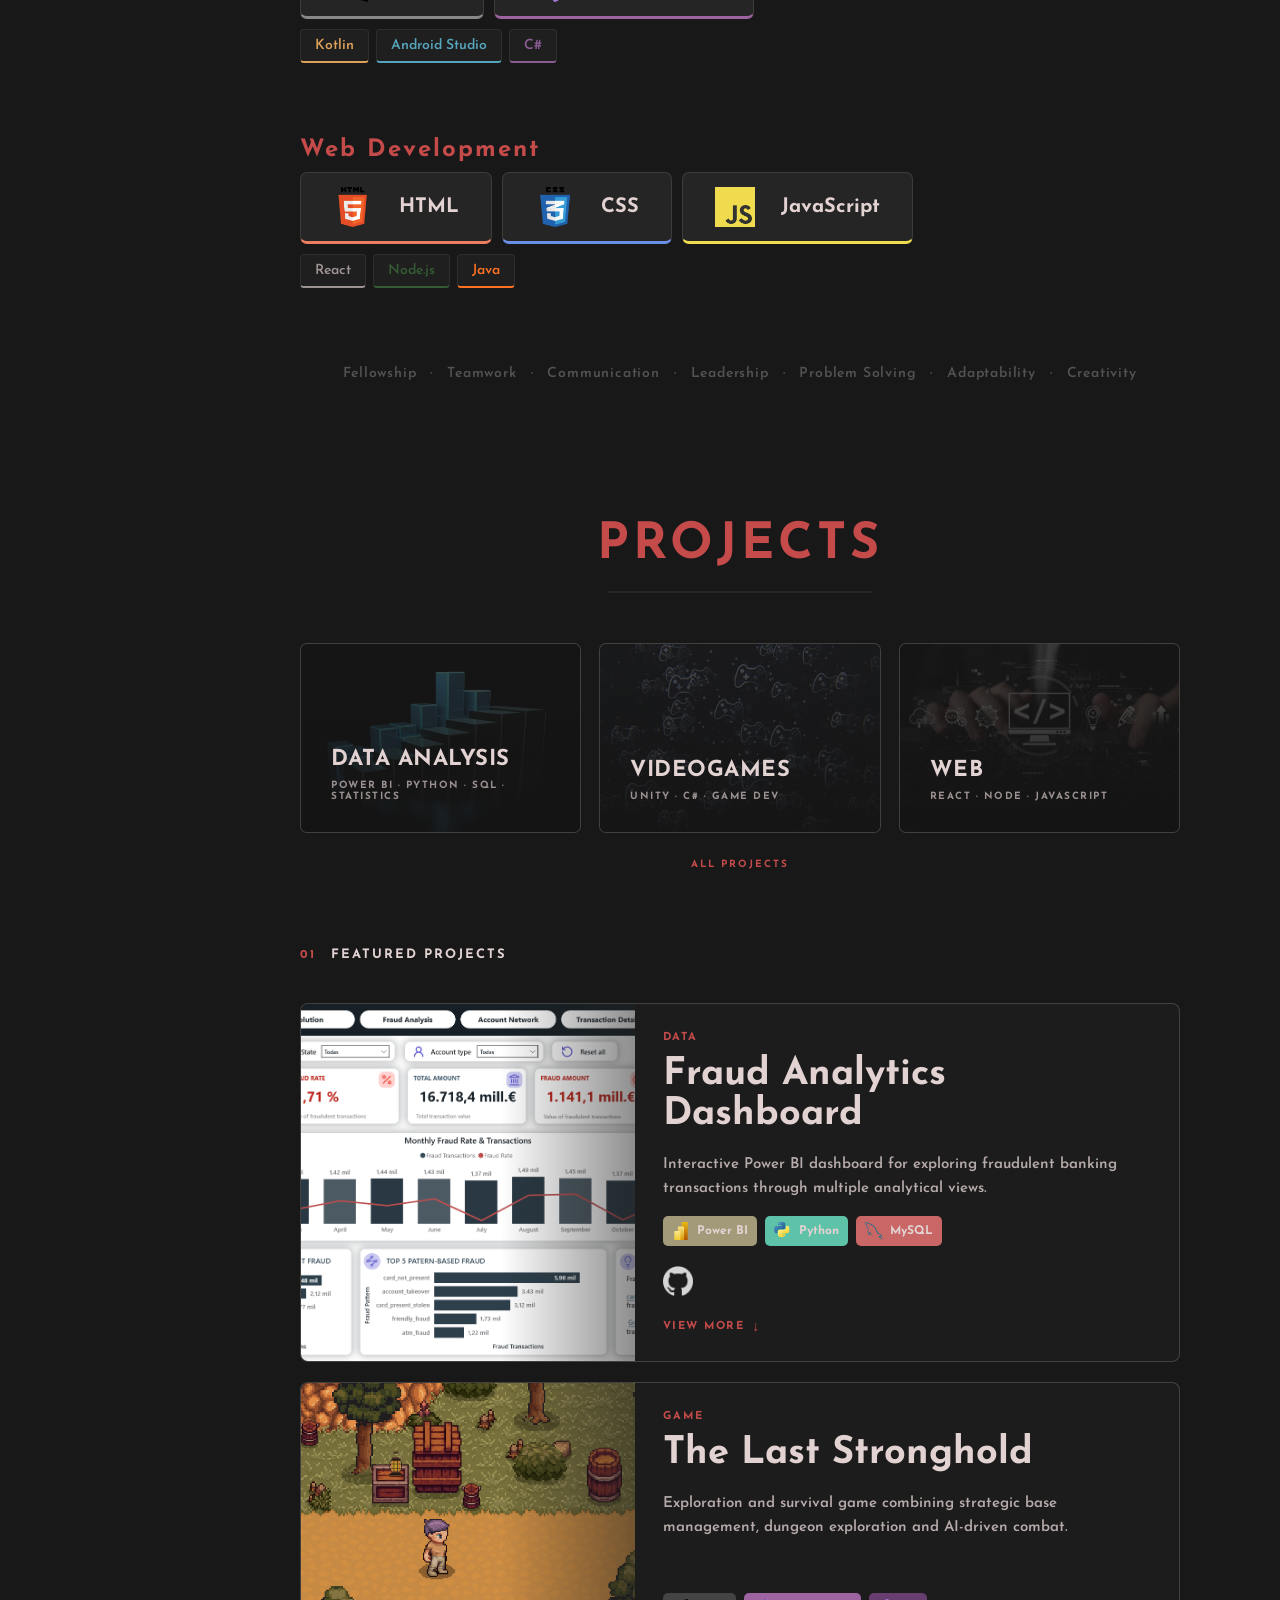
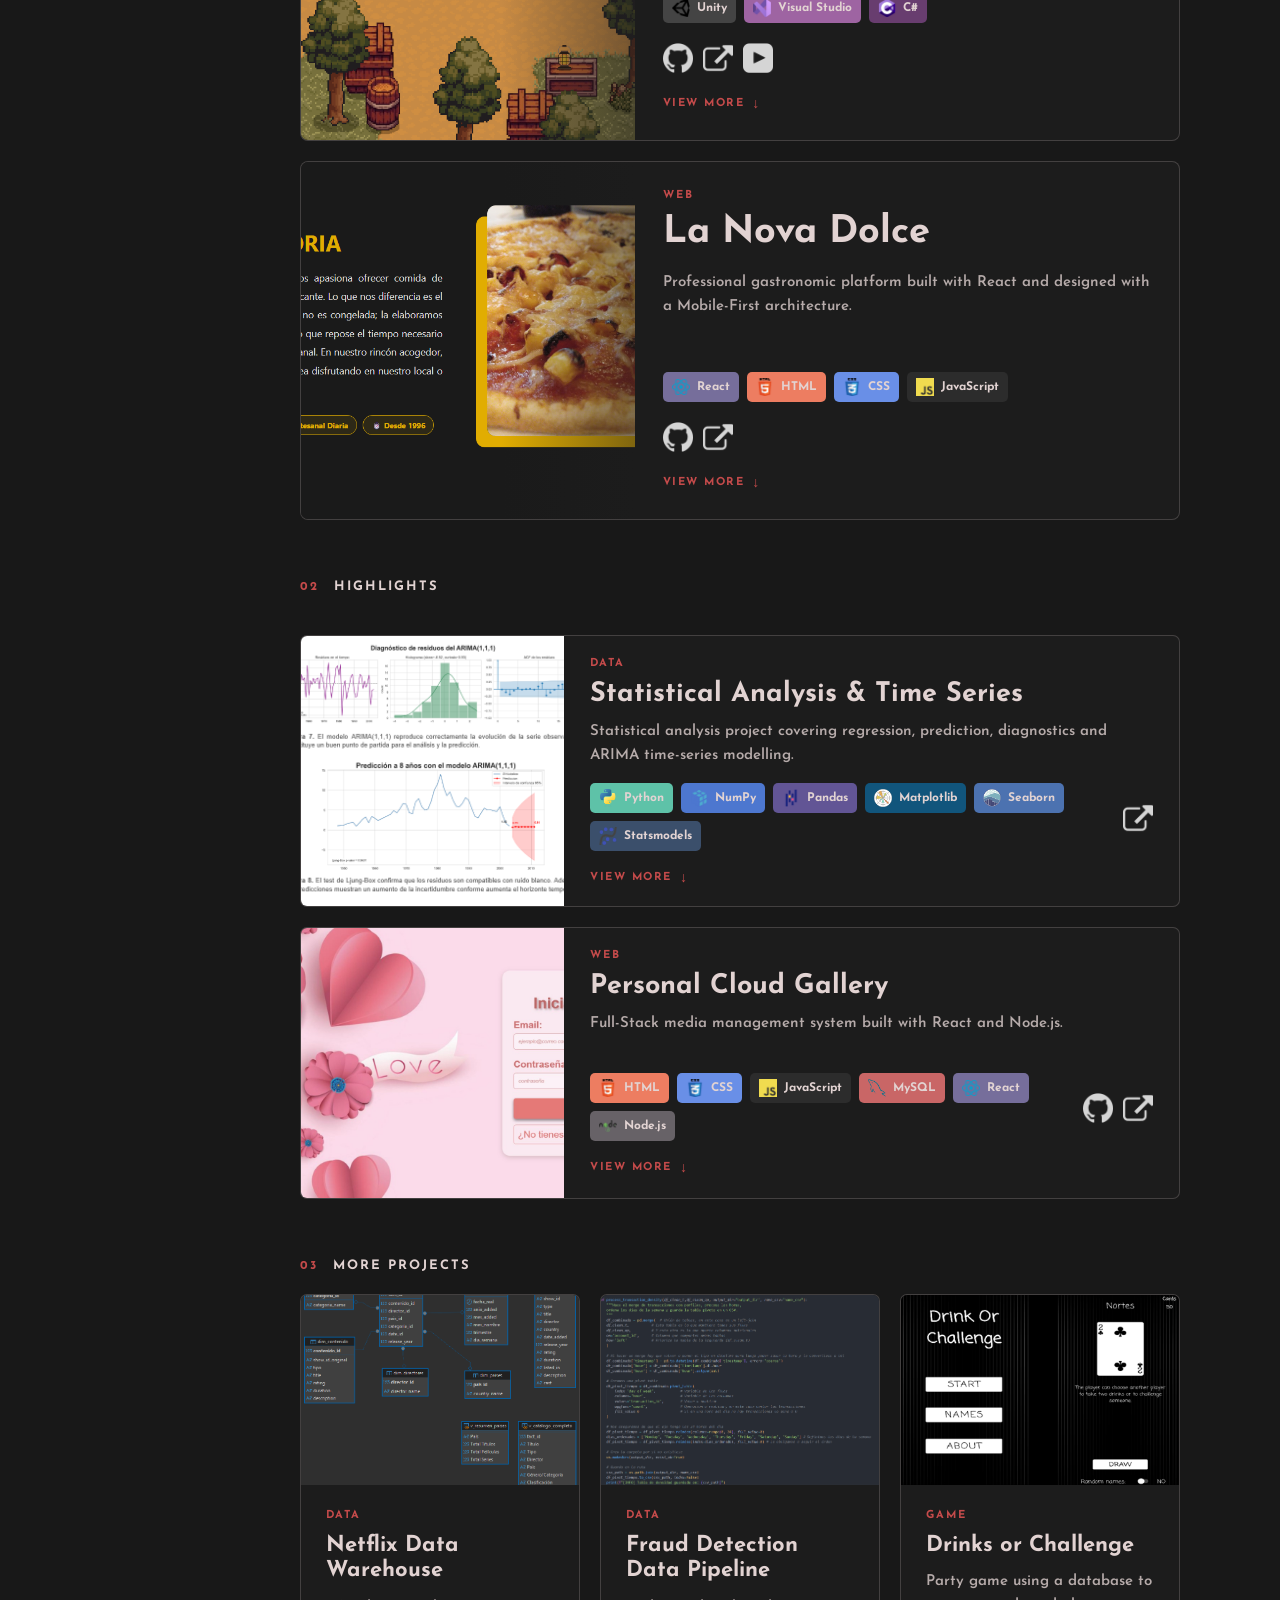
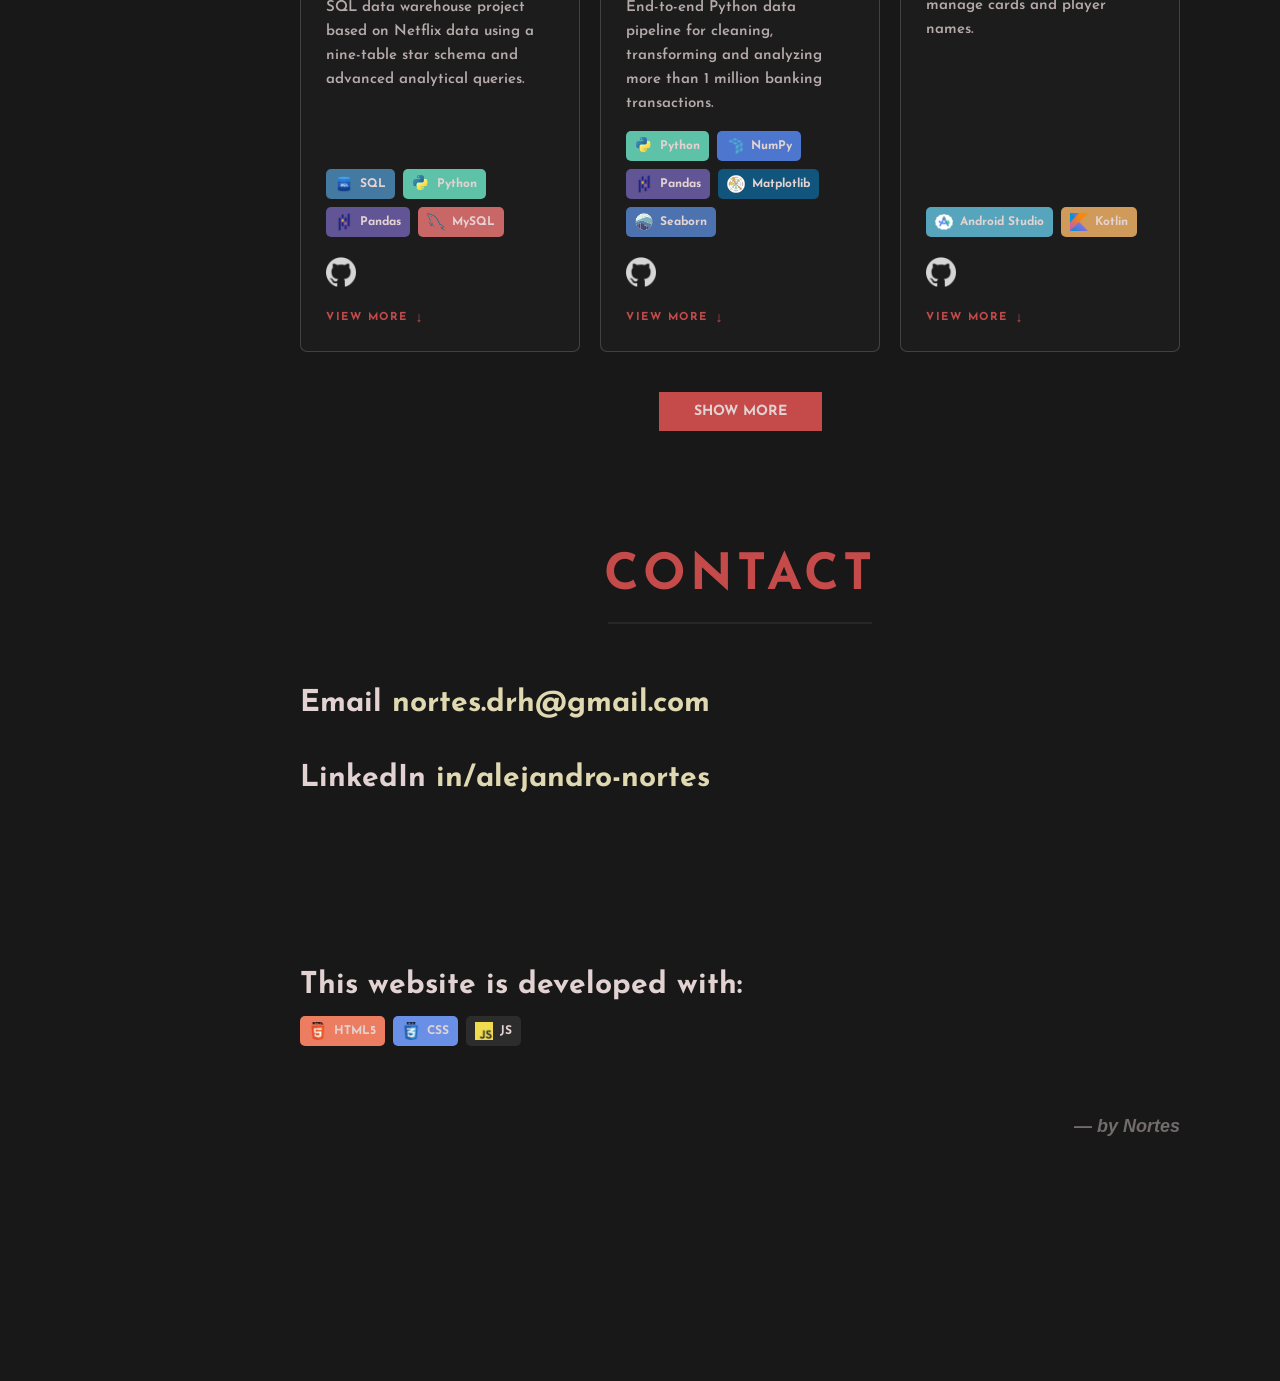
==== commit 4f8f2b27: "big_update" ====
--- a/index.html
+++ b/index.html
@@ -1,657 +1,61 @@
+
 <!DOCTYPE html>
 <html lang="en">
+
 <head>
     <meta charset="UTF-8">
     <meta name="viewport" content="width=device-width, initial-scale=1.0">
+
     <title>NortesDev</title>
-    <link rel="stylesheet" href="styles.css">
-    <link rel="stylesheet" href="https://cdnjs.cloudflare.com/ajax/libs/animate.css/4.1.1/animate.min.css"/>
+
+    <link rel="stylesheet" href="css/styles.css">
+
+    <link rel="stylesheet" href="css/navbar.css">
+    <link rel="stylesheet" href="css/home.css">
+    <link rel="stylesheet" href="css/about.css">
+    <link rel="stylesheet" href="css/career.css">
+    <link rel="stylesheet" href="css/skills.css">
+    <link rel="stylesheet" href="css/projects.css">
+    <link rel="stylesheet" href="css/contact.css">
+    
+
+    <link
+        rel="stylesheet"
+        href="https://cdnjs.cloudflare.com/ajax/libs/animate.css/4.1.1/animate.min.css"
+    >
 </head>
+
 <body>
 
-    <div class="nav_toggle" onclick="toggleMenu()">☰</div>
+    <!-- NAVBAR -->
+    <div id="navbar"></div>
 
-    <!-- MENU EMCABEZADO -->
-    <div class="container">
-        <div class="nav_logo"><a href="#start">
-            <img src="images/mifoto.png" alt="logoAlex"></a>
-        </div>
-        <nav>
-            <ul class="nav_menu">
-                <li><a href="#about_me">About me</a></li>
-                <li><a href="#career">Career</a></li>
-                <li><a href="#skills">Skills</a></li>
-                <li><a href="#projects">Projects</a></li>
-                <li><a href="#contact">Contact</a></li>
-            </ul>
-        </nav>
-    </div>
+    <main>
 
-    <!-- Overlay Menu -->
-    <div id="overlayMenu" class="overlay-menu">
-        <ul class="overlay-menu-list">
-            <li>
-                <a href="#start" onclick="toggleMenu()">
-                    <div class="my_image">
-                        <img src="images/mifoto.png" alt="logoAlex">
-                    </div>
-                </a>
-            </li>
-            <li><a href="#about_me" onclick="toggleMenu()">About me</a></li>
-            <li><a href="#career" onclick="toggleMenu()">Career</a></li>
-            <li><a href="#skills" onclick="toggleMenu()">Skills</a></li>
-            <li><a href="#projects" onclick="toggleMenu()">Projects</a></li>
-            <li><a href="#contact" onclick="toggleMenu()">Contact</a></li>
-        </ul>
-    </div>
+        <!-- HOME -->
+        <div id="home"></div>
 
-    
-    <!-- INICIO -->
-    <section id="start">
-        <div class="inicio">
-            <div class="name">
-                <span>Hi, I'm Alejandro Nortes</span>
-            </div>
-            <div class="whatIdo">
-                <span>Software Developer | Game Dev & Data Science Student</span>
-            </div>
-            <div class="contactWithMe">
-                <span>Passionate about building interactive experiences and data-driven solutions. Reach out at nortes.drh@gmail.com</span>
-            </div>
-            <div class="go_cvc">
-                <a href="./images/CVC(L)-Nortes_Alejandro.pdf" class="button">Download CV</a>
-            </div>
-        </div>
-    </section>
-    
-    
-    <section id="about_me">
-        <div class="about_me">
-            <div class="title"><span>ABOUT ME</span></div>
-            <div class="divider_title"></div>
-            
-            <div class="name">
-                <span>I'm Nortes | Software Developer & Data Enthusiast</span>
-            </div>
-        
-            <div class="text">
-                <span>
-                    I build high-performance software and extract value from data. 
-                    With a background in <b>Game Development</b>, I specialize in complex logic and optimization. 
-                    Currently evolving into <b>Data Science & AI</b> to build the next generation of intelligent systems.
-                </span>
-            </div>
-            
-            <ul class="table">
-                <li><span class="firts">Name : </span> <span class="second">Alejandro Nortes del Rio-Hortega</span></li>
-                <li><span class="firts">Location:</span> <span class="second">Alicante, Spain (Relocation OK)</span></li>
-                <li><span class="firts">Degree:</span> <span class="second">Video Game Development (UJI)</span></li>
-                <li><span class="firts">MSc:</span> <span class="second">Data Science & AI (Evolve Academy)</span></li>
-                <li><span class="firts">Current Role : </span> <span class="second">Full-time Data Science & AI Student</span></li>
-                <li><span class="firts">Availability : </span> <span class="second">Immediate / Full-time</span></li>
-            </ul>
+        <!-- ABOUT ME -->
+        <div id="about"></div>
 
-            <div class="text">
-                <span>
-                    My academic journey began with my <b>Degree in Game Design and Development</b> at Universitat Jaume I. 
-                    This provided me with a robust technical foundation in <b>C++, C#, and Artificial Intelligence</b> applied to 
-                    real-time systems. I didn't just learn to make games; I learned to optimize code, manage databases with <b>MySQL</b>, 
-                    and develop both frontend and backend solutions using <b>JavaScript, Java, and React</b>.
-                </span>
-            </div>
+        <!-- CAREER -->
+        <div id="career"></div>
 
-            <div class="text">
-                <span>
-                    <b>Why me?</b> Because I don't just analyze data; I know how to <b>code</b> the systems that power it. 
-                    From <b>C# and Unity</b> to <b>Python, SQL, and React</b>, I bridge the gap between robust engineering 
-                    and predictive intelligence.
-                </span>
-            </div>
+        <!-- SKILLS -->
+        <div id="skills"></div>
 
-            <div class="text" style="text-align: center; margin-top: 20px; color:rgb(164, 164, 164)">
-                <span><i>"Turning complex code into interactive experiences and actionable insights."</i></span>
-            </div>
-        </div>
-    </section>
+        <!-- PROJECTS -->
+        <div id="projects"></div>
 
-    <section id="career">
-        <div class="career">
-            <div class="title"><span>CAREER PATH</span></div>
-            <div class="divider_title"></div>
+        <!-- CONTACT -->
+        <div id="contact"></div>
 
-            <div class="mini_title"><span>Academic Background</span></div>
-            <ul class="table">
-                <li>
-                    <span class="firts">2025 - Present:</span> 
-                    <span class="second"><b>MSc Data Science & AI</b> @ Evolve Academy. Focus on Machine Learning, SQL architecture, and Python Analytics.</span>
-                </li>
-                <li>
-                    <span class="firts">2020 - 2025:</span> 
-                    <span class="second"><b>BSc Video Game Design & Development</b> @ Universitat Jaume I. Foundation in Software Engineering, C#, and C++.</span>
-                </li>
-            </ul>
+    </main>
 
-            <div class="mini_title"><span>Professional Experience</span></div>
-            <ul class="table">
-                <li>
-                    <span class="firts">2026 (Jan - Apr):</span> 
-                    <span class="second"><b>Freelance Web Developer</b> @ La Nova Dolce. Built a responsive web app using <b>React.js</b> and <b>MySQL</b> for digital ordering and menu management.</span>
-                </li>
-                <li>
-                    <span class="firts">2025 (Feb - Apr):</span> 
-                    <span class="second"><b>QA Tester (Internship)</b> @ LollipopRobots. Managed bug reporting and build verification to ensure software quality.</span>
-                </li>
-                <li>
-                    <span class="firts">2018 - 2025:</span> 
-                    <span class="second"><b>Soft Skills & Leadership</b> – Hospitality and Water Sports Instructor. Expertise in teamwork and communication in high-pressure environments.</span>
-                </li>
-                <li>
-                    <span class="firts">2017 - 2025:</span>
-                    <span class="second">Hospitality Assistant at a pizzeria, gaining teamwork and communication skills in fast-paced environments.</span>
-                </li>
-            </ul>
-        </div>
-    </section>
+    <script src="js/navigation.js"></script>
+    <script src="js/projects.js"></script>
+    <script src="js/main.js"></script>
 
-    <section id="skills">
-        <!-- Skills -->
-        <div class="skills">
-            <div class="title"><span>SKILLS</span></div>
-            <div class="divider_title"></div>
-            
-            <!-- Languages -->
-            <div>
-                <div class="mini_title">
-                    <span>Programming languages</span>
-                </div>
+</body>
 
-                <div class="mini_container">
-                    <!-- HTML -->
-                    <div class="block_skill html">
-                        <img src="images/logo_html5.png" alt="HTML Logo">
-                        <span>HTML</span>
-                    </div>
-                    <!-- CSS -->
-                    <div class="block_skill css">
-                        <img src="images/logo_css.png" alt="CSS Logo">
-                        <span>CSS</span>
-                    </div>
-                    <!-- JavaScript -->
-                    <div class="block_skill js">
-                        <img src="images/logo_js.png" alt="JavaScript Logo">
-                        <span>JavaScript</span>
-                    </div>
-                    <!-- Python -->
-                    <div class="block_skill python">
-                        <img src="images/logo_python.png" alt="Python Logo">
-                        <span>Python</span>
-                    </div>
-                    <!-- C# -->
-                    <div class="block_skill csharp">
-                        <img src="images/logo_CSharp.png" alt="C# Logo">
-                        <span>C#</span>
-                    </div>
-                    <!-- Kotlin -->
-                    <div class="block_skill kotlin">
-                        <img src="images/logo_kotlin.png" alt="Kotlin Logo">
-                        <span>Kotlin</span>
-                    </div>
-                    <!-- Java -->
-                    <div class="block_skill java">
-                        <img src="images/logo_java.png" alt="Java Logo">
-                        <span>Java</span>
-                    </div>
-
-                </div>
-            </div>
-
-            <!-- Frameworks & technologies -->
-            <div>
-                <div class="mini_title">
-                    <span>Frameworks & Technologies</span>
-                </div>
-
-                <div class="mini_container">
-                    <div class="block_skill react">
-                        <img src="images/logo_react.png" alt="React">
-                        <span>React</span>
-                    </div>
-                    <div class="block_skill node">
-                        <img src="images/logo_node.png" alt="Node.js">
-                        <span>Node.js</span>
-                    </div>
-
-                </div>
-            </div>
-
-            <!-- Software -->
-            <div>
-                <div class="mini_title">
-                    <span>Software & tools</span>
-                </div>
-
-                <div class="mini_container">
-                    <!-- Unity -->
-                    <div class="block_skill unity">
-                        <img src="images/logo_unity.png" alt="Unity Logo">
-                        <span>Unity</span>
-                    </div>
-                    <!-- Android Studio -->
-                    <div class="block_skill android">
-                        <img src="images/logo_androidStudio.png" alt="Android Studio Logo">
-                        <span>Android Studio</span>
-                    </div>
-                    <!-- Visual Studio -->
-                    <div class="block_skill visual">
-                        <img src="images/logo_vc.png" alt="Visual Studio Logo">
-                        <span>Visual Studio</span>
-                    </div>
-                    <!-- MYSQL -->
-                    <div class="block_skill mysql">
-                        <img src="images/logo_mysql.png" alt="MySQL Logo">
-                        <span>MYSQL</span>
-                    </div>
-
-                </div>
-            </div>
-            <!-- Habilities -->
-            <div>
-                <div class="mini_title">
-                    <span>Soft Skills</span>
-                </div>
-
-                <div class="mini_container">
-                    <!-- Fellowship -->
-                    <div class="block_skill fellowship">
-                        <img src="images/fellow_ship.png" alt="FellowShip Logo">
-                        <span>Fellowship</span>
-                    </div>
-                    <!-- TeamWork -->
-                    <div class="block_skill teamwork">
-                        <img src="images/teamwork.png" alt="TeamWork Logo">
-                        <span>TeamWork</span>
-                    </div>
-                    <!-- Communication -->
-                    <div class="block_skill communication">
-                        <img src="images/communication.png" alt="Communication Logo">
-                        <span>Communication</span>
-                    </div>
-                    <!-- Adaptability -->
-                    <div class="block_skill adaptability">
-                        <img src="images/adaptability.png" alt="Adaptability Logo">
-                        <span>Adaptability</span>
-                    </div>
-                    <!-- DecisionMaking -->
-                    <div class="block_skill decisionMaking">
-                        <img src="images/decision_making.png" alt="DecisionMaking Logo">
-                        <span>DecisionMaking</span>
-                    </div>
-                    <!-- Creativity -->
-                    <div class="block_skill creativity">
-                        <img src="images/creativity.png" alt="Creativity Logo">
-                        <span>Creativity</span>
-                    </div>
-                    <!-- Organizational -->
-                    <div class="block_skill organizational">
-                        <img src="images/organizational.png" alt="Organizational Logo">
-                        <span>Organizational</span>
-                    </div>
-                </div>
-            </div>
-        </div>
-    </section>
-
-    <section id="projects">
-        <!-- PROYECTS -->
-        <div class="proyect">
-            <div class="proyects_title">
-                <span>MY PROYECTS</span>
-                <div class="divider_title"></div>
-            </div>
-            <div class="filter-container">
-                <button class="filter-btn active" data-filter="all">All</button>
-                <button class="filter-btn" data-filter="game">Game Dev</button>
-                <button class="filter-btn" data-filter="web">Web Dev</button>
-            </div>
-    
-            <div class="carousel-items">
-    
-                <!-- THE LAST STRONGHOLD-->
-                <div class="carousel-item game">
-                    <div id="title_thelaststronghold" class="game-title title_left">THE LAST STRONGHOLD - MY TFG</div>
-                    
-                    <div id="image_thelaststronghold" class="image_side img_left">
-                        <img src="images/thelaststronghold.png" alt="TheLastStronghold">
-                    </div>
-
-                    <div id="text_thelaststronghold" class="game_text text_left">The Lost Stronghold is an exploration 
-                        and survival game that combines strategic base management with adventure inside a dangerous dungeon. 
-                        Players must gather resources, upgrade their gear and fortress, and face enemies with decision tree-based 
-                        AI for dynamic combat. The dungeon features a fixed layout with themed zones and unique enemies.
-                        You can watch the trailer at the link below.</div>
-                    
-                    <div id="languajes_thelaststronghold" class="language-boxes tools_left">
-                        <div class="language-box unity"> 
-                            <img src="images/logo_unity.png" alt="Unity" class="language-image">
-                            <span class="language-text">Unity</span>
-                        </div>
-                        <div class="language-box vc">
-                            <img src="images/logo_vc.png" alt="VisualStudio" class="language-image">
-                            <span class="language-text">Visual Studio</span>
-                        </div>
-                        <div class="language-box csharp">
-                            <img src="images/logo_CSharp.png" alt="CSharp" class="language-image">
-                            <span class="language-text">C#</span>
-                        </div>
-                    </div>
-                    
-                    <div id="links_thelaststronghold" class="image-links left_links">
-                        <!--<a href="https://github.com/ANortess/CoolVac" target="_blank">
-                            <img src="images/logo_github.png" alt="GitHub" class="link-image">
-                        </a> -->
-                        <a href="https://imthenorth.itch.io/the-last-stronghold" target="_blank">
-                            <img src="images/logo_link.png" alt="EnlaceAJuego" class="link-image">
-                        </a>
-                        <a href="https://www.youtube.com/watch?v=c1x2V6KRabs" target="_blank">
-                            <img src="images/youtube.png" alt="YouTube" class="link-image">
-                        </a>
-                    </div>
-
-                    
-                    <div class="divider"></div> <!-- Línea separadora -->
-                </div>
-
-                <!-- COOL VAC-->
-                <div class="carousel-item game">
-                    <div id="title_coolvac" class="game-title title_right">COOL VAC GAME</div>
-                    
-                    <div id="image_coolvac" class="image_side img_right">
-                        <img src="images/fondo_coolvac.png" alt="CoolVac">
-                    </div>
-
-                    <div id="text_coolvac" class="game_text text_right">A game where you have to figure out how to heal people through 
-                        assistance, dialogues, events, and mini-games, while also being able to explore the map.</div>
-                    
-                    <div id="languaje_coolvac" class="language-boxes tools_right">
-                        <div class="language-box unity">
-                            <img src="images/logo_unity.png" alt="Unity" class="language-image">
-                            <span class="language-text">Unity</span>
-                        </div>
-                        <div class="language-box vc">
-                            <img src="images/logo_vc.png" alt="VisualStudio" class="language-image">
-                            <span class="language-text">Visual Studio</span>
-                        </div>
-                        <div class="language-box csharp">
-                            <img src="images/logo_CSharp.png" alt="CSharp" class="language-image">
-                            <span class="language-text">C#</span>
-                        </div>
-                    </div>
-                    
-                    <div id="links_coolvac" class="image-links right_links">
-                        <a href="https://github.com/ANortess/CoolVac" target="_blank">
-                            <img src="images/logo_github.png" alt="GitHub" class="link-image">
-                        </a>
-                        <a href="https://imthenorth.itch.io/cool-vac" target="_blank">
-                            <img src="images/logo_link.png" alt="EnlaceAJuego" class="link-image">
-                        </a>
-                    </div>
-
-                    
-                    <div class="divider"></div> <!-- Línea separadora -->
-                </div>
-                
-                <!-- DRINK OR CHALLENGE-->
-                <div class="carousel-item game">
-                    <div id="title_drink" class="game-title title_left">DRINK OR CHALLENGE APLICATION/GAME</div>
-
-                    <div id="image_drink" class="image_side img_left">
-                        <img src="images/fondo_drinkorchallenge.png" alt="CoolVac">
-                    </div>
-
-                    <div id="text_drink" class="game_text text_left">A database is used to store the cards and names added to the 
-                        game, and it's basically designed for spending time with friends at parties.</div>
-                    
-                    <div id="languaje_drink" class="language-boxes tools_left">
-                        <div class="language-box android">
-                            <img src="images/logo_androidStudio.png" alt="Android" class="language-image">
-                            <span class="language-text">Android Studio</span>
-                        </div>
-                        <div class="language-box kotlin">
-                            <img src="images/logo_kotlin.png" alt="Android" class="language-image">
-                            <span class="language-text">Kotlin</span>
-                        </div>
-                        <!-- Añade más recuadros según sea necesario -->
-                    </div>
-        
-                    <div id="links_drink" class="image-links left_links">
-                        <a href="https://github.com/ANortess/DrinkOrChallenge" target="_blank">
-                            <img src="images/logo_github.png" alt="GitHub" class="link-image">
-                        </a>
-                        <!-- <a href="https://www.ejemplo.com" target="_blank">
-                            <img src="images/logo_link.png" alt="EnlaceAJuego" class="link-image">
-                        </a> -->
-                    </div>
-
-                    <div class="divider"></div> <!-- Línea separadora -->
-                </div>
-    
-                <!-- LIVING SKY-->
-                <div class="carousel-item game">
-                    <div id="title_sky" class="game-title title_right">LIVING SKY GAME</div>
-
-                    <div id="image_sky" class="image_side img_right">
-                        <img src="images/fondo_livingsky.png" alt="CoolVac">
-                    </div>
-
-                    <div id="text_sky" class="game_text text_right">Turn-based game where you face off against artificial 
-                        intelligence with various obstacles and upgrades scattered across the map. Additionally, there is 
-                        a tower in the center that drains your health if you are inside it.</div>
-                    
-                    <div id="languaje_sky" class="language-boxes tools_right">
-                        <div class="language-box unity">
-                            <img src="images/logo_unity.png" alt="Unity" class="language-image">
-                            <span class="language-text">Unity</span>
-                        </div>
-                        <div class="language-box vc">
-                            <img src="images/logo_vc.png" alt="VisualStudio" class="language-image">
-                            <span class="language-text">Visual Studio</span>
-                        </div>
-                        <div class="language-box csharp">
-                            <img src="images/logo_CSharp.png" alt="CSharp" class="language-image">
-                            <span class="language-text">C#</span>
-                        </div>
-                        <!-- Añade más recuadros según sea necesario -->
-                    </div>
-        
-                    <div id="links_sky" class="image-links right_links">
-                        <a href="https://github.com/ANortess/LivingSky" target="_blank">
-                            <img src="images/logo_github.png" alt="GitHub" class="link-image">
-                        </a>
-                        <!-- <a href="https://www.ejemplo.com" target="_blank">
-                            <img src="images/logo_link.png" alt="EnlaceAJuego" class="link-image">
-                        </a> -->
-                    </div>
-
-                    <div class="divider"></div> <!-- Línea separadora -->
-                </div>
-
-                <!-- LA NOVA DOLCE-->
-                <div class="carousel-item web">
-                    <div id="title_novadolce" class="game-title title_left">LA NOVA DOLCE</div>
-
-                    <div id="image_novadolce" class="image_side img_left">
-                        <img src="images/fondo_lanovadolce.jpeg" alt="LANOVADOLCE">
-                    </div>
-                    
-                    <div id="text_novadolce" class="game_text text_left">A professional gastronomic platform built with React featuring an 
-                        interactive menu with full multilingual support. Fully optimized for 
-                        all devices, it delivers a fast and intuitive browsing experience through 
-                        a robust Mobile-First architecture.</div>
-                    
-                    <div id="languaje_novadolce" class="language-boxes tools_left">
-                        <div class="language-box react">
-                            <img src="images/logo_react.png" alt="Android" class="language-image">
-                            <span class="language-text">React</span>
-                        </div>
-                        <div class="language-box html">
-                            <img src="images/logo_html5.png" alt="Android" class="language-image">
-                            <span class="language-text">HTML5</span>
-                        </div>
-                        <div class="language-box css">
-                            <img src="images/logo_css.png" alt="Android" class="language-image">
-                            <span class="language-text">CSS</span>
-                        </div>
-                        <div class="language-box js">
-                            <img src="images/logo_js.png" alt="Android" class="language-image">
-                            <span class="language-text">JS</span>
-                        </div>
-                        
-                    </div>
-        
-                    <div id="links_novadolce" class="image-links left_links">
-                        <a href="https://la-nova-dolce.vercel.app" target="_blank">
-                            <img src="images/logo_link.png" alt="EnlaceAPagina" class="link-image">
-                        </a>
-                        <a href="https://github.com/ANortess/LaNovaDolce" target="_blank">
-                            <img src="images/logo_github.png" alt="GitHub" class="link-image">
-                        </a>
-
-                    </div>
-                    <div class="divider"></div> <!-- Línea separadora -->
-                </div>
-
-                <!-- PAGES PHOTOS-->
-                <div class="carousel-item web">
-                    <div id="title_pagephotos" class="game-title title_right">PERSONAL CLOUD GALLERY</div>
-
-                    <div id="image_pagephotos" class="image_side img_right">
-                        <img src="images/fondo_page_photos.jpeg" alt="CoolVac">
-                    </div>
-                    
-                    <div id="text_pagephotos" class="game_text text_right">Full-Stack Media Management System A robust visual 
-                        storage platform built with a React frontend for a dynamic user experience and a Node.js backend to 
-                        handle complex logic. It features secure user authentication and full database persistence. The application 
-                        is fully production-ready, with the frontend deployed on Vercel and the backend/database hosted on Railway, 
-                        ensuring high availability and seamless performance.</div>
-                    
-                    <div id="languaje_pagephotos" class="language-boxes tools_right">
-                        <div class="language-box html">
-                            <img src="images/logo_html5.png" alt="Android" class="language-image">
-                            <span class="language-text">HTML5</span>
-                        </div>
-                        <div class="language-box css">
-                            <img src="images/logo_css.png" alt="Android" class="language-image">
-                            <span class="language-text">CSS</span>
-                        </div>
-                        <div class="language-box js">
-                            <img src="images/logo_js.png" alt="Android" class="language-image">
-                            <span class="language-text">JS</span>
-                        </div>
-                        <div class="language-box mysql">
-                            <img src="images/logo_mysql.png" alt="Android" class="language-image">
-                            <span class="language-text">MYSQL</span>
-                        </div><div class="language-box react">
-                            <img src="images/logo_react.png" alt="Android" class="language-image">
-                            <span class="language-text">React</span>
-                        </div>
-                        <div class="language-box node">
-                            <img src="images/logo_node.png" alt="Android" class="language-image">
-                            <span class="language-text">Node</span>
-                        </div>
-                    </div>
-        
-                    <div id="links_pagephotos" class="image-links right_links">
-                        <a href="https://photos-page-coral.vercel.app" target="_blank">
-                            <img src="images/logo_link.png" alt="EnlaceAPagina" class="link-image">
-                        </a>
-                        <a href="https://github.com/ANortess/pagePhotos" target="_blank">
-                            <img src="images/logo_github.png" alt="GitHub" class="link-image">
-                        </a>
-
-                    </div>
-                    <div class="divider"></div>
-                </div>
-
-                <!-- ZOMBIE RUNNING-->
-                <div class="carousel-item web">
-                    <div id="title_zombie" class="game-title title_left">ZOMBIE RUNNING GAME</div>
-
-                    <div id="image_zombie" class="image_side img_left">
-                        <img src="images/fondo_zombierunning.png" alt="CoolVac">
-                    </div>
-                    
-                    <div id="text_zombie" class="game_text text_left">Web game that involves leaving the safe zone to kill zombies 
-                        by shooting, collecting resources, and upgrading weapons as well as the map, which can be expanded 
-                        by paying certain resources.</div>
-                    
-                    <div id="languaje_zombie" class="language-boxes tools_left">
-                        <div class="language-box html">
-                            <img src="images/logo_html5.png" alt="Android" class="language-image">
-                            <span class="language-text">HTML5</span>
-                        </div>
-                        <div class="language-box css">
-                            <img src="images/logo_css.png" alt="Android" class="language-image">
-                            <span class="language-text">CSS</span>
-                        </div>
-                        <div class="language-box js">
-                            <img src="images/logo_js.png" alt="Android" class="language-image">
-                            <span class="language-text">JS</span>
-                        </div>
-                        <!-- Añade más recuadros según sea necesario -->
-                    </div>
-        
-                    <div id="links_zombie" class="image-links left_links">
-                        <a href="https://github.com/ANortess/ZombieRunning" target="_blank">
-                            <img src="images/logo_github.png" alt="GitHub" class="link-image">
-                        </a>
-                        <!-- <a href="https://www.ejemplo.com" target="_blank">
-                            <img src="images/logo_link.png" alt="EnlaceAJuego" class="link-image">
-                        </a> -->
-                    </div>
-                    <!--<div class="divider"></div>-->
-                </div>
-            </div>
-
-            <div class="button-container">
-                <button id="show-more" class="show-more">Show more</button>
-                <button id="show-less" class="show-less" style="display: none;">Show less</button>
-            </div>
-
-        </div>
-    </section>
-
-    <section id="contact">
-        <div class="contact">
-            <div class="title"><span>CONTACT</span></div>
-            <div class="divider_title"></div>
-            
-            <div class="links_info_me">
-                <span>Email <a>nortes.drh@gmail.com</a></span>
-                <span>LinkedIn <a href="https://www.linkedin.com/in/alejandro-nortes-759a18297/?trk=opento_sprofile_topcard">in/alejandro-nortes</a></span>
-            </div>
-
-            <div class="info_web">
-                <a>This website is developed with:</a>
-
-                <div class="language-boxes">
-                    <div class="language-box html">
-                        <img src="images/logo_html5.png" alt="Android" class="language-image">
-                        <span class="language-text">HTML5</span>
-                    </div>
-                    <div class="language-box css">
-                        <img src="images/logo_css.png" alt="Android" class="language-image">
-                        <span class="language-text">CSS</span>
-                    </div>
-                    <div class="language-box js">
-                        <img src="images/logo_js.png" alt="Android" class="language-image">
-                        <span class="language-text">JS</span>
-                    </div>
-                    <!-- Añade más recuadros según sea necesario -->
-                </div>
-            </div>
-        </div>
-    </section>
-
-    <script src="main.js"></script>
-</body>
-</html>+</html>
--- a/css/styles.css
+++ b/css/styles.css
@@ -0,0 +1,148 @@
+@import url('https://fonts.googleapis.com/css2?family=Josefin+Sans:ital,wght@0,100;0,700;1,200;1,400&display=swap');
+
+
+/* =========================================================
+   RESET
+========================================================= */
+
+* {
+    box-sizing: border-box;
+    margin: 0;
+    padding: 0;
+
+    font-family: 'Josefin Sans', sans-serif;
+}
+
+
+html {
+    scroll-behavior: smooth;
+}
+
+
+body {
+    background-color: rgb(24, 24, 24);
+}
+
+
+/* =========================================================
+   GLOBAL LAYOUT
+========================================================= */
+
+main {
+    width: 100%;
+}
+
+
+/*
+    El menú ocupa 200px.
+    Todas las secciones de escritorio empiezan
+    después del menú.
+*/
+
+section {
+    margin-left: 300px;
+    margin-right: 100px;
+    position: relative;
+}
+
+
+/* =========================================================
+   COMMON TITLE
+========================================================= */
+
+.title {
+    margin-top: 50px;
+    font-size: 50px;
+    font-weight: 700;
+    text-align: center;
+    color: rgb(197, 75, 75);
+    letter-spacing: 4px;
+}
+
+.sub_title {
+    margin-top: 15px;
+    padding-top: 30px;
+    font-size: 24px;
+    font-weight: 700;
+    color: rgb(197, 75, 75);
+    letter-spacing: 2px;
+}
+
+
+.divider_title {
+    height: 2px;
+    background-color: rgba(128, 128, 128, 0.149);
+    width: 30%;
+    margin: 20px auto 0;
+}
+
+
+/* =========================================================
+   COMMON BUTTON
+========================================================= */
+
+.button {
+    display: inline-block;
+
+    padding: 10px 20px;
+
+    font-size: 16px;
+    font-weight: bold;
+
+    color: white;
+
+    background-color: rgb(197, 75, 75);
+
+    text-decoration: none;
+
+    border: none;
+    border-radius: 5px;
+
+    cursor: pointer;
+
+    transition: background-color 0.3s ease,
+                transform 0.3s ease;
+}
+
+
+.button:hover {
+    background-color: rgb(150, 60, 60);
+
+    transform: scale(1.05);
+}
+
+
+/* =========================================================
+   RESPONSIVE
+========================================================= */
+
+@media (max-width: 1000px) {
+
+    section {
+        margin-left: 50px;
+        margin-right: 50px;
+    }
+
+}
+
+
+@media (max-width: 750px) {
+
+    section {
+        margin-left: 20px;
+        margin-right: 20px;
+    }
+
+
+    .title {
+        padding-top: 100px;
+
+        font-size: 40px;
+    }
+
+
+    .divider_title {
+        width: 60%;
+    }
+
+}
--- a/css/navbar.css
+++ b/css/navbar.css
@@ -0,0 +1,261 @@
+/* =========================================================
+   NAVBAR
+========================================================= */
+
+.container {
+    background-color: rgb(64, 64, 63);
+
+    display: flex;
+    flex-direction: column;
+
+    justify-content: flex-start;
+    align-items: center;
+
+    height: 100vh;
+
+    padding: 20px 0;
+
+    position: fixed;
+
+    top: 0;
+    left: 0;
+
+    width: 200px;
+
+    z-index: 1000;
+}
+
+
+/* =========================================================
+   LOGO
+========================================================= */
+
+.container .nav_logo {
+    cursor: pointer;
+
+    margin-top: 40px;
+    padding-bottom: 20px;
+}
+
+
+.container .nav_logo img {
+    width: auto;
+    height: 80px;
+
+    background-color: rgb(134, 134, 134);
+
+    border: 1px solid transparent;
+    border-radius: 100%;
+
+    box-shadow:
+        2px 3px 25px rgba(23, 23, 23, 0.8);
+
+    transition: transform 0.3s ease;
+}
+
+
+.container .nav_logo img:hover {
+    transform: scale(1.5);
+}
+
+
+/* =========================================================
+   NAVIGATION
+========================================================= */
+
+.container .nav_menu {
+    list-style: none;
+
+    width: 100%;
+
+    padding: 0;
+    margin: 0;
+}
+
+
+.container .nav_menu li {
+    display: block;
+
+    margin: 30px 0;
+
+    position: relative;
+}
+
+
+.container .nav_menu li a {
+    display: block;
+
+    width: 100%;
+
+    padding: 10px 20px;
+
+    font-size: 20px;
+    font-weight: 700;
+
+    color: rgb(226, 211, 210);
+
+    text-align: center;
+
+    text-decoration: none;
+
+    transition: color 0.4s ease;
+}
+
+
+.container .nav_menu li a:hover {
+    color: rgb(242, 90, 90);
+}
+
+
+/* Underline */
+
+.container .nav_menu li::before {
+    content: "";
+
+    position: absolute;
+
+    left: 0;
+    bottom: -5px;
+
+    width: 100%;
+    height: 3px;
+
+    background-color: rgb(242, 90, 90);
+
+    opacity: 0;
+
+    transition:
+        opacity 0.4s ease,
+        bottom 0.4s ease;
+}
+
+
+.container .nav_menu li:hover::before {
+    opacity: 1;
+    bottom: 0;
+}
+
+
+/* =========================================================
+   MOBILE MENU BUTTON
+========================================================= */
+
+.nav_toggle {
+    display: none;
+}
+
+
+/* =========================================================
+   OVERLAY MENU
+========================================================= */
+
+.overlay-menu {
+    position: fixed;
+
+    top: 0;
+    left: 0;
+
+    width: 100%;
+    height: 100%;
+
+    background-color: rgba(0, 0, 0, 0.9);
+
+    z-index: 9999;
+
+    display: none;
+
+    justify-content: center;
+    align-items: center;
+}
+
+
+.overlay-menu.show {
+    display: flex;
+}
+
+
+.overlay-menu-list {
+    list-style: none;
+
+    padding: 0;
+
+    text-align: center;
+}
+
+
+.overlay-menu-list li {
+    margin: 20px 0;
+}
+
+
+.overlay-menu-list a {
+    color: rgb(226, 211, 210);
+
+    font-size: 20px;
+    font-weight: 900;
+
+    text-decoration: none;
+
+    transition: color 0.3s ease;
+}
+
+
+.overlay-menu-list a:hover {
+    color: rgb(242, 90, 90);
+}
+
+
+.my_image img {
+    width: 100px;
+
+    border-radius: 50%;
+
+    margin-bottom: 20px;
+
+    transition: transform 0.3s ease;
+}
+
+
+.my_image img:hover {
+    transform: scale(1.1);
+}
+
+
+/* =========================================================
+   MOBILE
+========================================================= */
+
+@media (max-width: 1000px) {
+
+    .container {
+        display: none;
+    }
+
+
+    .nav_toggle {
+        display: block;
+
+        position: fixed;
+
+        top: 20px;
+        left: 20px;
+
+        padding: 10px;
+
+        font-size: 40px;
+
+        color: rgb(226, 211, 210);
+
+        cursor: pointer;
+
+        z-index: 10000;
+
+        transition: transform 0.3s ease;
+    }
+
+
+    .nav_toggle:hover {
+        transform: scale(1.1);
+    }
+
+}
--- a/css/home.css
+++ b/css/home.css
@@ -0,0 +1,109 @@
+/* =========================================================
+   HOME
+========================================================= */
+
+#home {
+    min-height: 100vh;
+}
+
+
+.inicio {
+    min-height: 100vh;
+
+    padding-top: 180px;
+}
+
+
+/* =========================================================
+   NAME
+========================================================= */
+
+.inicio .name {
+    font-size: 60px;
+
+    font-weight: 700;
+
+    color: rgb(197, 75, 75);
+}
+
+
+/* =========================================================
+   WHAT I DO
+========================================================= */
+
+.inicio .whatIdo {
+    padding-top: 50px;
+
+    font-size: 30px;
+
+    font-weight: 700;
+
+    color: rgb(226, 211, 210);
+}
+
+
+/* =========================================================
+   CONTACT TEXT
+========================================================= */
+
+.inicio .contactWithMe {
+    padding-top: 40px;
+
+    font-size: 20px;
+
+    font-weight: 700;
+
+    color: rgb(226, 211, 210);
+}
+
+
+/* =========================================================
+   CV BUTTON
+========================================================= */
+
+.go_cvc {
+    padding-top: 60px;
+    padding-left: 10px;
+
+    display: flex;
+    align-items: center;
+    gap: 12px;
+}
+
+.go_cvc .button-secondary {
+    opacity: 0.7;
+}
+
+.go_cvc .button-secondary:hover {
+    opacity: 1;
+}
+
+
+/* =========================================================
+   MOBILE
+========================================================= */
+
+@media (max-width: 750px) {
+
+    .inicio {
+        padding-top: 130px;
+    }
+
+    .inicio .name {
+        font-size: 45px;
+    }
+
+    .inicio .whatIdo {
+        font-size: 24px;
+    }
+
+    .inicio .contactWithMe {
+        font-size: 18px;
+    }
+
+    .go_cvc {
+        flex-wrap: wrap;
+        gap: 10px;
+    }
+
+}
--- a/css/about.css
+++ b/css/about.css
@@ -0,0 +1,107 @@
+/* =========================================================
+   ABOUT ME
+========================================================= */
+
+#about {
+    min-height: 100vh;
+}
+
+
+.about_me {
+    min-height: 100vh;
+
+    position: relative;
+    padding-top: 20px;
+}
+
+/* =========================================================
+   TEXT
+========================================================= */
+
+.about_me .text {
+    padding-top: 20px;
+    font-size: 20px;
+    font-weight: 700;
+    color: rgb(186, 177, 177);
+    text-align: justify;
+    line-height: 1.5;
+}
+
+
+/* =========================================================
+   INFORMATION LIST
+========================================================= */
+
+.about_me .table {
+    list-style: none;
+
+    padding-top: 20px;
+    padding-left: 20px;
+}
+
+
+.about_me .table li {
+    position: relative;
+
+    margin: 10px 0;
+
+    padding-left: 30px;
+
+    font-size: 20px;
+
+    font-weight: 700;
+
+    color: rgb(226, 211, 210);
+}
+
+
+.about_me .table li::before {
+    content: "→";
+
+    position: absolute;
+
+    left: 0;
+    top: 0;
+
+    color: rgb(197, 75, 75);
+}
+
+
+.about_me .table .firts {
+    color: rgb(197, 75, 75);
+}
+
+
+.about_me .table .second {
+    color: rgb(226, 211, 210);
+}
+
+
+/* =========================================================
+   MOBILE
+========================================================= */
+
+@media (max-width: 750px) {
+
+    .about_me .name {
+        padding-top: 60px;
+
+        font-size: 26px;
+    }
+
+
+    .about_me .text {
+        font-size: 17px;
+    }
+
+
+    .about_me .table {
+        padding-left: 0;
+    }
+
+
+    .about_me .table li {
+        font-size: 17px;
+    }
+
+}
--- a/css/career.css
+++ b/css/career.css
@@ -0,0 +1,94 @@
+/* =========================================================
+   ABOUT ME
+========================================================= */
+
+#career {
+    min-height: 100vh;
+}
+
+.career {
+    min-height: 100vh;
+    position: relative;
+    padding-top: 20px;
+}
+
+/* =========================================================
+   NAME
+========================================================= */
+
+.career .name {
+    padding-top: 80px;
+    font-size: 30px;
+    font-weight: 700;
+    color: rgb(197, 75, 75);
+}
+
+/* =========================================================
+   TEXT
+========================================================= */
+
+.career .text {
+    padding-top: 20px;
+    font-size: 20px;
+    font-weight: 700;
+    color: rgb(226, 211, 210);
+    text-align: justify;
+}
+
+/* =========================================================
+   INFORMATION LIST
+========================================================= */
+
+.career .table {
+    list-style: none;
+    padding-left: 20px;
+}
+
+.career .table li {
+    position: relative;
+    margin: 10px 0;
+    padding-left: 30px;
+    font-size: 20px;
+    font-weight: 700;
+    color: rgb(226, 211, 210);
+    line-height: 1.5;
+}
+
+.career .table li::before {
+    content: "→";
+    position: absolute;
+    left: 0;
+    top: 0;
+    color: rgb(197, 75, 75);
+}
+
+.career .table .first {
+    color: rgb(197, 75, 75);
+}
+
+.career .table .second {
+    color: rgb(226, 211, 210);
+}
+
+/* =========================================================
+   MOBILE
+========================================================= */
+
+@media (max-width: 750px) {
+    .career .name {
+        padding-top: 60px;
+        font-size: 26px;
+    }
+
+    .career .text {
+        font-size: 17px;
+    }
+
+    .career .table {
+        padding-left: 0;
+    }
+
+    .career .table li {
+        font-size: 17px;
+    }
+}
--- a/css/skills.css
+++ b/css/skills.css
@@ -0,0 +1,416 @@
+/* =====================================================
+   SKILLS
+===================================================== */
+
+#skills {
+    min-height: 100vh;
+}
+
+.skills {
+    padding-top: 20px;
+    display: flex;
+    flex-direction: column;
+    height: 100%;
+}
+
+.skills_container {
+    width: 100%;
+}
+
+
+/* =====================================================
+   SECTION
+===================================================== */
+
+.skills_section {
+    margin-bottom: 45px;
+}
+
+
+/* =====================================================
+   MAIN SKILLS
+===================================================== */
+
+.skills_featured {
+    display: flex;
+    flex-wrap: wrap;
+    align-items: center;
+    margin-top: 10px;
+    gap: 10px;
+    width: fit-content;
+    max-width: 100%;
+}
+
+.skill_main {
+    display: inline-flex;
+    align-items: center;
+    justify-content: center;
+
+    gap: 16px;
+
+    min-width: 0;
+    min-height: 58px;
+    padding: 14px 32px;
+
+    border-radius: 7px;
+    background-color: rgba(226, 211, 210, 0.07);
+    border: 1px solid rgba(226, 211, 210, 0.13);
+    border-bottom: 3px solid currentColor;
+
+    transition:
+        transform 0.2s ease,
+        background-color 0.2s ease;
+}
+
+.skill_main:hover {
+    transform: translateY(-3px);
+
+    background-color:
+        rgba(226, 211, 210, 0.12);
+}
+
+.skill_main img {
+    width: 40px;
+    height: 40px;
+    margin-right: 10px;
+    object-fit: contain;
+}
+
+.skill_main span {
+    font-size: 20px;
+    font-weight: 700;
+    color: rgb(226, 211, 210);
+
+    white-space: nowrap;
+}
+
+
+/* =====================================================
+   DATA
+===================================================== */
+
+.skill_main.python {
+    color: #5ec2a8;
+}
+
+.skill_main.powerbi {
+    color: #d6b84c;
+}
+
+.skill_main.sql {
+    color: #4479A1;
+}
+
+.skill_main.mysql {
+    color: #c96666;
+}
+
+
+/* =====================================================
+   GAME
+===================================================== */
+
+.skill_main.unity {
+    color: #888888;
+}
+
+.skill_main.csharp {
+    color: #8b5c93;
+}
+
+.skill_main.visual {
+    color: #9e64a2;
+}
+
+
+
+/* =====================================================
+   WEB
+===================================================== */
+
+.skill_main.javascript {
+    color: #f0db4f;
+}
+
+.skill_main.html {
+    color: #ed7d61;
+}
+
+.skill_main.css {
+    color: #698fe7;
+}
+
+
+/* =====================================================
+   SECONDARY SKILLS
+===================================================== */
+
+.skills_secondary {
+    display: flex;
+    flex-wrap: wrap;
+    gap: 7px;
+    margin-top: 10px;
+}
+
+
+.skill_tag {
+
+    display: inline-flex;
+
+    align-items: center;
+
+    padding: 8px 14px;
+
+    border-radius: 4px;
+
+    background-color:
+        rgba(226, 211, 210, 0.035);
+
+    border: 1px solid
+        rgba(226, 211, 210, 0.08);
+
+    border-bottom: 2px solid currentColor;
+
+    font-size: 14px;
+    font-weight: 600;
+
+    color:
+        rgba(226, 211, 210, 0.65);
+
+    transition:
+        background-color 0.2s ease,
+        transform 0.2s ease;
+}
+
+
+.skill_tag:hover {
+
+    transform: translateY(-1px);
+
+    background-color:
+        rgba(226, 211, 210, 0.08);
+}
+
+
+/* Data */
+
+.skill_tag.pandas {
+    color: #625595;
+}
+
+.skill_tag.numpy {
+    color: #4D77CF;
+}
+
+.skill_tag.matplotlib {
+    color: #11557C;
+}
+
+.skill_tag.seaborn {
+    color: #4C72B0;
+}
+
+.skill_tag.statsmodels {
+    color: #3B4F6B;
+}
+
+.skill_tag.sql {
+    color: #4479A1;
+}
+
+
+/* Game */
+
+.skill_tag.csharp {
+    color: #8b5c93;
+}
+
+.skill_tag.kotlin {
+    color: #dda159;
+}
+
+.skill_tag.android {
+    color: #56a5bd;
+}
+
+.skill_tag.visual {
+    color: #9e64a2;
+}
+
+
+/* Web */
+
+.skill_tag.node {
+    color: #345b33;
+}
+
+.skill_tag.html {
+    color: #ed7d61;
+}
+
+.skill_tag.css {
+    color: #698fe7;
+}
+
+.skill_tag.java {
+    color: #fc7222;
+}
+
+
+/* =====================================================
+   PERSONAL SKILLS
+===================================================== */
+
+.soft_skills {
+    margin-top: auto;
+    padding-top: 30px;
+    padding-bottom: 12px;
+
+    display: flex;
+    justify-content: center;
+    align-items: center;
+    flex-wrap: wrap;
+    width: 100%;
+
+    line-height: 1.5;
+}
+
+.soft_skills span {
+    font-size: 14px;
+    font-weight: 600;
+    color: #535353;
+    letter-spacing: 0.8px;
+    white-space: nowrap;
+}
+
+.soft_skills span:not(:last-child)::after {
+    content: "·";
+    margin: 0 14px;
+    color: #444;
+    font-weight: 700;
+}
+
+/* Soft skill accents */
+
+.soft-skill.fellowship {
+    color: #5d3161;
+}
+
+.soft-skill.teamwork {
+    color: #ab4f58;
+}
+
+.soft-skill.communication {
+    color: #559060;
+}
+
+.soft-skill.adaptability {
+    color: #ab9b5d;
+}
+
+.soft-skill.decision-making {
+    color: #b28d59;
+}
+
+.soft-skill.creativity {
+    color: #6db9c5;
+}
+
+.soft-skill.organizational {
+    color: #8f6572;
+}
+
+/* =====================================================
+   TABLET
+===================================================== */
+@media (max-width: 750px) {
+
+    .skills_container {
+        margin-top: 40px;
+        padding-left: 20px;
+        padding-right: 20px;
+    }
+
+    .skills_section {
+        margin-bottom: 38px;
+    }
+
+    .skills_section h3 {
+        font-size: 17px;
+    }
+
+    .skills_featured {
+        width: 100%;
+        gap: 8px;
+    }
+
+    .skill_main {
+        min-height: 54px;
+        padding: 10px 14px;
+    }
+
+    .skill_main img {
+        width: 26px;
+        height: 26px;
+    }
+
+    .skill_main span {
+        font-size: 14px;
+    }
+}
+
+
+/* =====================================================
+   MOBILE
+===================================================== */
+
+@media (max-width: 500px) {
+
+    .skills_container {
+        margin-top: 35px;
+        padding-left: 15px;
+        padding-right: 15px;
+    }
+
+    .skills_section {
+        margin-bottom: 32px;
+    }
+
+    .skills_section h3 {
+        font-size: 16px;
+        margin-bottom: 12px;
+    }
+
+    .skills_featured {
+        width: 100%;
+        flex-wrap: wrap;
+        gap: 7px;
+    }
+
+    .skill_main {
+        min-height: 50px;
+        padding: 9px 12px;
+    }
+
+    .skill_main img {
+        width: 23px;
+        height: 23px;
+    }
+
+    .skill_main span {
+        font-size: 13px;
+    }
+
+    .skill_tag {
+        font-size: 11px;
+        padding: 5px 8px;
+    }
+
+    .soft-skills-section {
+        margin-top: 5px;
+    }
+
+    .personal_skills {
+        padding: 20px 0;
+    }
+}
--- a/css/projects.css
+++ b/css/projects.css
@@ -0,0 +1,1241 @@
+
+/* =========================================================
+   PROJECTS
+========================================================= */
+
+#projects {
+    min-height: 100vh;
+}
+
+.proyect {
+    position: relative;
+    padding-top: 20px;
+}
+
+
+/* =========================================================
+   FILTERS
+========================================================= */
+
+.project-filters {
+
+    display: grid;
+
+    grid-template-columns:
+        repeat(3, 1fr);
+
+    gap: 18px;
+
+    margin-top: 50px;
+}
+
+
+/* =========================================================
+   CATEGORY BUTTON
+========================================================= */
+
+.filter-btn {
+
+    position: relative;
+
+    min-height: 190px;
+
+    padding: 30px;
+
+    display: flex;
+    flex-direction: column;
+    justify-content: flex-end;
+    align-items: flex-start;
+
+    overflow: hidden;
+
+    background-color: rgb(30, 30, 30);
+
+    border: 1px solid
+        rgba(226, 211, 210, 0.18);
+
+    border-radius: 7px;
+
+    color: rgb(226, 211, 210);
+
+    cursor: pointer;
+
+    text-align: left;
+
+    isolation: isolate;
+
+    transition:
+        transform 0.3s ease,
+        border-color 0.3s ease;
+}
+
+
+/* =========================================================
+   BACKGROUND IMAGE
+========================================================= */
+
+.filter-btn::before {
+
+    content: "";
+
+    position: absolute;
+
+    inset: 0;
+
+    z-index: -2;
+
+    background-image:
+        var(--filter-image);
+
+    background-size: cover;
+    background-position: center;
+
+    opacity: 0.28;
+
+    transform: scale(1);
+
+    transition:
+        transform 0.5s ease,
+        opacity 0.3s ease;
+}
+
+
+/* =========================================================
+   DARK OVERLAY
+========================================================= */
+
+.filter-btn::after {
+
+    content: "";
+
+    position: absolute;
+
+    inset: 0;
+
+    z-index: -1;
+
+    background:
+        linear-gradient(
+            180deg,
+            rgba(20, 20, 20, 0.15) 0%,
+            rgba(20, 20, 20, 0.85) 100%
+        );
+}
+
+
+/* =========================================================
+   HOVER
+========================================================= */
+
+.filter-btn:hover {
+
+    transform:
+        translateY(-5px);
+
+    border-color:
+        rgba(197, 75, 75, 0.7);
+}
+
+
+.filter-btn:hover::before {
+
+    transform:
+        scale(1.06);
+
+    opacity: 0.4;
+}
+
+
+/* =========================================================
+   ACTIVE
+========================================================= */
+
+.filter-btn.active {
+
+    border-color:
+        rgb(197, 75, 75);
+
+    box-shadow:
+        0 10px 35px
+        rgba(0, 0, 0, 0.25);
+}
+
+
+.filter-btn.active::before {
+
+    opacity: 0.38;
+}
+
+
+/* =========================================================
+   TEXT
+========================================================= */
+
+.filter-name {
+
+    font-size: 22px;
+
+    line-height: 1;
+
+    font-weight: 900;
+
+    letter-spacing: 0.5px;
+}
+
+
+.filter-count {
+
+    margin-top: 9px;
+
+    font-size: 10px;
+
+    font-weight: 800;
+
+    letter-spacing: 1.5px;
+
+    opacity: 0.65;
+}
+
+
+/* =========================================================
+   ALL PROJECTS
+========================================================= */
+
+.filter-all-container {
+    display: flex;
+    justify-content: center;
+    margin-top: 18px;
+}
+
+.filter-all {
+    padding: 8px 18px;
+    background: transparent;
+    border: none;
+    color: rgba(226, 211, 210, 0.45);
+    font-size: 10px;
+    font-weight: 900;
+    letter-spacing: 2px;
+    cursor: pointer;
+    transition: color 0.2s ease;
+}
+
+.filter-all:hover {
+    color: rgb(226, 211, 210);
+}
+
+.filter-all.active {
+    color: rgb(197, 75, 75);
+}
+
+
+/* =========================================================
+   MAIN CONTAINER
+========================================================= */
+
+#projects-container {
+    display: flex;
+    flex-direction: column;
+
+    gap: 60px;
+    margin-top: 70px;
+}
+
+
+/* =========================================================
+   SECTION HEADERS
+========================================================= */
+
+.project-section-header {
+    display: flex;
+    align-items: center;
+
+    gap: 15px;
+    margin-bottom: 22px;
+}
+
+.project-section-header span {
+    font-size: 12px;
+    font-weight: 900;
+    letter-spacing: 2px;
+
+    color: rgb(197, 75, 75);
+}
+
+.project-section-header h3 {
+    margin: 0;
+
+    font-size: 13px;
+    font-weight: 900;
+    letter-spacing: 2px;
+
+    color: rgb(226, 211, 210);
+}
+
+
+/* =========================================================
+   SECTION LAYOUTS
+========================================================= */
+
+.projects-featured-section {
+    display: flex;
+    flex-direction: column;
+
+    gap: 20px;
+}
+
+.projects-highlights-section {
+    display: flex;
+    flex-direction: column;
+
+    gap: 20px;
+}
+
+.projects-grid-section .project-section-header {
+    margin-bottom: 22px;
+}
+
+.projects-grid-section .carousel-item {
+    width: 100%;
+}
+
+.projects-grid {
+    display: grid;
+
+    grid-template-columns:
+        repeat(3, minmax(0, 1fr));
+
+    gap: 20px;
+
+    /* Hace que las tarjetas de una misma fila
+       tengan la misma altura */
+    align-items: stretch;
+}
+
+
+/* =========================================================
+   VISIBILITY
+========================================================= */
+
+.carousel-item {
+    display: none;
+    width: 100%;
+}
+
+.carousel-item.visible {
+    display: block !important;
+}
+
+.carousel-item.hide-filter {
+    display: none;
+}
+
+.section-hidden {
+    display: none !important;
+}
+
+
+/* =========================================================
+   FEATURED
+========================================================= */
+
+.project-featured {
+    display: grid;
+    grid-template-columns: 38% 62%;
+    align-items: stretch;
+    width: 100%;
+
+    margin-top: 0;
+
+    background-color:
+        rgba(30, 30, 30, 0.8);
+
+    border: 1px solid
+        rgba(226, 211, 210, 0.2);
+
+    border-radius: 8px;
+
+    overflow: hidden;
+
+    transition:
+        transform 0.3s ease,
+        border-color 0.3s ease,
+        box-shadow 0.3s ease;
+}
+
+.project-featured:hover {
+    transform: translateY(-5px);
+
+    border-color:
+        rgba(197, 75, 75, 0.65);
+
+    box-shadow:
+        0 15px 40px
+        rgba(0, 0, 0, 0.25);
+}
+
+
+/* =========================================================
+   FEATURED IMAGE
+========================================================= */
+
+.project-featured-image {
+    position: relative;
+    height: 100%;
+    min-height: 0;
+    overflow: hidden;
+}
+
+.project-featured-image::after {
+    content: "";
+
+    position: absolute;
+    inset: 0;
+
+    background:
+        linear-gradient(
+            90deg,
+            transparent 60%,
+            rgba(30, 30, 30, 0.5)
+        );
+
+    pointer-events: none;
+}
+
+.project-featured-image img {
+    display: block;
+    width: 100%;
+    height: 100%;
+    object-fit: cover;
+
+    transition:
+        transform 0.6s ease;
+}
+
+.project-featured:hover
+.project-featured-image img {
+    transform: scale(1.04);
+}
+
+
+/* =========================================================
+   FEATURED CONTENT
+========================================================= */
+
+.project-featured-content {
+    display: flex;
+    flex-direction: column;
+
+    justify-content: center;
+
+    padding: 28px;
+}
+
+.project-label {
+    margin-bottom: 12px;
+
+    font-size: 11px;
+    font-weight: 900;
+    letter-spacing: 2px;
+
+    color: rgb(197, 75, 75);
+}
+
+.project-featured-content h2 {
+    margin: 0 0 18px;
+
+    font-size: 38px;
+    line-height: 1.05;
+    font-weight: 900;
+
+    color: rgb(226, 211, 210);
+}
+
+
+/* =========================================================
+   DESCRIPTION
+========================================================= */
+
+.project-description-wrapper {
+    position: relative;
+
+    width: 100%;
+
+    /*
+        No ponemos margin-bottom aquí porque
+        VIEW MORE está después de skills + links.
+    */
+}
+
+.project-short-description,
+.project-description {
+    margin: 0;
+
+    font-size: 15px;
+    line-height: 1.6;
+    font-weight: 600;
+
+    color:
+        rgba(226, 211, 210, 0.78);
+
+    transition:
+        opacity 0.3s ease,
+        visibility 0.3s ease;
+}
+
+
+/* Descripción corta visible */
+
+.project-short-description {
+    opacity: 1;
+    visibility: visible;
+}
+
+
+/* Descripción larga inicialmente oculta */
+
+.project-description {
+    position: absolute;
+
+    top: 0;
+    left: 0;
+
+    width: 100%;
+
+    opacity: 0;
+    visibility: hidden;
+}
+
+
+/* =========================================================
+   EXPANDED DESCRIPTION
+========================================================= */
+
+.carousel-item.expanded
+.project-short-description {
+    opacity: 0;
+    visibility: hidden;
+}
+
+.carousel-item.expanded
+.project-description {
+    opacity: 1;
+    visibility: visible;
+}
+
+
+/* =========================================================
+   PROJECT EXTRA
+   SKILLS + LINKS
+========================================================= */
+
+.project-extra {
+    margin-top: auto;
+
+    transition:
+        opacity 0.25s ease,
+        visibility 0.25s ease;
+}
+
+
+/*
+    Al expandir:
+
+    - desaparecen technologies
+    - desaparecen links
+    - no reciben clicks
+*/
+
+.carousel-item.expanded
+.project-extra {
+    opacity: 0;
+    visibility: hidden;
+
+    pointer-events: none;
+}
+
+
+/* =========================================================
+   FEATURES
+========================================================= */
+
+.project-features {
+    margin-top: 20px;
+
+    padding-top: 18px;
+
+    border-top:
+        1px solid
+        rgba(226, 211, 210, 0.12);
+}
+
+.project-features-title {
+    margin-bottom: 10px;
+
+    font-size: 10px;
+    font-weight: 900;
+    letter-spacing: 2px;
+
+    color: rgb(197, 75, 75);
+}
+
+.project-features ul {
+    margin: 0;
+    padding-left: 17px;
+}
+
+.project-features li {
+    margin-bottom: 5px;
+
+    font-size: 13px;
+    line-height: 1.5;
+    font-weight: 600;
+
+    color:
+        rgba(226, 211, 210, 0.7);
+}
+
+
+/* =========================================================
+   VIEW MORE / VIEW LESS
+========================================================= */
+
+.project-view-more {
+    display: flex;
+    align-items: center;
+
+    gap: 8px;
+
+    width: fit-content;
+
+    margin-top: 18px;
+    padding: 0;
+
+    background: none;
+    border: none;
+
+    color: rgb(197, 75, 75);
+
+    font-size: 11px;
+    font-weight: 900;
+    letter-spacing: 1.5px;
+
+    cursor: pointer;
+
+    transition:
+        color 0.2s ease,
+        opacity 0.25s ease;
+}
+
+.project-view-more:hover {
+    color: rgb(226, 211, 210);
+}
+
+.view-more-arrow {
+    font-size: 14px;
+
+    transition:
+        transform 0.25s ease;
+}
+
+.project-view-more:hover
+.view-more-arrow {
+    transform: translateY(3px);
+}
+
+.carousel-item.expanded
+.view-more-arrow {
+    transform: translateY(-2px);
+}
+
+
+/* =========================================================
+   HIGHLIGHTS
+========================================================= */
+
+.project-highlight {
+    display: grid;
+    grid-template-columns: 30% 70%;
+    min-height: 230px;
+    background-color: rgba(30, 30, 30, 0.8);
+    border: 1px solid rgba(226, 211, 210, 0.2);
+    border-radius: 7px;
+    overflow: hidden;
+    transition:
+        transform 0.25s ease,
+        border-color 0.25s ease,
+        box-shadow 0.25s ease;
+}
+
+.project-highlight:hover {
+    transform: translateY(-4px);
+
+    border-color:
+        rgba(197, 75, 75, 0.6);
+
+    box-shadow:
+        0 10px 30px
+        rgba(0, 0, 0, 0.2);
+}
+
+
+/* =========================================================
+   HIGHLIGHT IMAGE
+========================================================= */
+
+.project-highlight-image {
+    height: 100%;
+    min-height: 0;
+    overflow: hidden;
+}
+
+.project-highlight-image img {
+    display: block;
+    width: 100%;
+    height: 100%;
+    object-fit: cover;
+
+    transition:
+        transform 0.5s ease;
+}
+
+.project-highlight:hover
+.project-highlight-image img {
+    transform: scale(1.05);
+}
+
+
+/* =========================================================
+   HIGHLIGHT CONTENT
+========================================================= */
+
+.project-highlight-content {
+    display: flex;
+    flex-direction: column;
+
+    justify-content: center;
+
+    padding: 22px 26px;
+}
+
+.project-highlight-content h2 {
+    margin: 0 0 12px;
+
+    font-size: 27px;
+    font-weight: 900;
+
+    color: rgb(226, 211, 210);
+}
+
+
+/* =========================================================
+   HIGHLIGHT BOTTOM
+========================================================= */
+
+.project-highlight-bottom {
+    display: flex;
+    align-items: center;
+    justify-content: space-between;
+
+    gap: 20px;
+
+    margin-top: auto;
+}
+
+
+/* =========================================================
+   GRID CARDS
+========================================================= */
+
+.project-grid-card {
+    display: flex;
+    flex-direction: column;
+
+    width: 100%;
+    height: 100%;
+
+    background-color:
+        rgba(30, 30, 30, 0.8);
+
+    border: 1px solid
+        rgba(226, 211, 210, 0.2);
+
+    border-radius: 7px;
+
+    overflow: hidden;
+
+    transition:
+        transform 0.25s ease,
+        border-color 0.25s ease,
+        box-shadow 0.25s ease;
+}
+
+.project-grid-card:hover {
+    transform: translateY(-5px);
+
+    border-color:
+        rgba(197, 75, 75, 0.65);
+
+    box-shadow:
+        0 12px 30px
+        rgba(0, 0, 0, 0.22);
+}
+
+
+/* =========================================================
+   GRID IMAGE
+========================================================= */
+
+.project-grid-image {
+    width: 100%;
+    height: 190px;
+
+    overflow: hidden;
+
+    flex-shrink: 0;
+}
+
+.project-grid-image img {
+    display: block;
+
+    width: 100%;
+    height: 100%;
+
+    object-fit: cover;
+
+    transition:
+        transform 0.5s ease;
+}
+
+.project-grid-card:hover
+.project-grid-image img {
+    transform: scale(1.05);
+}
+
+
+/* =========================================================
+   GRID CONTENT
+========================================================= */
+
+.project-grid-content {
+    display: flex;
+    flex-direction: column;
+
+    flex: 1;
+
+    padding: 25px;
+}
+
+.project-grid-content h2 {
+    margin: 0 0 12px;
+
+    font-size: 22px;
+    line-height: 1.15;
+    font-weight: 900;
+
+    color: rgb(226, 211, 210);
+}
+
+
+/* =========================================================
+   GRID DESCRIPTION
+========================================================= */
+
+.project-grid-content
+.project-description-wrapper {
+    width: 100%;
+}
+
+
+/* =========================================================
+   TECHNOLOGIES
+========================================================= */
+
+.language-boxes {
+    display: flex;
+    flex-wrap: wrap;
+
+    gap: 8px;
+
+    margin-top: 15px;
+}
+
+.language-box {
+    display: flex;
+    align-items: center;
+
+    gap: 7px;
+
+    padding: 6px 9px;
+
+    border-radius: 5px;
+}
+
+.language-image {
+    width: 18px;
+    height: 18px;
+
+    object-fit: contain;
+}
+
+.language-text {
+    font-size: 12px;
+    font-weight: 700;
+
+    color: rgb(226, 211, 210);
+}
+
+
+/* =========================================================
+   TECHNOLOGY COLORS
+========================================================= */
+
+.language-box.unity {
+    background-color: #444444;
+}
+
+.language-box.vc {
+    background-color: #9e64a2;
+}
+
+.language-box.android {
+    background-color: #56a5bd;
+}
+
+.language-box.html {
+    background-color: #ed7d61;
+}
+
+.language-box.css {
+    background-color: #698fe7;
+}
+
+.language-box.js {
+    background-color: #2c2c2c;
+}
+
+.language-box.python {
+    background-color: #5ec2a8;
+}
+
+.language-box.csharp {
+    background-color: #683d6f;
+}
+
+.language-box.kotlin {
+    background-color: #cf9a5a;
+}
+
+.language-box.react {
+    background-color: #766e9b;
+}
+
+.language-box.node {
+    background-color: #676267;
+}
+
+.language-box.mysql {
+    background-color: #c96666;
+}
+
+.language-box.powerbi {
+    background-color: #a39a79;
+}
+
+.language-box.pandas {
+    background-color: #625595;
+}
+
+.language-box.sql {
+    background-color: #4479A1;
+}
+
+.language-box.numpy {
+    background-color: #4D77CF;
+}
+
+.language-box.matplotlib {
+    background-color: #11557C;
+}
+
+.language-box.seaborn {
+    background-color: #4C72B0;
+}
+
+.language-box.statsmodels {
+    background-color: #3B4F6B;
+}
+
+
+/* =========================================================
+   LINKS
+========================================================= */
+
+.image-links {
+    display: flex;
+    align-items: center;
+
+    gap: 10px;
+
+    margin-top: 20px;
+}
+
+.link-image {
+    width: 30px;
+    height: 30px;
+
+    object-fit: contain;
+
+    transition:
+        transform 0.2s ease,
+        opacity 0.2s ease;
+}
+
+.image-links a:hover
+.link-image {
+    transform: scale(1.12);
+
+    opacity: 0.8;
+}
+
+
+/* =========================================================
+   BUTTONS
+========================================================= */
+
+.projects-buttons {
+    display: flex;
+    justify-content: center;
+
+    gap: 15px;
+
+    margin-top: 40px;
+    margin-bottom: 50px;
+}
+
+#show-more,
+#show-less {
+    padding: 12px 35px;
+
+    font-size: 14px;
+    font-weight: 900;
+
+    color: rgb(226, 211, 210);
+
+    background-color:
+        rgb(197, 75, 75);
+
+    border: none;
+
+    cursor: pointer;
+
+    transition:
+        background-color 0.2s ease,
+        transform 0.2s ease;
+}
+
+#show-more:hover,
+#show-less:hover {
+    background-color:
+        rgb(135, 53, 53);
+
+    transform: translateY(-2px);
+}
+
+
+/* =========================================================
+   TABLET
+========================================================= */
+
+@media (max-width: 1000px) {
+
+    /* FEATURED */
+
+    .project-featured {
+        grid-template-columns:
+            1fr 1fr;
+    }
+
+    .project-featured-content {
+        padding: 35px;
+    }
+
+    .project-featured-content h2 {
+        font-size: 31px;
+    }
+
+
+    /* HIGHLIGHTS */
+
+    .project-highlight {
+        grid-template-columns:
+            230px 1fr;
+    }
+
+
+    /* GRID */
+
+    .projects-grid {
+        grid-template-columns:
+            repeat(2, minmax(0, 1fr));
+    }
+}
+
+
+/* =========================================================
+   MOBILE
+========================================================= */
+
+@media (max-width: 750px) {
+
+    /* =====================================================
+       FILTERS
+    ===================================================== */
+    .project-filters {
+        grid-template-columns: 1fr;
+        gap: 10px;
+        margin-top: 35px;
+    }
+
+    .filter-btn {
+        min-height: 130px;
+        padding: 22px;
+    }
+
+    .filter-name {
+        font-size: 18px;
+    }
+
+    .filter-count {
+        font-size: 9px;
+    }
+
+
+    /* =====================================================
+       MAIN CONTAINER
+    ===================================================== */
+
+    #projects-container {
+        gap: 45px;
+
+        margin-top: 45px;
+    }
+
+
+    /* =====================================================
+       SECTION HEADERS
+    ===================================================== */
+
+    .project-section-header {
+        margin-bottom: 16px;
+    }
+
+    .project-section-header h3 {
+        font-size: 11px;
+    }
+
+
+    /* =====================================================
+       FEATURED
+    ===================================================== */
+
+    .project-featured {
+        grid-template-columns: 1fr;
+
+        min-height: 0;
+        height: auto;
+    }
+
+    .project-featured-image {
+        height: 280px;
+
+        min-height: 0;
+    }
+
+    .project-featured-content {
+        padding: 30px 25px;
+    }
+
+    .project-featured-content h2 {
+        font-size: 28px;
+    }
+
+
+    /* =====================================================
+       HIGHLIGHTS
+    ===================================================== */
+
+    .project-highlight {
+        grid-template-columns: 1fr;
+
+        min-height: 0;
+        height: auto;
+    }
+
+    .project-highlight-image {
+        height: 210px;
+
+        min-height: 0;
+    }
+
+    .project-highlight-content {
+        padding: 25px;
+    }
+
+    .project-highlight-content h2 {
+        font-size: 24px;
+    }
+
+    .project-highlight-bottom {
+        flex-direction: column;
+
+        align-items: flex-start;
+    }
+
+
+    /* =====================================================
+       GRID
+    ===================================================== */
+
+    .projects-grid {
+        grid-template-columns: 1fr;
+    }
+
+    .project-grid-image {
+        height: 220px;
+    }
+
+    .project-grid-content {
+        padding: 22px;
+    }
+
+    .project-grid-content h2 {
+        font-size: 21px;
+    }
+
+
+    /* =====================================================
+       TECHNOLOGIES
+    ===================================================== */
+
+    .language-boxes {
+        gap: 7px;
+    }
+
+    .language-box {
+        padding: 5px 8px;
+    }
+
+    .language-text {
+        font-size: 11px;
+    }
+
+
+    /* =====================================================
+       LINKS
+    ===================================================== */
+
+    .link-image {
+        width: 28px;
+        height: 28px;
+    }
+}
--- a/css/contact.css
+++ b/css/contact.css
@@ -0,0 +1,106 @@
+/* =========================================================
+   CONTACT
+========================================================= */
+
+#contact {
+    min-height: 100vh;
+}
+
+
+.contact {
+    min-height: 100vh;
+
+    position: relative;
+    padding-top: 20px;
+}
+
+
+/* =========================================================
+   CONTACT INFORMATION
+========================================================= */
+
+.contact .links_info_me {
+    display: flex;
+
+    flex-direction: column;
+
+    padding-top: 20px;
+
+    font-size: 30px;
+
+    font-weight: 700;
+}
+
+
+.contact .links_info_me span {
+    padding-top: 5%;
+
+    color: rgb(226, 211, 210);
+}
+
+
+.contact .links_info_me a {
+    color: rgb(224, 216, 176);
+
+    text-decoration: none;
+
+    transition: color 0.3s ease;
+}
+
+
+.contact .links_info_me a:hover {
+    color: rgb(242, 90, 90);
+}
+
+
+/* =========================================================
+   WEBSITE INFORMATION
+========================================================= */
+
+.info_web {
+    padding-top: 20%;
+
+    margin-bottom: 10px;
+
+    font-size: 30px;
+
+    font-weight: 700;
+
+    color: rgb(226, 211, 210);
+}
+
+.signature {
+    margin-top: 70px;
+
+    font-size: 18px;
+    font-weight: 600;
+    font-style: italic;
+
+    color: rgba(226, 211, 210, 0.45);
+
+    text-align: right;
+}
+
+
+/* =========================================================
+   MOBILE
+========================================================= */
+
+@media (max-width: 750px) {
+
+    .contact .links_info_me {
+        font-size: 22px;
+    }
+
+    .info_web {
+        padding-top: 15%;
+        font-size: 22px;
+    }
+
+    .signature {
+        margin-top: 50px;
+        padding-right: 10px;
+        font-size: 16px;
+    }
+
+}
